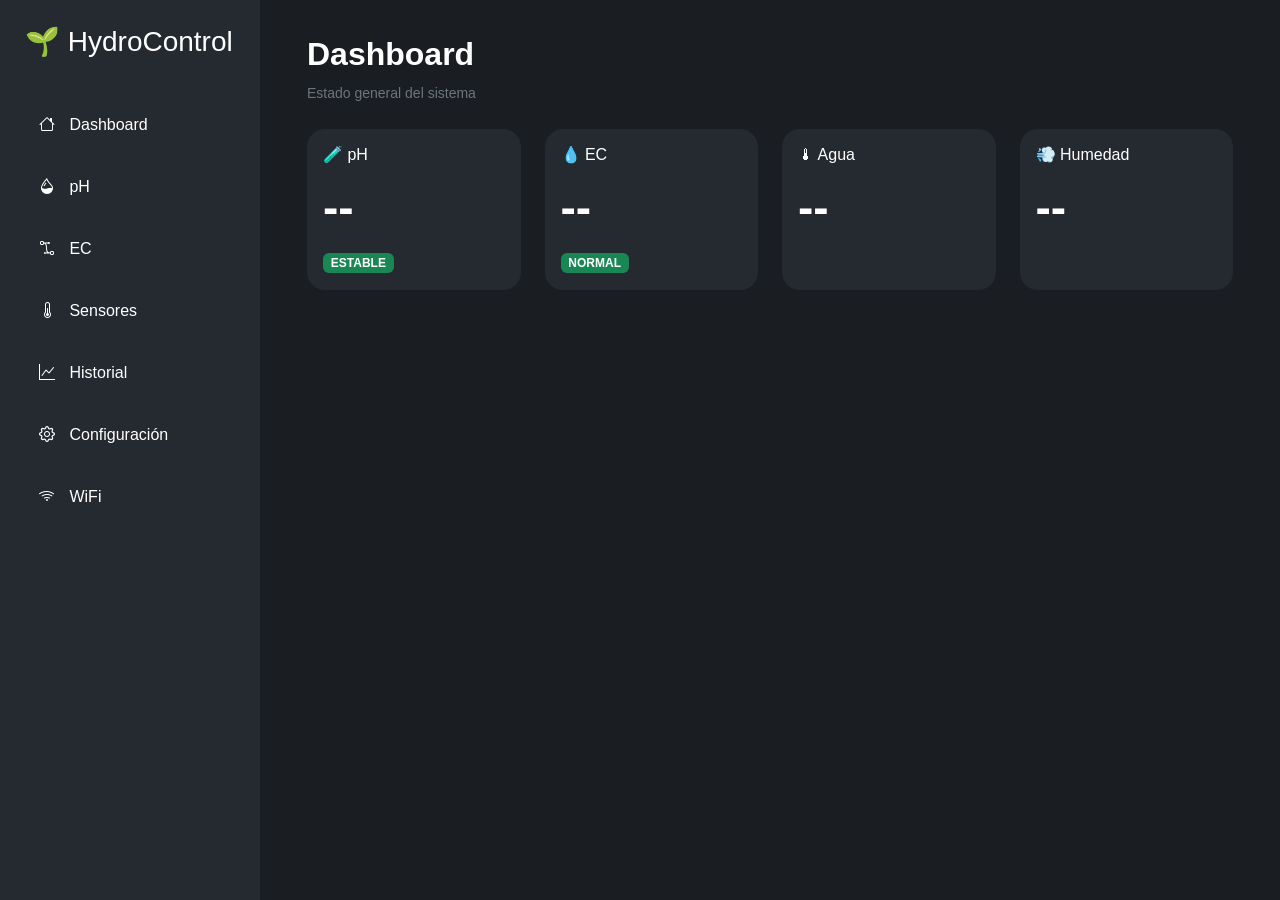
==== data/index.html @ bd663d58 "Sprint 5 - Portal WiFi y configuración de red" ====
<!DOCTYPE html>
<html lang="es">

<head>

    <meta charset="UTF-8">

    <meta name="viewport"
          content="width=device-width, initial-scale=1.0">

    <title>HydroControl</title>

    <link href="https://cdn.jsdelivr.net/npm/bootstrap@5.3.7/dist/css/bootstrap.min.css" rel="stylesheet">

    <link href="https://cdn.jsdelivr.net/npm/bootstrap-icons@1.11.3/font/bootstrap-icons.min.css" rel="stylesheet">

    <link rel="stylesheet" href="css/style.css">

</head>

<body>

<div class="wrapper">

    <aside class="sidebar">

        <h3 class="logo">

            🌱 HydroControl

        </h3>

        <ul>

            <li data-page="dashboard">

                <i class="bi bi-house"></i>

                Dashboard

            </li>

            <li data-page="ph">

                <i class="bi bi-droplet-half"></i>

                pH

            </li>

            <li data-page="ec">

                <i class="bi bi-bezier2"></i>

                EC

            </li>

            <li data-page="sensors">

                <i class="bi bi-thermometer-half"></i>

                Sensores

            </li>

            <li data-page="history">

                <i class="bi bi-graph-up"></i>

                Historial

            </li>

            <li data-page="settings">

                <i class="bi bi-gear"></i>

                Configuración

            </li>

            <li data-page="wifi">

                <i class="bi bi-wifi"></i>

                WiFi

            </li>

        </ul>

    </aside>

    <main class="content">

        <div id="page">

        </div>

    </main>

</div>

<script src="js/api.js"></script>
<script src="js/dashboard.js"></script>
<script src="js/ph.js"></script>
<script src="js/wifi.js"></script>
<script src="js/app.js"></script>
</body>

</html>
---- data/css/style.css ----
body{

margin:0;

background:#1A1D21;

font-family:Inter,Arial,sans-serif;

color:white;

}

.wrapper{

display:flex;

height:100vh;

}

.sidebar{

width:260px;

background:#252A31;

padding:25px;

}

.logo{

margin-bottom:40px;

}

.sidebar ul{

padding:0;

list-style:none;

}

.sidebar li{

padding:14px;

margin-bottom:10px;

border-radius:10px;

cursor:pointer;

transition:.2s;

}

.sidebar li:hover{

background:#323840;

}

.sidebar i{

margin-right:10px;

}

.content{

flex:1;

padding:35px;

overflow:auto;

}

.sensor-card{

    background:#252A31;

    color:white;

    border:none;

    border-radius:18px;

    transition:.25s;

}

.sensor-card:hover{

    transform:translateY(-4px);

    box-shadow:0px 0px 18px rgba(0,0,0,.4);

}

.sensor-card h1{

    font-size:46px;

    margin-top:15px;

    margin-bottom:15px;

    font-weight:bold;

}
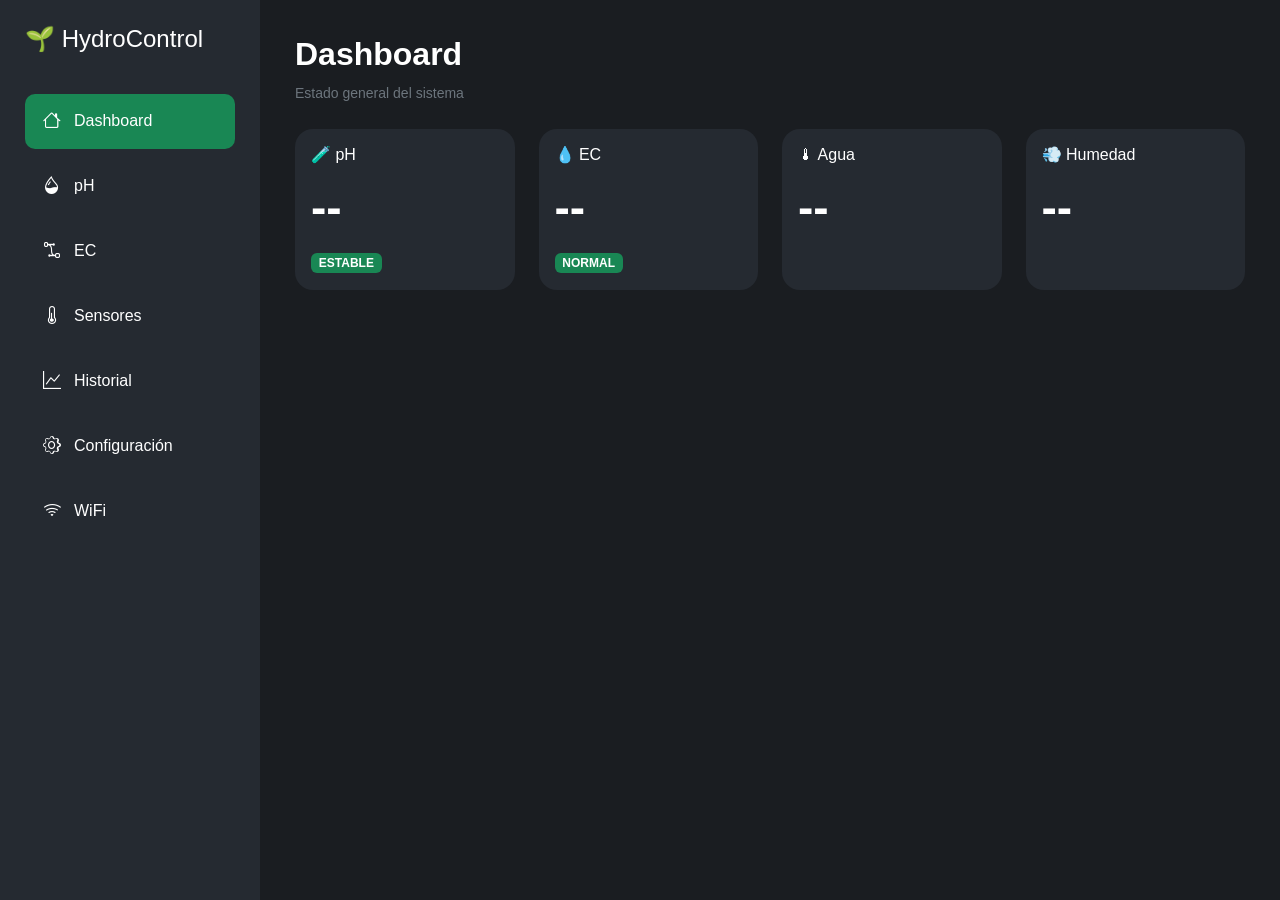
==== commit 122786f0: "Mejora responsive para dispositivos móviles" ====
--- a/data/index.html
+++ b/data/index.html
@@ -2,111 +2,160 @@
 <html lang="es">
 
 <head>
-
     <meta charset="UTF-8">
 
-    <meta name="viewport"
-          content="width=device-width, initial-scale=1.0">
+    <meta
+        name="viewport"
+        content="width=device-width, initial-scale=1.0">
+
+    <meta
+        name="theme-color"
+        content="#1a1d21">
 
     <title>HydroControl</title>
 
-    <link href="https://cdn.jsdelivr.net/npm/bootstrap@5.3.7/dist/css/bootstrap.min.css" rel="stylesheet">
+    <link
+        href="https://cdn.jsdelivr.net/npm/bootstrap@5.3.7/dist/css/bootstrap.min.css"
+        rel="stylesheet">
 
-    <link href="https://cdn.jsdelivr.net/npm/bootstrap-icons@1.11.3/font/bootstrap-icons.min.css" rel="stylesheet">
+    <link
+        href="https://cdn.jsdelivr.net/npm/bootstrap-icons@1.11.3/font/bootstrap-icons.min.css"
+        rel="stylesheet">
 
-    <link rel="stylesheet" href="css/style.css">
-
+    <link
+        rel="stylesheet"
+        href="css/style.css">
 </head>
 
 <body>
 
-<div class="wrapper">
+    <!-- BARRA SUPERIOR PARA CELULAR -->
 
-    <aside class="sidebar">
+    <header class="mobile-header">
 
-        <h3 class="logo">
+        <button
+            type="button"
+            class="mobile-menu-button"
+            id="mobileMenuButton"
+            aria-label="Abrir menú">
 
+            <i class="bi bi-list"></i>
+
+        </button>
+
+        <div class="mobile-logo">
             🌱 HydroControl
-
-        </h3>
-
-        <ul>
-
-            <li data-page="dashboard">
-
-                <i class="bi bi-house"></i>
-
-                Dashboard
-
-            </li>
-
-            <li data-page="ph">
-
-                <i class="bi bi-droplet-half"></i>
-
-                pH
-
-            </li>
-
-            <li data-page="ec">
-
-                <i class="bi bi-bezier2"></i>
-
-                EC
-
-            </li>
-
-            <li data-page="sensors">
-
-                <i class="bi bi-thermometer-half"></i>
-
-                Sensores
-
-            </li>
-
-            <li data-page="history">
-
-                <i class="bi bi-graph-up"></i>
-
-                Historial
-
-            </li>
-
-            <li data-page="settings">
-
-                <i class="bi bi-gear"></i>
-
-                Configuración
-
-            </li>
-
-            <li data-page="wifi">
-
-                <i class="bi bi-wifi"></i>
-
-                WiFi
-
-            </li>
-
-        </ul>
-
-    </aside>
-
-    <main class="content">
-
-        <div id="page">
-
         </div>
 
-    </main>
+    </header>
 
-</div>
+    <!-- FONDO OSCURO CUANDO SE ABRE EL MENÚ -->
 
-<script src="js/api.js"></script>
-<script src="js/dashboard.js"></script>
-<script src="js/ph.js"></script>
-<script src="js/wifi.js"></script>
-<script src="js/app.js"></script>
+    <div
+        class="sidebar-overlay"
+        id="sidebarOverlay">
+    </div>
+
+    <div class="wrapper">
+
+        <!-- MENÚ LATERAL -->
+
+        <aside
+            class="sidebar"
+            id="sidebar">
+
+            <div class="sidebar-header">
+
+                <h3 class="logo">
+                    🌱 HydroControl
+                </h3>
+
+                <button
+                    type="button"
+                    class="sidebar-close-button"
+                    id="sidebarCloseButton"
+                    aria-label="Cerrar menú">
+
+                    <i class="bi bi-x-lg"></i>
+
+                </button>
+
+            </div>
+
+            <ul>
+
+                <li
+                    data-page="dashboard"
+                    class="active">
+
+                    <i class="bi bi-house"></i>
+                    <span>Dashboard</span>
+
+                </li>
+
+                <li data-page="ph">
+
+                    <i class="bi bi-droplet-half"></i>
+                    <span>pH</span>
+
+                </li>
+
+                <li data-page="ec">
+
+                    <i class="bi bi-bezier2"></i>
+                    <span>EC</span>
+
+                </li>
+
+                <li data-page="sensors">
+
+                    <i class="bi bi-thermometer-half"></i>
+                    <span>Sensores</span>
+
+                </li>
+
+                <li data-page="history">
+
+                    <i class="bi bi-graph-up"></i>
+                    <span>Historial</span>
+
+                </li>
+
+                <li data-page="settings">
+
+                    <i class="bi bi-gear"></i>
+                    <span>Configuración</span>
+
+                </li>
+
+                <li data-page="wifi">
+
+                    <i class="bi bi-wifi"></i>
+                    <span>WiFi</span>
+
+                </li>
+
+            </ul>
+
+        </aside>
+
+        <!-- CONTENIDO PRINCIPAL -->
+
+        <main class="content">
+
+            <div id="page">
+            </div>
+
+        </main>
+
+    </div>
+
+    <script src="js/api.js"></script>
+    <script src="js/dashboard.js"></script>
+    <script src="js/ph.js"></script>
+    <script src="js/wifi.js"></script>
+    <script src="js/app.js"></script>
+
 </body>
 
 </html>
--- a/data/css/style.css
+++ b/data/css/style.css
@@ -1,113 +1,450 @@
-body{
-
-margin:0;
-
-background:#1A1D21;
-
-font-family:Inter,Arial,sans-serif;
-
-color:white;
-
-}
-
-.wrapper{
-
-display:flex;
-
-height:100vh;
-
-}
-
-.sidebar{
-
-width:260px;
-
-background:#252A31;
-
-padding:25px;
-
-}
-
-.logo{
-
-margin-bottom:40px;
-
-}
-
-.sidebar ul{
-
-padding:0;
-
-list-style:none;
-
-}
-
-.sidebar li{
-
-padding:14px;
-
-margin-bottom:10px;
-
-border-radius:10px;
-
-cursor:pointer;
-
-transition:.2s;
-
-}
-
-.sidebar li:hover{
-
-background:#323840;
-
-}
-
-.sidebar i{
-
-margin-right:10px;
-
-}
-
-.content{
-
-flex:1;
-
-padding:35px;
-
-overflow:auto;
-
-}
-
-.sensor-card{
-
-    background:#252A31;
-
-    color:white;
-
-    border:none;
-
-    border-radius:18px;
-
-    transition:.25s;
-
-}
-
-.sensor-card:hover{
-
-    transform:translateY(-4px);
-
-    box-shadow:0px 0px 18px rgba(0,0,0,.4);
-
-}
-
-.sensor-card h1{
-
-    font-size:46px;
-
-    margin-top:15px;
-
-    margin-bottom:15px;
-
-    font-weight:bold;
-
+* {
+    box-sizing: border-box;
+}
+
+html {
+    width: 100%;
+    min-height: 100%;
+}
+
+body {
+    width: 100%;
+    min-height: 100vh;
+    margin: 0;
+    overflow-x: hidden;
+    background: #1a1d21;
+    color: #ffffff;
+    font-family: Inter, Arial, sans-serif;
+}
+
+/* =====================================================
+   ESTRUCTURA PRINCIPAL
+===================================================== */
+
+.wrapper {
+    display: flex;
+    width: 100%;
+    min-height: 100vh;
+}
+
+.sidebar {
+    position: fixed;
+    top: 0;
+    left: 0;
+    z-index: 1100;
+
+    width: 260px;
+    height: 100vh;
+    padding: 25px;
+
+    overflow-y: auto;
+
+    background: #252a31;
+
+    transition: transform 0.25s ease;
+}
+
+.sidebar-header {
+    display: flex;
+    align-items: center;
+    justify-content: space-between;
+}
+
+.logo {
+    margin: 0 0 40px 0;
+    font-size: 24px;
+    white-space: nowrap;
+}
+
+.sidebar-close-button {
+    display: none;
+
+    padding: 5px;
+
+    border: none;
+    background: transparent;
+    color: #ffffff;
+
+    font-size: 25px;
+}
+
+.sidebar ul {
+    margin: 0;
+    padding: 0;
+    list-style: none;
+}
+
+.sidebar li {
+    display: flex;
+    align-items: center;
+
+    width: 100%;
+    margin-bottom: 10px;
+    padding: 14px;
+
+    border-radius: 10px;
+
+    cursor: pointer;
+
+    transition:
+        background 0.2s ease,
+        transform 0.2s ease;
+}
+
+.sidebar li:hover {
+    background: #323840;
+}
+
+.sidebar li.active {
+    background: #198754;
+}
+
+.sidebar li i {
+    width: 25px;
+    margin-right: 10px;
+
+    text-align: center;
+    font-size: 18px;
+}
+
+.content {
+    width: calc(100% - 260px);
+    min-width: 0;
+    min-height: 100vh;
+
+    margin-left: 260px;
+    padding: 35px;
+
+    overflow-x: hidden;
+}
+
+/* =====================================================
+   BARRA SUPERIOR PARA CELULAR
+===================================================== */
+
+.mobile-header {
+    display: none;
+}
+
+.sidebar-overlay {
+    position: fixed;
+    inset: 0;
+    z-index: 1050;
+
+    display: none;
+
+    background: rgba(0, 0, 0, 0.65);
+}
+
+/* =====================================================
+   TARJETAS
+===================================================== */
+
+.sensor-card {
+    height: 100%;
+
+    border: none;
+    border-radius: 18px;
+
+    background: #252a31;
+    color: #ffffff;
+
+    transition:
+        transform 0.25s ease,
+        box-shadow 0.25s ease;
+}
+
+.sensor-card:hover {
+    transform: translateY(-4px);
+
+    box-shadow:
+        0 0 18px rgba(0, 0, 0, 0.4);
+}
+
+.sensor-card h1 {
+    margin-top: 15px;
+    margin-bottom: 15px;
+
+    font-size: 46px;
+    font-weight: bold;
+}
+
+/* =====================================================
+   CONTENIDO BOOTSTRAP
+===================================================== */
+
+.container-fluid {
+    width: 100%;
+    max-width: 100%;
+    padding-right: 0;
+    padding-left: 0;
+}
+
+.card {
+    max-width: 100%;
+}
+
+.card-body {
+    overflow-wrap: anywhere;
+}
+
+.form-control,
+.form-select,
+.input-group-text,
+.btn {
+    min-height: 44px;
+}
+
+.form-control,
+.form-select {
+    max-width: 100%;
+}
+
+.input-group {
+    max-width: 100%;
+}
+
+.alert {
+    overflow-wrap: anywhere;
+}
+
+.list-group-item {
+    overflow-wrap: anywhere;
+}
+
+.table-responsive {
+    width: 100%;
+    overflow-x: auto;
+}
+
+/* =====================================================
+   TABLETS
+===================================================== */
+
+@media (max-width: 991.98px) {
+
+    .mobile-header {
+        position: fixed;
+        top: 0;
+        left: 0;
+        z-index: 1000;
+
+        display: flex;
+        align-items: center;
+
+        width: 100%;
+        height: 64px;
+        padding: 0 16px;
+
+        border-bottom: 1px solid #353b43;
+        background: #252a31;
+    }
+
+    .mobile-menu-button {
+        display: flex;
+        align-items: center;
+        justify-content: center;
+
+        width: 44px;
+        height: 44px;
+        margin-right: 12px;
+        padding: 0;
+
+        border: none;
+        border-radius: 9px;
+
+        background: #323840;
+        color: #ffffff;
+
+        font-size: 28px;
+    }
+
+    .mobile-logo {
+        font-size: 20px;
+        font-weight: bold;
+    }
+
+    .sidebar {
+        width: 280px;
+        max-width: 85vw;
+
+        transform: translateX(-100%);
+
+        box-shadow:
+            8px 0 30px rgba(0, 0, 0, 0.45);
+    }
+
+    .sidebar.open {
+        transform: translateX(0);
+    }
+
+    .sidebar-close-button {
+        display: block;
+        margin-top: -32px;
+    }
+
+    .sidebar-overlay.visible {
+        display: block;
+    }
+
+    .content {
+        width: 100%;
+        min-height: 100vh;
+
+        margin-left: 0;
+        padding: 88px 20px 25px;
+    }
+
+    body.menu-open {
+        overflow: hidden;
+    }
+
+    .sensor-card:hover {
+        transform: none;
+    }
+}
+
+/* =====================================================
+   CELULARES
+===================================================== */
+
+@media (max-width: 575.98px) {
+
+    .mobile-header {
+        height: 58px;
+        padding: 0 12px;
+    }
+
+    .mobile-menu-button {
+        width: 40px;
+        height: 40px;
+        margin-right: 10px;
+
+        font-size: 25px;
+    }
+
+    .mobile-logo {
+        font-size: 18px;
+    }
+
+    .content {
+        padding:
+            76px
+            12px
+            22px;
+    }
+
+    .container-fluid {
+        padding: 0;
+    }
+
+    h2 {
+        font-size: 24px;
+    }
+
+    h5 {
+        font-size: 18px;
+    }
+
+    .row {
+        --bs-gutter-x: 0.9rem;
+    }
+
+    .row.g-4 {
+        --bs-gutter-y: 0.9rem;
+    }
+
+    .card {
+        border-radius: 14px !important;
+    }
+
+    .card-body {
+        padding: 17px;
+    }
+
+    .sensor-card h1 {
+        margin-top: 10px;
+        margin-bottom: 10px;
+
+        font-size: 38px;
+    }
+
+    .btn {
+        width: 100%;
+        white-space: normal;
+    }
+
+    .d-flex.justify-content-between {
+        gap: 12px;
+    }
+
+    .card-body > .d-flex.justify-content-between {
+        flex-direction: column;
+        align-items: stretch !important;
+    }
+
+    #scanWifiButton {
+        width: 100%;
+    }
+
+    #saveWifiButton {
+        width: 100%;
+    }
+
+    #resetWifiButton {
+        width: 100%;
+    }
+
+    .input-group-text {
+        padding-right: 10px;
+        padding-left: 10px;
+    }
+
+    .form-control,
+    .form-select,
+    .input-group-text,
+    .btn {
+        font-size: 16px;
+    }
+
+    .alert {
+        padding: 12px;
+        font-size: 14px;
+    }
+
+    .list-group-item {
+        padding: 13px;
+    }
+
+    .sidebar {
+        padding: 22px;
+    }
+
+    .logo {
+        font-size: 22px;
+    }
+}
+
+/* =====================================================
+   CELULARES MUY CHICOS
+===================================================== */
+
+@media (max-width: 360px) {
+
+    .content {
+        padding-right: 9px;
+        padding-left: 9px;
+    }
+
+    .card-body {
+        padding: 14px;
+    }
+
+    .mobile-logo {
+        font-size: 16px;
+    }
+
+    .sensor-card h1 {
+        font-size: 34px;
+    }
 }
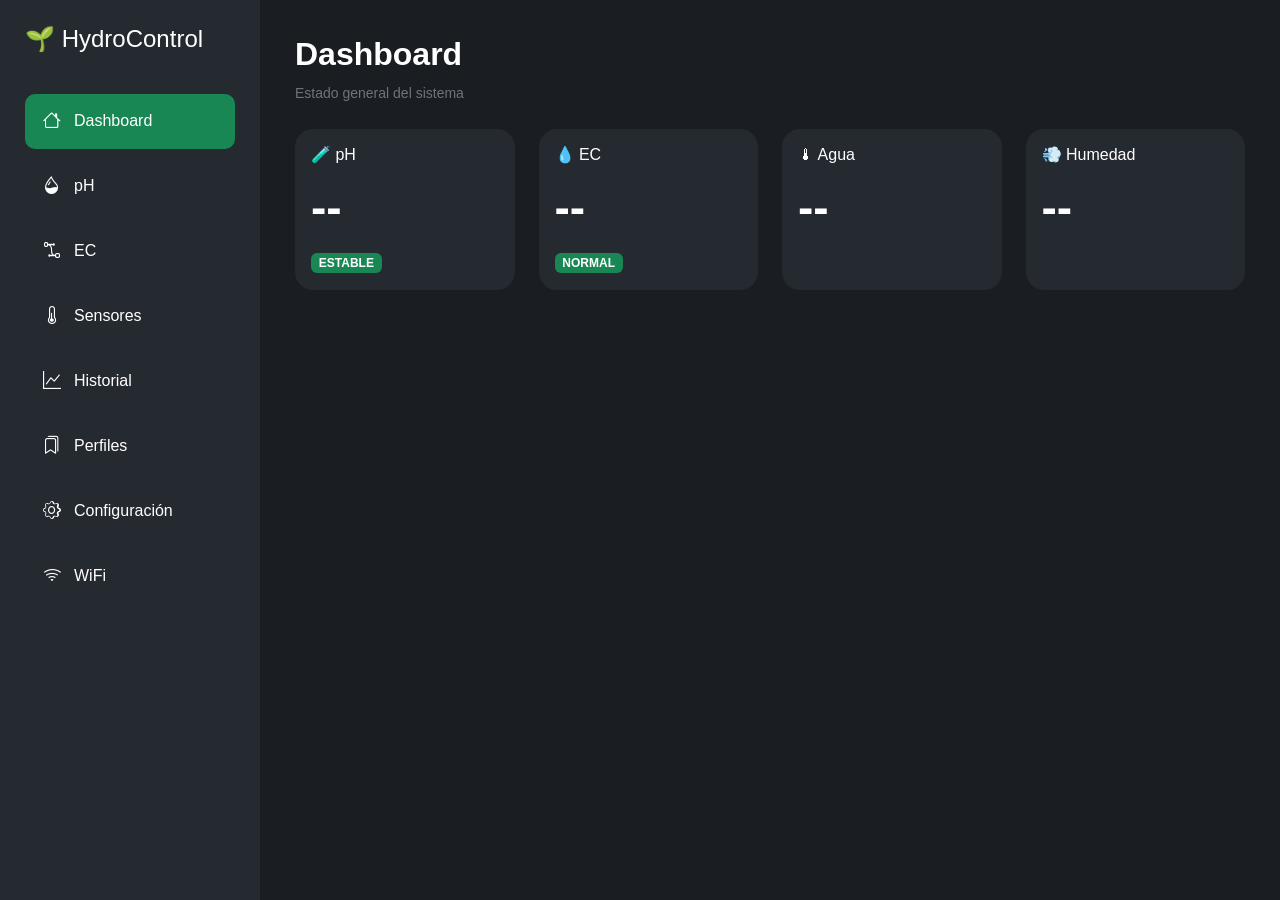
==== commit 5b945469: "Agrega perfiles de configuracion guardados" ====
--- a/data/index.html
+++ b/data/index.html
@@ -15,7 +15,7 @@
     <title>HydroControl</title>
 
     <link
-        href="https://cdn.jsdelivr.net/npm/bootstrap@5.3.7/dist/css/bootstrap.min.css"
+        href="css/bootstrap.min.css"
         rel="stylesheet">
 
     <link
@@ -121,6 +121,13 @@
 
                 </li>
 
+                <li data-page="profiles">
+
+                    <i class="bi bi-bookmarks"></i>
+                    <span>Perfiles</span>
+
+                </li>
+
                 <li data-page="settings">
 
                     <i class="bi bi-gear"></i>
@@ -153,6 +160,7 @@
     <script src="js/api.js"></script>
     <script src="js/dashboard.js"></script>
     <script src="js/ph.js"></script>
+    <script src="js/profiles.js"></script>
     <script src="js/wifi.js"></script>
     <script src="js/app.js"></script>
 
--- a/data/css/style.css
+++ b/data/css/style.css
@@ -447,4 +447,699 @@
     .sensor-card h1 {
         font-size: 34px;
     }
-}+}
+
+/* =====================================================
+   PÁGINA WIFI
+===================================================== */
+
+.wifi-page {
+    --wifi-panel: #23282f;
+    --wifi-panel-soft: #1c2127;
+    --wifi-border: #3b424b;
+    --wifi-green: #20c477;
+}
+
+.wifi-page-heading {
+    display: flex;
+    align-items: center;
+    justify-content: space-between;
+    gap: 20px;
+}
+
+.wifi-eyebrow {
+    display: inline-block;
+    margin-bottom: 6px;
+    color: #20c477;
+    font-size: 12px;
+    font-weight: 800;
+    letter-spacing: 0.14em;
+}
+
+.wifi-panel {
+    overflow: hidden;
+    border: 1px solid var(--wifi-border) !important;
+    border-radius: 18px !important;
+    background: var(--wifi-panel) !important;
+    color: #ffffff;
+    box-shadow: 0 12px 32px rgba(0, 0, 0, 0.16);
+}
+
+.wifi-panel .card-body {
+    padding: 24px;
+}
+
+.wifi-section-heading {
+    display: flex;
+    align-items: center;
+    justify-content: space-between;
+    gap: 18px;
+}
+
+.wifi-live-dot {
+    width: 11px;
+    height: 11px;
+    flex: 0 0 auto;
+    border-radius: 50%;
+    background: var(--wifi-green);
+    box-shadow: 0 0 0 6px rgba(32, 196, 119, 0.12);
+}
+
+.wifi-status-tile {
+    display: flex;
+    align-items: center;
+    gap: 14px;
+    min-height: 82px;
+    padding: 16px;
+    border: 1px solid #3b424b;
+    border-radius: 14px;
+    background: var(--wifi-panel-soft);
+}
+
+.wifi-status-icon {
+    display: grid;
+    place-items: center;
+    width: 42px;
+    height: 42px;
+    flex: 0 0 42px;
+    border-radius: 12px;
+    background: rgba(32, 196, 119, 0.12);
+    color: var(--wifi-green);
+    font-size: 20px;
+}
+
+.wifi-status-tile small {
+    display: block;
+    margin-bottom: 3px;
+    color: #929aa4;
+}
+
+.wifi-status-tile small + div {
+    overflow-wrap: anywhere;
+    font-size: 17px;
+    font-weight: 700;
+}
+
+.wifi-scan-button {
+    min-width: 155px;
+}
+
+.wifi-network-list {
+    display: grid;
+    gap: 10px;
+}
+
+.wifi-network-item {
+    display: flex;
+    align-items: center;
+    justify-content: space-between;
+    gap: 14px;
+    width: 100%;
+    min-height: 72px;
+    padding: 13px 15px;
+    border: 1px solid #3b424b;
+    border-radius: 14px;
+    background: var(--wifi-panel-soft);
+    color: #ffffff;
+    text-align: left;
+    cursor: pointer;
+    transition: border-color 0.18s ease, background 0.18s ease, transform 0.18s ease;
+}
+
+.wifi-network-item:hover {
+    border-color: #68717d;
+    transform: translateY(-1px);
+}
+
+.wifi-network-item.selected {
+    border-color: var(--wifi-green);
+    background: rgba(32, 196, 119, 0.1);
+    box-shadow: 0 0 0 3px rgba(32, 196, 119, 0.08);
+}
+
+.wifi-network-main {
+    display: flex;
+    align-items: center;
+    gap: 13px;
+    min-width: 0;
+}
+
+.wifi-network-signal {
+    display: grid;
+    place-items: center;
+    width: 40px;
+    height: 40px;
+    flex: 0 0 40px;
+    border-radius: 12px;
+    background: #2c333b;
+    color: #dce1e7;
+    font-size: 19px;
+}
+
+.wifi-network-info {
+    min-width: 0;
+}
+
+.wifi-network-name-row {
+    display: flex;
+    align-items: center;
+    flex-wrap: wrap;
+    gap: 8px;
+}
+
+.wifi-network-name {
+    overflow: hidden;
+    max-width: 100%;
+    font-weight: 750;
+    white-space: nowrap;
+    text-overflow: ellipsis;
+}
+
+.wifi-network-details {
+    display: block;
+    margin-top: 4px;
+    color: #929aa4;
+}
+
+.wifi-network-security {
+    flex: 0 0 auto;
+    color: #929aa4;
+}
+
+.wifi-saved-badge {
+    display: inline-flex;
+    align-items: center;
+    gap: 5px;
+    padding: 3px 8px;
+    border: 1px solid rgba(32, 196, 119, 0.35);
+    border-radius: 999px;
+    background: rgba(32, 196, 119, 0.12);
+    color: #68e5a8;
+    font-size: 11px;
+    font-weight: 750;
+}
+
+.wifi-empty-state {
+    display: flex;
+    align-items: center;
+    justify-content: center;
+    gap: 10px;
+    min-height: 92px;
+    padding: 20px;
+    border: 1px dashed #444c56;
+    border-radius: 14px;
+    color: #929aa4;
+    text-align: center;
+}
+
+.wifi-empty-state.error {
+    border-color: rgba(220, 53, 69, 0.45);
+    color: #ff9eaa;
+}
+
+.wifi-credential-hint {
+    min-height: 46px;
+    padding: 12px 14px;
+    border: 1px solid #3b424b;
+    border-radius: 12px;
+    background: var(--wifi-panel-soft);
+    color: #a8b0ba;
+}
+
+.wifi-credential-hint.saved {
+    border-color: rgba(32, 196, 119, 0.38);
+    background: rgba(32, 196, 119, 0.09);
+    color: #b8f1d2;
+}
+
+.wifi-credential-hint.open {
+    border-color: rgba(13, 202, 240, 0.38);
+    background: rgba(13, 202, 240, 0.08);
+    color: #bcecf5;
+}
+
+.wifi-change-password {
+    width: auto !important;
+    min-height: auto !important;
+    margin-top: 8px;
+    padding: 4px 0 !important;
+    color: #aeb6c0;
+    text-decoration: none;
+}
+
+.wifi-change-password:hover {
+    color: #ffffff;
+}
+
+.wifi-password-toggle {
+    width: 52px !important;
+    flex: 0 0 52px;
+}
+
+.wifi-primary-action {
+    min-width: 210px;
+}
+
+.wifi-warning-panel {
+    border-color: rgba(255, 193, 7, 0.55) !important;
+}
+
+.wifi-danger-panel {
+    border-color: rgba(220, 53, 69, 0.55) !important;
+}
+
+@media (max-width: 575.98px) {
+    .wifi-panel .card-body {
+        padding: 18px;
+    }
+
+    .wifi-section-heading {
+        align-items: stretch;
+        flex-direction: column;
+    }
+
+    .wifi-scan-button,
+    .wifi-primary-action {
+        width: 100%;
+        min-width: 0;
+    }
+
+    .wifi-status-tile {
+        min-height: 74px;
+    }
+
+    .wifi-network-item {
+        padding: 12px;
+    }
+
+    .wifi-network-name {
+        max-width: 190px;
+    }
+}
+
+
+/* =====================================================
+   PERFILES DE CULTIVO
+===================================================== */
+
+.profiles-page {
+    --profiles-panel: #252a31;
+    --profiles-panel-soft: #1d2228;
+    --profiles-border: #3b424b;
+    --profiles-green: #20c477;
+    --profiles-green-soft: rgba(32, 196, 119, 0.12);
+    --profiles-text-muted: #9da6b0;
+}
+
+.profiles-page-heading {
+    display: flex;
+    align-items: center;
+    justify-content: space-between;
+    gap: 20px;
+}
+
+.profiles-eyebrow,
+.profiles-form-mode {
+    display: inline-block;
+    margin-bottom: 8px;
+    color: #65dca3;
+    font-size: 11px;
+    font-weight: 800;
+    letter-spacing: 0.13em;
+}
+
+.profiles-new-button {
+    flex: 0 0 auto;
+    min-width: 150px;
+}
+
+.profiles-panel,
+.profiles-active-panel {
+    border: 1px solid var(--profiles-border);
+    border-radius: 18px;
+    background: var(--profiles-panel);
+    color: #ffffff;
+    box-shadow: 0 14px 30px rgba(0, 0, 0, 0.16);
+}
+
+.profiles-active-panel {
+    overflow: hidden;
+    border-color: rgba(32, 196, 119, 0.42);
+    background:
+        linear-gradient(
+            135deg,
+            rgba(32, 196, 119, 0.13),
+            rgba(37, 42, 49, 0.98) 56%
+        );
+}
+
+.profiles-active-layout {
+    display: flex;
+    align-items: center;
+    gap: 16px;
+}
+
+.profiles-active-icon {
+    display: inline-flex;
+    align-items: center;
+    justify-content: center;
+    flex: 0 0 54px;
+    width: 54px;
+    height: 54px;
+    border: 1px solid rgba(32, 196, 119, 0.45);
+    border-radius: 16px;
+    background: var(--profiles-green-soft);
+    color: #69e6aa;
+    font-size: 27px;
+}
+
+.profiles-active-copy {
+    min-width: 0;
+    flex: 1;
+}
+
+.profiles-active-copy small {
+    display: block;
+    margin-bottom: 4px;
+    color: #73dfaa;
+    font-size: 10px;
+    font-weight: 800;
+    letter-spacing: 0.13em;
+}
+
+.profiles-active-copy h4 {
+    overflow: hidden;
+    text-overflow: ellipsis;
+    white-space: nowrap;
+}
+
+.profiles-active-copy p {
+    color: #b4bdc6;
+}
+
+.profiles-count-badge {
+    display: inline-flex;
+    align-items: center;
+    justify-content: center;
+    flex: 0 0 auto;
+    min-width: 74px;
+    padding: 8px 12px;
+    border: 1px solid rgba(255, 255, 255, 0.12);
+    border-radius: 999px;
+    background: rgba(0, 0, 0, 0.18);
+    color: #d9dfe5;
+    font-size: 13px;
+    font-weight: 750;
+}
+
+.profiles-section-heading {
+    display: flex;
+    align-items: flex-start;
+    justify-content: space-between;
+    gap: 16px;
+}
+
+.profiles-list {
+    display: grid;
+    gap: 16px;
+}
+
+.profiles-empty-state {
+    display: flex;
+    flex-direction: column;
+    align-items: center;
+    justify-content: center;
+    min-height: 230px;
+    padding: 34px 22px;
+    border: 1px dashed #49515b;
+    border-radius: 16px;
+    background: rgba(19, 23, 28, 0.34);
+    color: #aab2bb;
+    text-align: center;
+}
+
+.profiles-empty-state p {
+    max-width: 420px;
+    margin: 7px 0 0;
+    color: #858e98;
+}
+
+.profiles-empty-state.error {
+    border-color: rgba(220, 53, 69, 0.55);
+    color: #ff9ca8;
+}
+
+.profiles-empty-icon {
+    display: inline-flex;
+    align-items: center;
+    justify-content: center;
+    width: 58px;
+    height: 58px;
+    margin-bottom: 14px;
+    border-radius: 18px;
+    background: rgba(32, 196, 119, 0.11);
+    color: #65dda4;
+    font-size: 27px;
+}
+
+.profile-card {
+    padding: 18px;
+    border: 1px solid #3b424b;
+    border-radius: 16px;
+    background: #1d2228;
+    transition:
+        border-color 0.2s ease,
+        transform 0.2s ease,
+        box-shadow 0.2s ease;
+}
+
+.profile-card:hover {
+    transform: translateY(-2px);
+    border-color: #515a65;
+    box-shadow: 0 13px 26px rgba(0, 0, 0, 0.18);
+}
+
+.profile-card.active {
+    border-color: rgba(32, 196, 119, 0.62);
+    background:
+        linear-gradient(
+            135deg,
+            rgba(32, 196, 119, 0.10),
+            #1d2228 52%
+        );
+}
+
+.profile-card-header {
+    display: flex;
+    align-items: flex-start;
+    justify-content: space-between;
+    gap: 14px;
+    margin-bottom: 17px;
+}
+
+.profile-card-title-block {
+    min-width: 0;
+}
+
+.profile-card-title-block h5 {
+    margin: 0 0 4px;
+    overflow-wrap: anywhere;
+    font-size: 19px;
+}
+
+.profile-card-title-block > span {
+    color: #929ba5;
+    font-size: 13px;
+}
+
+.profile-active-badge {
+    display: inline-flex;
+    align-items: center;
+    gap: 5px;
+    flex: 0 0 auto;
+    padding: 5px 9px;
+    border: 1px solid rgba(32, 196, 119, 0.42);
+    border-radius: 999px;
+    background: rgba(32, 196, 119, 0.12);
+    color: #72e5ac;
+    font-size: 11px;
+    font-weight: 800;
+}
+
+.profile-metrics {
+    display: grid;
+    grid-template-columns: repeat(2, minmax(0, 1fr));
+    gap: 10px;
+}
+
+.profile-metric {
+    display: flex;
+    align-items: center;
+    gap: 10px;
+    min-width: 0;
+    padding: 12px;
+    border: 1px solid #343b43;
+    border-radius: 13px;
+    background: rgba(11, 14, 17, 0.24);
+}
+
+.profile-metric-icon {
+    display: inline-flex;
+    align-items: center;
+    justify-content: center;
+    flex: 0 0 35px;
+    width: 35px;
+    height: 35px;
+    border-radius: 10px;
+    background: rgba(32, 196, 119, 0.10);
+    color: #62d89f;
+}
+
+.profile-metric > div {
+    min-width: 0;
+}
+
+.profile-metric small,
+.profile-metric strong {
+    display: block;
+}
+
+.profile-metric small {
+    margin-bottom: 2px;
+    color: #858f99;
+    font-size: 11px;
+}
+
+.profile-metric strong {
+    overflow: hidden;
+    color: #e8edf1;
+    font-size: 13px;
+    text-overflow: ellipsis;
+    white-space: nowrap;
+}
+
+.profile-card-actions {
+    display: flex;
+    flex-wrap: wrap;
+    gap: 9px;
+    margin-top: 17px;
+    padding-top: 16px;
+    border-top: 1px solid #343b43;
+}
+
+.profile-card-actions .btn:last-child {
+    margin-left: auto;
+}
+
+.profiles-editor {
+    position: sticky;
+    top: 20px;
+}
+
+.profiles-form-block {
+    margin-top: 18px;
+    padding: 17px;
+    border: 1px solid #3a414a;
+    border-radius: 15px;
+    background: var(--profiles-panel-soft);
+}
+
+.profiles-form-block-title {
+    display: flex;
+    align-items: center;
+    gap: 9px;
+    margin-bottom: 16px;
+    color: #dfe5e9;
+    font-size: 14px;
+    font-weight: 800;
+}
+
+.profiles-form-block-title > span {
+    display: inline-flex;
+    align-items: center;
+    justify-content: center;
+    width: 31px;
+    height: 31px;
+    border-radius: 9px;
+    background: rgba(32, 196, 119, 0.11);
+    color: #63dca1;
+}
+
+.profiles-switch-box {
+    display: flex;
+    align-items: center;
+    justify-content: space-between;
+    min-height: 44px;
+    padding: 9px 12px;
+    border: 1px solid #49515a;
+    border-radius: 8px;
+    background: #21262c;
+    color: #cbd2d8;
+}
+
+.profiles-photoperiod {
+    padding: 10px 12px;
+    border: 1px solid rgba(13, 202, 240, 0.24);
+    border-radius: 10px;
+    background: rgba(13, 202, 240, 0.07);
+    color: #b8eaf3;
+    font-size: 13px;
+}
+
+.profiles-form-actions {
+    display: flex;
+    gap: 10px;
+}
+
+.profiles-form-actions .btn {
+    flex: 1;
+}
+
+@media (max-width: 1199.98px) {
+    .profiles-editor {
+        position: static;
+    }
+}
+
+@media (max-width: 575.98px) {
+    .profiles-page-heading {
+        align-items: stretch;
+        flex-direction: column;
+    }
+
+    .profiles-new-button {
+        width: 100%;
+    }
+
+    .profiles-active-layout {
+        align-items: flex-start;
+        flex-wrap: wrap;
+    }
+
+    .profiles-active-copy {
+        flex: 1 1 calc(100% - 75px);
+    }
+
+    .profiles-count-badge {
+        margin-left: 70px;
+    }
+
+    .profile-metrics {
+        grid-template-columns: 1fr;
+    }
+
+    .profile-card-actions {
+        display: grid;
+        grid-template-columns: 1fr 1fr;
+    }
+
+    .profile-card-actions .btn,
+    .profile-card-actions .btn:last-child {
+        width: 100%;
+        margin-left: 0;
+    }
+
+    .profiles-form-actions {
+        flex-direction: column;
+    }
+}
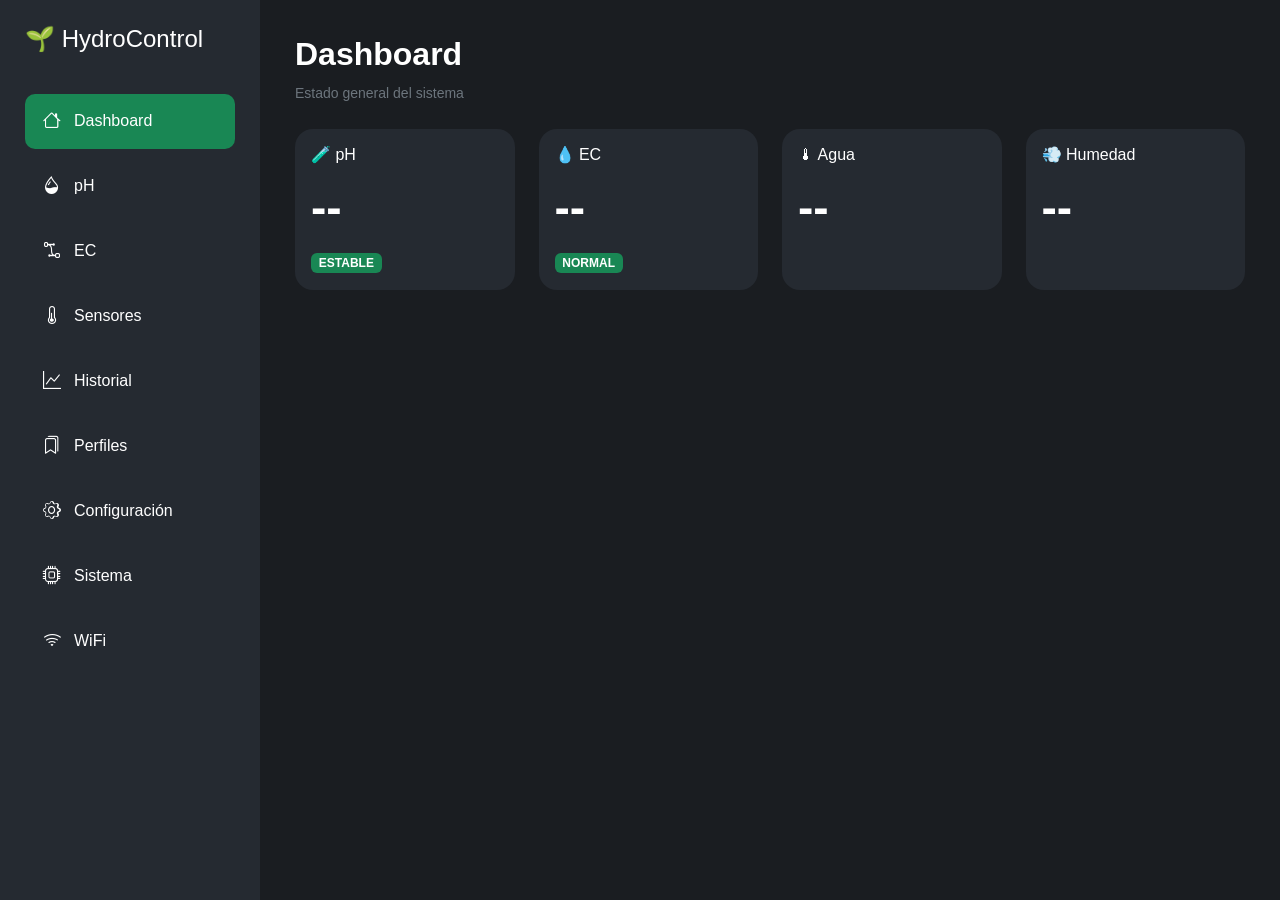
==== commit 5fd6abad: "Agrega pagina Sistema y diagnostico del ESP32" ====
--- a/data/index.html
+++ b/data/index.html
@@ -135,6 +135,13 @@
 
                 </li>
 
+                <li data-page="system">
+
+                    <i class="bi bi-cpu"></i>
+                    <span>Sistema</span>
+
+                </li>
+
                 <li data-page="wifi">
 
                     <i class="bi bi-wifi"></i>
@@ -162,6 +169,7 @@
     <script src="js/ph.js"></script>
     <script src="js/profiles.js"></script>
     <script src="js/wifi.js"></script>
+    <script src="js/system.js"></script>
     <script src="js/app.js"></script>
 
 </body>
--- a/data/css/style.css
+++ b/data/css/style.css
@@ -1143,3 +1143,494 @@
         flex-direction: column;
     }
 }
+
+
+/* =====================================================
+   SISTEMA ESP32
+===================================================== */
+
+.system-page {
+    --system-panel: #252a31;
+    --system-panel-soft: #1d2228;
+    --system-border: #3b424b;
+    --system-muted: #919aa4;
+    --system-accent: #20c477;
+}
+
+.system-page-heading {
+    display: flex;
+    align-items: flex-end;
+    justify-content: space-between;
+    gap: 18px;
+    margin-bottom: 22px;
+}
+
+.system-eyebrow {
+    margin-bottom: 6px;
+    color: #63dca1;
+    font-size: 11px;
+    font-weight: 850;
+    letter-spacing: 0.16em;
+    text-transform: uppercase;
+}
+
+.system-refresh-button {
+    flex: 0 0 auto;
+}
+
+.system-summary-card {
+    display: flex;
+    align-items: center;
+    justify-content: space-between;
+    gap: 24px;
+    padding: 24px;
+    border: 1px solid rgba(32, 196, 119, 0.32);
+    border-radius: 20px;
+    background:
+        radial-gradient(
+            circle at top right,
+            rgba(32, 196, 119, 0.14),
+            transparent 36%
+        ),
+        linear-gradient(135deg, #252a31, #1f242a);
+    box-shadow: 0 18px 40px rgba(0, 0, 0, 0.18);
+}
+
+.system-summary-main {
+    display: flex;
+    align-items: center;
+    gap: 17px;
+    min-width: 0;
+}
+
+.system-summary-main small,
+.system-summary-metrics small {
+    color: #929ba5;
+    font-size: 12px;
+}
+
+.system-summary-main h3 {
+    margin: 3px 0 9px;
+    overflow-wrap: anywhere;
+    font-size: 24px;
+}
+
+.system-mode-icon {
+    display: inline-flex;
+    align-items: center;
+    justify-content: center;
+    flex: 0 0 62px;
+    width: 62px;
+    height: 62px;
+    border: 1px solid rgba(32, 196, 119, 0.32);
+    border-radius: 18px;
+    background: rgba(32, 196, 119, 0.11);
+    color: #68e2a7;
+    font-size: 28px;
+}
+
+.system-mode-icon.local {
+    border-color: rgba(13, 202, 240, 0.34);
+    background: rgba(13, 202, 240, 0.10);
+    color: #79dff2;
+}
+
+.system-mode-icon.setup {
+    border-color: rgba(255, 193, 7, 0.36);
+    background: rgba(255, 193, 7, 0.10);
+    color: #ffd76a;
+}
+
+.system-status-badge {
+    display: inline-flex;
+    align-items: center;
+    min-height: 27px;
+    padding: 5px 10px;
+    border: 1px solid rgba(32, 196, 119, 0.35);
+    border-radius: 999px;
+    background: rgba(32, 196, 119, 0.10);
+    color: #70e2aa;
+    font-size: 12px;
+    font-weight: 750;
+}
+
+.system-status-badge.local {
+    border-color: rgba(13, 202, 240, 0.35);
+    background: rgba(13, 202, 240, 0.09);
+    color: #83e2f2;
+}
+
+.system-status-badge.setup {
+    border-color: rgba(255, 193, 7, 0.38);
+    background: rgba(255, 193, 7, 0.09);
+    color: #ffda75;
+}
+
+.system-summary-metrics {
+    display: grid;
+    grid-template-columns: repeat(2, minmax(145px, 1fr));
+    gap: 12px;
+    flex: 0 0 auto;
+}
+
+.system-summary-metrics > div {
+    min-width: 145px;
+    padding: 13px 15px;
+    border: 1px solid rgba(255, 255, 255, 0.09);
+    border-radius: 14px;
+    background: rgba(9, 12, 15, 0.20);
+}
+
+.system-summary-metrics small,
+.system-summary-metrics strong {
+    display: block;
+}
+
+.system-summary-metrics strong {
+    margin-top: 4px;
+    color: #edf1f4;
+    font-size: 15px;
+}
+
+.system-panel {
+    padding: 22px;
+    border: 1px solid var(--system-border);
+    border-radius: 18px;
+    background: var(--system-panel);
+    box-shadow: 0 12px 28px rgba(0, 0, 0, 0.13);
+}
+
+.system-panel-heading {
+    display: flex;
+    align-items: flex-start;
+    gap: 13px;
+    margin-bottom: 20px;
+}
+
+.system-panel-heading h5 {
+    margin: 0 0 4px;
+}
+
+.system-panel-heading p {
+    margin: 0;
+    color: var(--system-muted);
+    font-size: 13px;
+}
+
+.system-panel-icon {
+    display: inline-flex;
+    align-items: center;
+    justify-content: center;
+    flex: 0 0 42px;
+    width: 42px;
+    height: 42px;
+    border-radius: 13px;
+    background: rgba(32, 196, 119, 0.10);
+    color: #67dda4;
+    font-size: 19px;
+}
+
+.system-stat-grid {
+    display: grid;
+    grid-template-columns: repeat(2, minmax(0, 1fr));
+    gap: 12px;
+}
+
+.system-stat-card {
+    min-width: 0;
+    padding: 17px;
+    border: 1px solid #373e47;
+    border-radius: 15px;
+    background: var(--system-panel-soft);
+}
+
+.system-stat-card small,
+.system-stat-card strong,
+.system-stat-card span {
+    display: block;
+}
+
+.system-stat-card small {
+    color: #9099a3;
+    font-size: 12px;
+}
+
+.system-stat-card strong {
+    margin: 7px 0 5px;
+    color: #f0f3f5;
+    font-size: 25px;
+}
+
+.system-stat-card span {
+    color: #747f89;
+    font-size: 11px;
+}
+
+.system-storage-row {
+    display: flex;
+    align-items: center;
+    justify-content: space-between;
+    gap: 15px;
+    margin-bottom: 15px;
+    padding: 13px 15px;
+    border: 1px solid #373e47;
+    border-radius: 13px;
+    background: var(--system-panel-soft);
+}
+
+.system-storage-row span {
+    color: #9aa3ad;
+}
+
+.system-storage-box {
+    padding: 17px;
+    border: 1px solid #373e47;
+    border-radius: 15px;
+    background: var(--system-panel-soft);
+}
+
+.system-storage-header {
+    display: flex;
+    align-items: flex-start;
+    justify-content: space-between;
+    gap: 15px;
+}
+
+.system-storage-header small,
+.system-storage-header strong {
+    display: block;
+}
+
+.system-storage-header small {
+    margin-bottom: 3px;
+    color: #8e98a2;
+}
+
+.system-storage-header > span {
+    color: #64dca1;
+    font-weight: 800;
+}
+
+.system-storage-progress {
+    height: 8px;
+    margin: 15px 0;
+    border-radius: 999px;
+    background: #111519;
+}
+
+.system-storage-progress .progress-bar {
+    border-radius: 999px;
+    background: linear-gradient(90deg, #198754, #2ad184);
+    transition: width 0.35s ease;
+}
+
+.system-storage-details {
+    display: grid;
+    grid-template-columns: repeat(3, minmax(0, 1fr));
+    gap: 10px;
+}
+
+.system-storage-details span {
+    color: #7f8993;
+    font-size: 11px;
+}
+
+.system-storage-details strong {
+    display: block;
+    margin-top: 2px;
+    color: #dce2e7;
+    font-size: 12px;
+}
+
+.system-detail-list {
+    overflow: hidden;
+    border: 1px solid #373e47;
+    border-radius: 15px;
+    background: var(--system-panel-soft);
+}
+
+.system-detail-row {
+    display: flex;
+    align-items: center;
+    justify-content: space-between;
+    gap: 20px;
+    min-height: 54px;
+    padding: 12px 15px;
+    border-bottom: 1px solid #343b43;
+}
+
+.system-detail-row:last-child {
+    border-bottom: none;
+}
+
+.system-detail-row > span {
+    flex: 0 0 auto;
+    color: #8d97a1;
+    font-size: 13px;
+}
+
+.system-detail-row strong {
+    min-width: 0;
+    overflow-wrap: anywhere;
+    color: #e5e9ec;
+    text-align: right;
+    font-size: 13px;
+}
+
+.system-reset-reason-row {
+    align-items: flex-start;
+}
+
+.system-mdns-value {
+    display: flex;
+    align-items: center;
+    justify-content: flex-end;
+    flex-wrap: wrap;
+    gap: 7px;
+    min-width: 0;
+}
+
+.system-mini-badge {
+    display: inline-flex;
+    align-items: center;
+    min-height: 23px;
+    padding: 3px 8px;
+    border: 1px solid rgba(255, 193, 7, 0.30);
+    border-radius: 999px;
+    background: rgba(255, 193, 7, 0.08);
+    color: #f4d16f;
+    font-size: 10px;
+    font-weight: 750;
+}
+
+.system-mini-badge.available {
+    border-color: rgba(32, 196, 119, 0.33);
+    background: rgba(32, 196, 119, 0.09);
+    color: #69dfa5;
+}
+
+.system-restart-panel {
+    display: flex;
+    align-items: center;
+    justify-content: space-between;
+    gap: 24px;
+    margin-top: 24px;
+    padding: 20px 22px;
+    border: 1px solid rgba(255, 193, 7, 0.28);
+    border-radius: 18px;
+    background:
+        linear-gradient(
+            135deg,
+            rgba(255, 193, 7, 0.08),
+            #252a31 45%
+        );
+}
+
+.system-restart-panel > div {
+    display: flex;
+    align-items: center;
+    gap: 14px;
+    min-width: 0;
+}
+
+.system-restart-panel h5 {
+    margin: 0 0 4px;
+}
+
+.system-restart-panel p {
+    margin: 0;
+    color: #9ba4ad;
+    font-size: 13px;
+}
+
+.system-restart-icon {
+    display: inline-flex;
+    align-items: center;
+    justify-content: center;
+    flex: 0 0 44px;
+    width: 44px;
+    height: 44px;
+    border-radius: 13px;
+    background: rgba(255, 193, 7, 0.11);
+    color: #ffd15a;
+    font-size: 20px;
+}
+
+@media (max-width: 991.98px) {
+    .system-summary-card {
+        align-items: stretch;
+        flex-direction: column;
+    }
+
+    .system-summary-metrics {
+        width: 100%;
+    }
+
+    .system-summary-metrics > div {
+        min-width: 0;
+    }
+}
+
+@media (max-width: 575.98px) {
+    .system-page-heading {
+        align-items: stretch;
+        flex-direction: column;
+    }
+
+    .system-refresh-button {
+        width: 100%;
+    }
+
+    .system-summary-card,
+    .system-panel,
+    .system-restart-panel {
+        padding: 17px;
+    }
+
+    .system-summary-main {
+        align-items: flex-start;
+    }
+
+    .system-mode-icon {
+        flex-basis: 52px;
+        width: 52px;
+        height: 52px;
+        font-size: 23px;
+    }
+
+    .system-summary-main h3 {
+        font-size: 20px;
+    }
+
+    .system-summary-metrics,
+    .system-stat-grid,
+    .system-storage-details {
+        grid-template-columns: 1fr;
+    }
+
+    .system-detail-row {
+        align-items: flex-start;
+        flex-direction: column;
+        gap: 5px;
+    }
+
+    .system-detail-row strong,
+    .system-mdns-value {
+        width: 100%;
+        justify-content: flex-start;
+        text-align: left;
+    }
+
+    .system-restart-panel {
+        align-items: stretch;
+        flex-direction: column;
+    }
+
+    .system-restart-panel > div {
+        align-items: flex-start;
+    }
+
+    .system-restart-panel .btn {
+        width: 100%;
+    }
+}
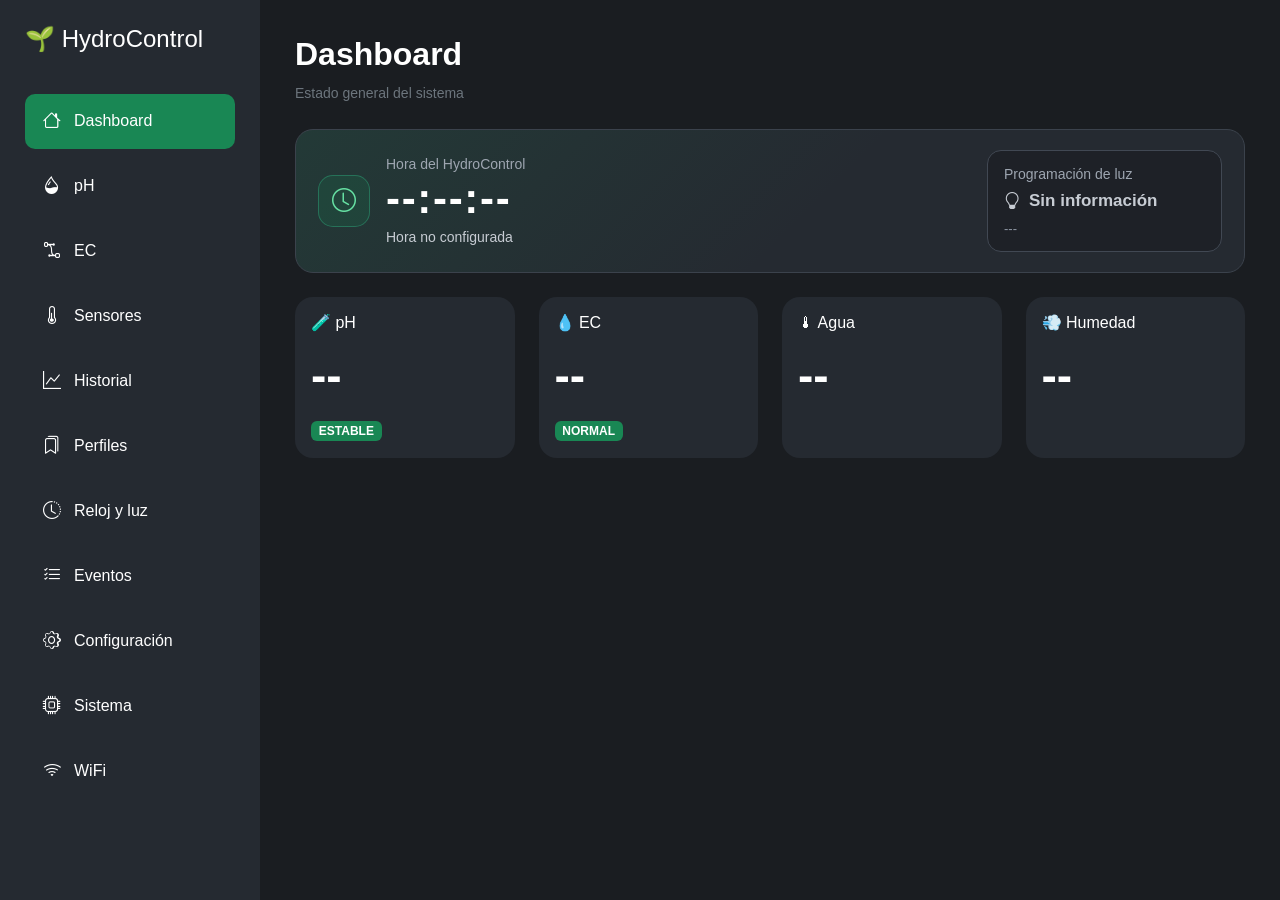
==== commit 35abcfbd: "Agrega reloj, control horario de luz y registro de eventos" ====
--- a/data/index.html
+++ b/data/index.html
@@ -128,6 +128,20 @@
 
                 </li>
 
+                <li data-page="clock">
+
+                    <i class="bi bi-clock-history"></i>
+                    <span>Reloj y luz</span>
+
+                </li>
+
+                <li data-page="events">
+
+                    <i class="bi bi-list-check"></i>
+                    <span>Eventos</span>
+
+                </li>
+
                 <li data-page="settings">
 
                     <i class="bi bi-gear"></i>
@@ -168,6 +182,8 @@
     <script src="js/dashboard.js"></script>
     <script src="js/ph.js"></script>
     <script src="js/profiles.js"></script>
+    <script src="js/clock.js"></script>
+    <script src="js/events.js"></script>
     <script src="js/wifi.js"></script>
     <script src="js/system.js"></script>
     <script src="js/app.js"></script>
--- a/data/css/style.css
+++ b/data/css/style.css
@@ -1634,3 +1634,869 @@
         width: 100%;
     }
 }
+
+/* =====================================================
+   DASHBOARD — RELOJ Y ESTADO DE LUZ
+===================================================== */
+
+.dashboard-clock-strip {
+    display: flex;
+    align-items: center;
+    justify-content: space-between;
+    gap: 22px;
+    margin-bottom: 24px;
+    padding: 20px 22px;
+    border: 1px solid #3b424c;
+    border-radius: 18px;
+    background:
+        linear-gradient(135deg, rgba(25, 135, 84, 0.17), transparent 55%),
+        #252a31;
+}
+
+.dashboard-clock-main {
+    display: flex;
+    align-items: center;
+    gap: 16px;
+    min-width: 0;
+}
+
+.dashboard-clock-icon {
+    display: grid;
+    flex: 0 0 52px;
+    width: 52px;
+    height: 52px;
+    place-items: center;
+    border: 1px solid rgba(52, 211, 153, 0.32);
+    border-radius: 15px;
+    background: rgba(25, 135, 84, 0.18);
+    color: #66e0a3;
+    font-size: 24px;
+}
+
+.dashboard-clock-copy small,
+.dashboard-light-state small {
+    display: block;
+    margin-bottom: 3px;
+    color: #9ea6b1;
+}
+
+.dashboard-clock-value {
+    font-size: clamp(28px, 5vw, 42px);
+    font-weight: 700;
+    letter-spacing: 0.04em;
+    line-height: 1;
+}
+
+.dashboard-clock-date {
+    margin-top: 7px;
+    color: #c7ccd3;
+    font-size: 14px;
+}
+
+.dashboard-light-state {
+    min-width: 235px;
+    padding: 13px 16px;
+    border: 1px solid #414853;
+    border-radius: 14px;
+    background: rgba(12, 14, 17, 0.28);
+}
+
+.dashboard-light-state strong {
+    display: flex;
+    align-items: center;
+    gap: 8px;
+    font-size: 17px;
+}
+
+.dashboard-light-state strong[data-state="on"] {
+    color: #ffd166;
+}
+
+.dashboard-light-state strong[data-state="off"] {
+    color: #a9b3c1;
+}
+
+.dashboard-light-state strong[data-state="disabled"],
+.dashboard-light-state strong[data-state="unknown"] {
+    color: #c7ccd3;
+}
+
+.dashboard-light-next {
+    display: block;
+    margin-top: 5px;
+    color: #8f98a4;
+    font-size: 13px;
+}
+
+/* =====================================================
+   RELOJ Y LUZ
+===================================================== */
+
+.clock-page,
+.events-page {
+    --hc-panel: #252a31;
+    --hc-panel-deep: #1d2127;
+    --hc-border: #3b424c;
+    --hc-muted: #9da6b2;
+    --hc-green: #2dd180;
+    --hc-green-dark: #198754;
+}
+
+.clock-page-heading,
+.events-page-heading {
+    display: flex;
+    align-items: center;
+    justify-content: space-between;
+    gap: 20px;
+    margin-bottom: 22px;
+}
+
+.clock-eyebrow,
+.events-eyebrow {
+    margin-bottom: 5px;
+    color: #65dca1;
+    font-size: 12px;
+    font-weight: 700;
+    letter-spacing: 0.12em;
+    text-transform: uppercase;
+}
+
+.clock-live-panel {
+    display: flex;
+    align-items: center;
+    justify-content: space-between;
+    gap: 24px;
+    padding: 24px;
+    border: 1px solid var(--hc-border);
+    border-radius: 20px;
+    background:
+        radial-gradient(circle at 10% 20%, rgba(45, 209, 128, 0.14), transparent 36%),
+        var(--hc-panel);
+}
+
+.clock-live-main {
+    display: flex;
+    align-items: center;
+    gap: 18px;
+    min-width: 0;
+}
+
+.clock-live-icon {
+    display: grid;
+    flex: 0 0 64px;
+    width: 64px;
+    height: 64px;
+    place-items: center;
+    border: 1px solid rgba(45, 209, 128, 0.32);
+    border-radius: 18px;
+    background: rgba(25, 135, 84, 0.2);
+    color: #6ae4aa;
+    font-size: 29px;
+}
+
+.clock-live-main small {
+    color: var(--hc-muted);
+}
+
+.clock-live-time {
+    margin-top: 2px;
+    font-size: clamp(34px, 6vw, 54px);
+    font-weight: 750;
+    letter-spacing: 0.055em;
+    line-height: 1.05;
+}
+
+.clock-live-date {
+    margin-top: 8px;
+    color: #c8ced6;
+}
+
+.clock-live-meta {
+    display: flex;
+    align-items: flex-end;
+    flex-direction: column;
+    gap: 10px;
+}
+
+.clock-status-badge {
+    display: inline-flex;
+    align-items: center;
+    min-height: 32px;
+    padding: 6px 12px;
+    border: 1px solid #505966;
+    border-radius: 999px;
+    font-size: 13px;
+    font-weight: 700;
+}
+
+.clock-status-badge.ready {
+    border-color: rgba(45, 209, 128, 0.42);
+    background: rgba(25, 135, 84, 0.18);
+    color: #72e6ae;
+}
+
+.clock-status-badge.restored {
+    border-color: rgba(13, 202, 240, 0.42);
+    background: rgba(13, 202, 240, 0.12);
+    color: #7fddf0;
+}
+
+.clock-status-badge.pending {
+    border-color: rgba(255, 193, 7, 0.42);
+    background: rgba(255, 193, 7, 0.11);
+    color: #f1cf68;
+}
+
+.clock-timezone-label {
+    color: #9ea7b2;
+    font-size: 13px;
+}
+
+.clock-timezone-label i {
+    margin-right: 5px;
+}
+
+.clock-panel {
+    padding: 22px;
+    border: 1px solid var(--hc-border);
+    border-radius: 18px;
+    background: var(--hc-panel);
+}
+
+.clock-panel-heading {
+    display: flex;
+    align-items: center;
+    gap: 14px;
+    margin-bottom: 20px;
+}
+
+.clock-panel-heading h5 {
+    margin: 0 0 3px;
+}
+
+.clock-panel-heading p {
+    margin: 0;
+    color: var(--hc-muted);
+    font-size: 14px;
+}
+
+.clock-panel-icon {
+    display: grid;
+    flex: 0 0 46px;
+    width: 46px;
+    height: 46px;
+    place-items: center;
+    border: 1px solid rgba(45, 209, 128, 0.25);
+    border-radius: 13px;
+    background: rgba(25, 135, 84, 0.14);
+    color: #69dfa6;
+    font-size: 21px;
+}
+
+.clock-panel-icon.light-icon {
+    border-color: rgba(255, 193, 7, 0.28);
+    background: rgba(255, 193, 7, 0.1);
+    color: #f0cc64;
+}
+
+.clock-form-grid {
+    display: grid;
+    grid-template-columns: 1fr;
+    gap: 14px;
+}
+
+.clock-field > span {
+    display: block;
+    margin-bottom: 7px;
+    color: #cbd0d7;
+    font-weight: 600;
+}
+
+.clock-input-shell {
+    display: flex;
+    align-items: center;
+    width: 100%;
+    min-width: 0;
+    padding: 12px 13px;
+    border: 1px solid #49515d;
+    border-radius: 12px;
+    background: #191c21;
+}
+
+.clock-input-shell:focus-within {
+    border-color: #31c77d;
+    box-shadow: 0 0 0 3px rgba(45, 209, 128, 0.12);
+}
+
+.clock-input-shell i {
+    margin-right: 10px;
+    color: #7f8996;
+}
+
+.clock-input-shell input,
+.light-time-input-shell input {
+    display: block;
+    width: 100%;
+    min-width: 0;
+    padding: 0;
+    border: 0;
+    outline: 0;
+    background: transparent;
+    color: #ffffff;
+    font-size: 16px;
+}
+
+.clock-input-shell input::-webkit-calendar-picker-indicator,
+.light-time-input-shell input::-webkit-calendar-picker-indicator {
+    cursor: pointer;
+    filter: invert(1) opacity(0.76);
+}
+
+.clock-hardware-note {
+    display: flex;
+    align-items: flex-start;
+    gap: 9px;
+    padding: 12px 13px;
+    border: 1px solid #3d4651;
+    border-radius: 12px;
+    background: rgba(10, 12, 15, 0.2);
+    color: #aeb6c0;
+    font-size: 13px;
+    line-height: 1.45;
+}
+
+.clock-hardware-note i {
+    margin-top: 1px;
+    color: #69dfa6;
+}
+
+.light-panel-heading {
+    align-items: flex-start;
+}
+
+.light-enable-switch {
+    margin-left: auto;
+    padding-top: 7px;
+    white-space: nowrap;
+}
+
+.light-time-grid {
+    display: grid;
+    align-items: center;
+    grid-template-columns: 1fr auto 1fr;
+    gap: 12px;
+    transition: opacity 0.2s ease;
+}
+
+.light-time-grid.disabled {
+    opacity: 0.48;
+}
+
+.light-time-card {
+    display: grid;
+    align-items: center;
+    grid-template-columns: auto 1fr;
+    gap: 12px;
+    padding: 16px;
+    border: 1px solid #454d58;
+    border-radius: 16px;
+    background: #1c2026;
+    cursor: pointer;
+}
+
+.light-time-card.on {
+    border-color: rgba(45, 209, 128, 0.28);
+}
+
+.light-time-card.off {
+    border-color: rgba(111, 126, 149, 0.42);
+}
+
+.light-time-card-icon {
+    display: grid;
+    width: 44px;
+    height: 44px;
+    place-items: center;
+    border-radius: 13px;
+    background: rgba(255, 193, 7, 0.1);
+    color: #f0cb64;
+    font-size: 21px;
+}
+
+.light-time-card.off .light-time-card-icon {
+    background: rgba(108, 117, 125, 0.16);
+    color: #aab4c2;
+}
+
+.light-time-copy {
+    min-width: 0;
+}
+
+.light-time-copy small,
+.light-schedule-summary small {
+    display: block;
+    color: var(--hc-muted);
+}
+
+.light-time-copy strong {
+    display: block;
+    margin-top: 2px;
+}
+
+.light-time-input-shell {
+    grid-column: 1 / -1;
+    width: 100%;
+    min-width: 0;
+    padding: 11px 13px;
+    border: 1px solid #4b535e;
+    border-radius: 11px;
+    background: #15181c;
+}
+
+.light-time-input-shell input {
+    text-align: center;
+    font-size: 24px;
+    font-weight: 700;
+    letter-spacing: 0.035em;
+}
+
+.light-time-connector {
+    display: flex;
+    align-items: center;
+    gap: 5px;
+    color: #737d8a;
+}
+
+.light-time-connector span {
+    width: 12px;
+    height: 1px;
+    background: #4c5460;
+}
+
+.light-schedule-summary {
+    display: grid;
+    grid-template-columns: repeat(3, 1fr);
+    gap: 10px;
+    margin-top: 18px;
+}
+
+.light-schedule-summary > div {
+    padding: 12px;
+    border: 1px solid #404852;
+    border-radius: 12px;
+    background: rgba(12, 14, 17, 0.22);
+}
+
+.light-schedule-summary strong {
+    display: block;
+    margin-top: 4px;
+    font-size: 15px;
+}
+
+#lightProgrammedState[data-state="on"] {
+    color: #f1cf68;
+}
+
+#lightProgrammedState[data-state="off"] {
+    color: #b4bdc9;
+}
+
+.light-day-track {
+    margin-top: 20px;
+}
+
+.light-day-track-labels {
+    display: flex;
+    justify-content: space-between;
+    margin-bottom: 7px;
+    color: #7f8995;
+    font-size: 10px;
+}
+
+.light-day-track-bar {
+    position: relative;
+    height: 12px;
+    overflow: hidden;
+    border: 1px solid #414954;
+    border-radius: 999px;
+    background: #171a1f;
+}
+
+.light-day-segment {
+    position: absolute;
+    top: 0;
+    bottom: 0;
+    left: 0;
+    width: 0;
+    border-radius: 999px;
+    background: linear-gradient(90deg, #d3a929, #ffe074);
+}
+
+.light-day-segment.secondary {
+    border-radius: 0 999px 999px 0;
+}
+
+/* =====================================================
+   EVENTOS
+===================================================== */
+
+.events-summary-grid {
+    display: grid;
+    grid-template-columns: repeat(3, minmax(0, 1fr));
+    gap: 14px;
+    margin-bottom: 18px;
+}
+
+.events-summary-card {
+    display: flex;
+    align-items: center;
+    gap: 13px;
+    padding: 16px;
+    border: 1px solid var(--hc-border);
+    border-radius: 15px;
+    background: var(--hc-panel);
+}
+
+.events-summary-card > span {
+    display: grid;
+    flex: 0 0 42px;
+    width: 42px;
+    height: 42px;
+    place-items: center;
+    border-radius: 12px;
+    background: rgba(25, 135, 84, 0.16);
+    color: #66dfa4;
+    font-size: 19px;
+}
+
+.events-summary-card small {
+    display: block;
+    color: var(--hc-muted);
+}
+
+.events-summary-card strong {
+    display: block;
+    margin-top: 3px;
+    font-size: 18px;
+}
+
+.events-panel {
+    padding: 20px;
+    border: 1px solid var(--hc-border);
+    border-radius: 18px;
+    background: var(--hc-panel);
+}
+
+.events-toolbar {
+    display: flex;
+    align-items: flex-end;
+    justify-content: space-between;
+    gap: 18px;
+    margin-bottom: 20px;
+    padding-bottom: 18px;
+    border-bottom: 1px solid #3b424c;
+}
+
+.events-filter-field {
+    width: min(100%, 270px);
+}
+
+.events-filter-field > span {
+    display: block;
+    margin-bottom: 7px;
+    color: #cbd0d7;
+    font-weight: 600;
+}
+
+.events-toolbar-actions {
+    display: flex;
+    align-items: center;
+    gap: 12px;
+}
+
+.events-live-badge {
+    display: inline-flex;
+    align-items: center;
+    gap: 7px;
+    color: #9ea7b1;
+    font-size: 13px;
+}
+
+.events-live-badge > span {
+    width: 8px;
+    height: 8px;
+    border-radius: 999px;
+    background: #2dd180;
+    box-shadow: 0 0 0 5px rgba(45, 209, 128, 0.09);
+}
+
+.events-loading {
+    padding: 18px 4px;
+    color: #a9b1bc;
+}
+
+.events-timeline {
+    position: relative;
+}
+
+.events-timeline::before {
+    position: absolute;
+    top: 19px;
+    bottom: 19px;
+    left: 20px;
+    width: 2px;
+    background: #3c444e;
+    content: "";
+}
+
+.event-item {
+    position: relative;
+    display: grid;
+    grid-template-columns: 42px minmax(0, 1fr);
+    gap: 14px;
+    padding: 0 0 16px;
+}
+
+.event-item:last-child {
+    padding-bottom: 0;
+}
+
+.event-marker {
+    z-index: 1;
+    display: grid;
+    width: 42px;
+    height: 42px;
+    place-items: center;
+    border: 1px solid #47505c;
+    border-radius: 13px;
+    background: #1d2127;
+    color: #aeb7c3;
+    font-size: 18px;
+}
+
+.event-marker.wifi {
+    border-color: rgba(13, 202, 240, 0.38);
+    color: #64d8ef;
+}
+
+.event-marker.profile {
+    border-color: rgba(111, 66, 193, 0.48);
+    color: #b89ce9;
+}
+
+.event-marker.ph {
+    border-color: rgba(45, 209, 128, 0.4);
+    color: #66dfa4;
+}
+
+.event-marker.ec {
+    border-color: rgba(255, 193, 7, 0.4);
+    color: #e8c55d;
+}
+
+.event-marker.clock {
+    border-color: rgba(13, 110, 253, 0.4);
+    color: #78aaf7;
+}
+
+.event-marker.light {
+    border-color: rgba(255, 193, 7, 0.4);
+    color: #f0cd67;
+}
+
+.event-marker.dosage {
+    border-color: rgba(214, 51, 132, 0.4);
+    color: #e889b8;
+}
+
+.event-content {
+    min-width: 0;
+    padding: 14px 15px;
+    border: 1px solid #3e4650;
+    border-radius: 14px;
+    background: #1f2329;
+}
+
+.event-header {
+    display: flex;
+    align-items: flex-start;
+    justify-content: space-between;
+    gap: 16px;
+}
+
+.event-category {
+    display: inline-block;
+    margin-bottom: 3px;
+    color: #69dda5;
+    font-size: 11px;
+    font-weight: 750;
+    letter-spacing: 0.08em;
+    text-transform: uppercase;
+}
+
+.event-header h5 {
+    margin: 0;
+    font-size: 16px;
+}
+
+.event-header time {
+    flex-shrink: 0;
+    color: #89939f;
+    font-size: 12px;
+    text-align: right;
+}
+
+.event-content p {
+    margin: 8px 0 0;
+    color: #adb5c0;
+    font-size: 14px;
+    line-height: 1.45;
+}
+
+.events-empty {
+    padding: 52px 15px;
+    text-align: center;
+}
+
+.events-empty > span {
+    display: grid;
+    width: 58px;
+    height: 58px;
+    margin: 0 auto 14px;
+    place-items: center;
+    border-radius: 17px;
+    background: #1d2127;
+    color: #76818e;
+    font-size: 25px;
+}
+
+.events-empty h5 {
+    margin-bottom: 5px;
+}
+
+.events-empty p {
+    margin: 0;
+    color: #8f98a4;
+}
+
+@media (max-width: 991.98px) {
+    .clock-live-panel {
+        align-items: flex-start;
+        flex-direction: column;
+    }
+
+    .clock-live-meta {
+        align-items: flex-start;
+    }
+
+    .events-summary-grid {
+        grid-template-columns: 1fr;
+    }
+
+    .events-toolbar {
+        align-items: stretch;
+        flex-direction: column;
+    }
+
+    .events-filter-field {
+        width: 100%;
+    }
+
+    .events-toolbar-actions {
+        justify-content: space-between;
+    }
+}
+
+@media (max-width: 767.98px) {
+    .dashboard-clock-strip {
+        align-items: stretch;
+        flex-direction: column;
+    }
+
+    .dashboard-light-state {
+        min-width: 0;
+    }
+
+    .light-panel-heading {
+        flex-wrap: wrap;
+    }
+
+    .light-enable-switch {
+        width: 100%;
+        margin-left: 0;
+    }
+
+    .light-time-grid {
+        grid-template-columns: 1fr;
+    }
+
+    .light-time-connector {
+        justify-content: center;
+        transform: rotate(90deg);
+    }
+
+    .light-schedule-summary {
+        grid-template-columns: 1fr;
+    }
+}
+
+@media (max-width: 575.98px) {
+    .clock-page-heading,
+    .events-page-heading {
+        align-items: stretch;
+        flex-direction: column;
+    }
+
+    .clock-refresh-button,
+    .events-refresh-button {
+        width: 100%;
+    }
+
+    .clock-live-panel,
+    .clock-panel,
+    .events-panel {
+        padding: 17px;
+    }
+
+    .clock-live-main {
+        align-items: flex-start;
+    }
+
+    .clock-live-icon {
+        flex-basis: 50px;
+        width: 50px;
+        height: 50px;
+        border-radius: 14px;
+        font-size: 23px;
+    }
+
+    .clock-live-time {
+        font-size: 31px;
+    }
+
+    .clock-live-date {
+        font-size: 13px;
+    }
+
+    .events-toolbar-actions {
+        align-items: stretch;
+        flex-direction: column;
+    }
+
+    .events-toolbar-actions .btn {
+        width: 100%;
+    }
+
+    .events-live-badge {
+        justify-content: center;
+    }
+
+    .event-header {
+        flex-direction: column;
+        gap: 7px;
+    }
+
+    .event-header time {
+        text-align: left;
+    }
+}
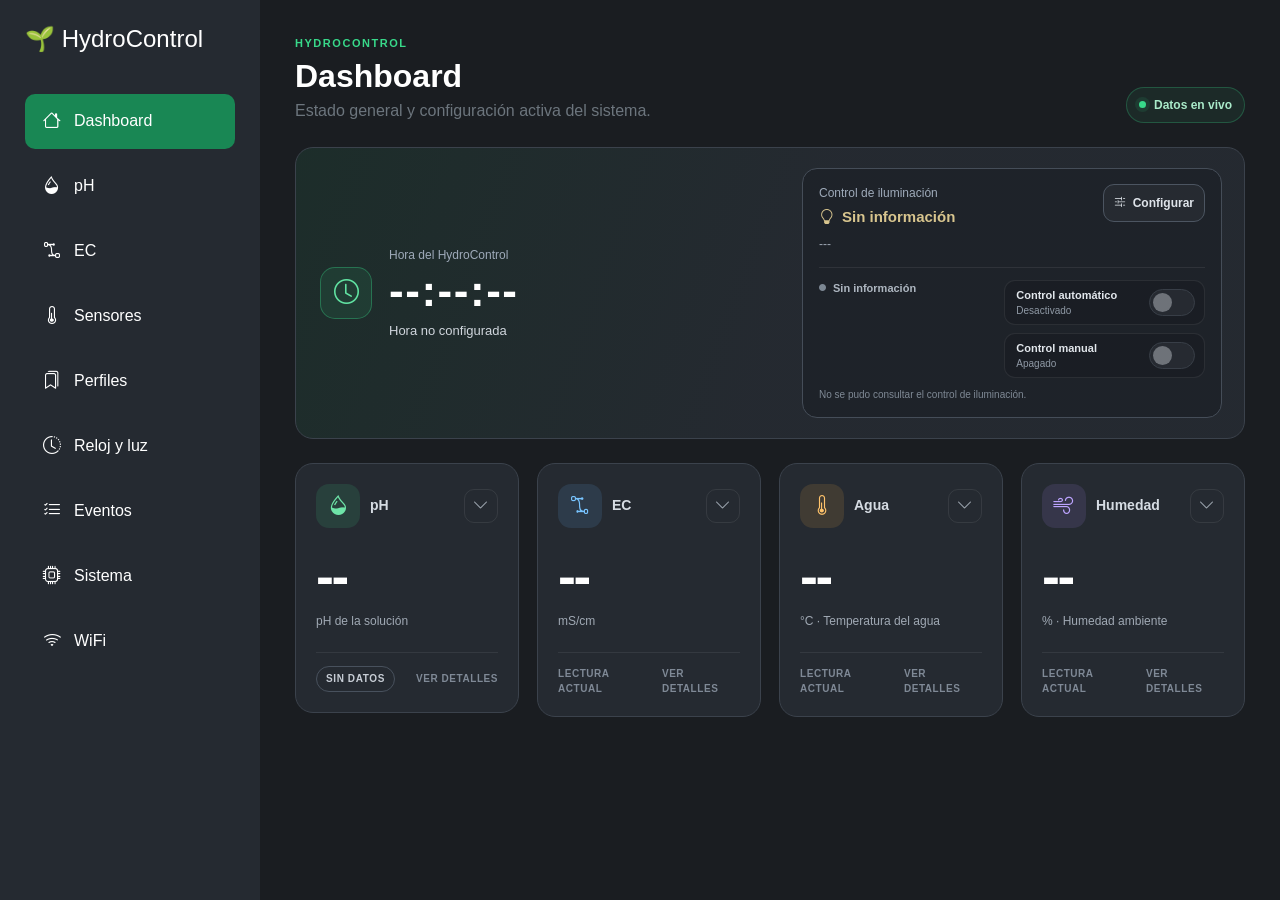
==== commit 5eb3ec56: "Elimina paginas Historial y Configuracion" ====
--- a/data/index.html
+++ b/data/index.html
@@ -114,13 +114,6 @@
 
                 </li>
 
-                <li data-page="history">
-
-                    <i class="bi bi-graph-up"></i>
-                    <span>Historial</span>
-
-                </li>
-
                 <li data-page="profiles">
 
                     <i class="bi bi-bookmarks"></i>
@@ -139,13 +132,6 @@
 
                     <i class="bi bi-list-check"></i>
                     <span>Eventos</span>
-
-                </li>
-
-                <li data-page="settings">
-
-                    <i class="bi bi-gear"></i>
-                    <span>Configuración</span>
 
                 </li>
 
--- a/data/css/style.css
+++ b/data/css/style.css
@@ -2500,3 +2500,2145 @@
         text-align: left;
     }
 }
+
+/* =====================================================
+   DASHBOARD — RELOJ, LUZ Y TARJETAS EXPANDIBLES
+===================================================== */
+
+.dashboard-page {
+    --dashboard-panel: #252a31;
+    --dashboard-panel-deep: #1d2127;
+    --dashboard-border: #3b424c;
+    --dashboard-muted: #9da6b2;
+    --dashboard-green: #38d98a;
+    --dashboard-blue: #61b7ff;
+    width: 100%;
+    min-width: 0;
+}
+
+.dashboard-heading {
+    display: flex;
+    align-items: flex-end;
+    justify-content: space-between;
+    gap: 18px;
+}
+
+.dashboard-eyebrow {
+    display: block;
+    margin-bottom: 5px;
+    color: var(--dashboard-green);
+    font-size: 11px;
+    font-weight: 800;
+    letter-spacing: 0.14em;
+}
+
+.dashboard-live-badge {
+    display: inline-flex;
+    align-items: center;
+    gap: 8px;
+    padding: 8px 12px;
+    border: 1px solid rgba(56, 217, 138, 0.25);
+    border-radius: 999px;
+    background: rgba(56, 217, 138, 0.07);
+    color: #a9eac9;
+    font-size: 12px;
+    font-weight: 650;
+    white-space: nowrap;
+}
+
+.dashboard-live-dot {
+    width: 7px;
+    height: 7px;
+    border-radius: 50%;
+    background: var(--dashboard-green);
+    box-shadow: 0 0 0 4px rgba(56, 217, 138, 0.1);
+}
+
+/* RELOJ Y CONTROL DE LUZ */
+
+.dashboard-clock-strip {
+    display: grid;
+    grid-template-columns: minmax(0, 1fr) minmax(330px, 420px);
+    align-items: stretch;
+    gap: 20px;
+    width: 100%;
+    margin-bottom: 24px;
+    padding: 20px 22px;
+    border: 1px solid var(--dashboard-border);
+    border-radius: 18px;
+    background:
+        linear-gradient(
+            110deg,
+            rgba(56, 217, 138, 0.085),
+            rgba(37, 42, 49, 0.96) 52%
+        );
+}
+
+.dashboard-clock-main {
+    display: flex;
+    align-items: center;
+    min-width: 0;
+    gap: 17px;
+    padding: 4px 2px;
+}
+
+.dashboard-clock-icon {
+    display: inline-grid;
+    flex: 0 0 52px;
+    width: 52px;
+    height: 52px;
+    place-items: center;
+    border: 1px solid rgba(56, 217, 138, 0.35);
+    border-radius: 15px;
+    background: rgba(56, 217, 138, 0.09);
+    color: #61e3a2;
+    font-size: 25px;
+}
+
+.dashboard-clock-copy {
+    min-width: 0;
+}
+
+.dashboard-clock-copy small,
+.dashboard-light-heading-copy small {
+    display: block;
+    margin-bottom: 4px;
+    color: #9fabba;
+    font-size: 12px;
+}
+
+.dashboard-clock-value {
+    overflow: hidden;
+    color: #ffffff;
+    font-size: clamp(31px, 3.6vw, 44px);
+    font-weight: 760;
+    font-variant-numeric: tabular-nums;
+    letter-spacing: 0.035em;
+    line-height: 1.05;
+    text-overflow: ellipsis;
+    white-space: nowrap;
+}
+
+.dashboard-clock-date {
+    margin-top: 7px;
+    color: #d0d6dd;
+    font-size: 13px;
+    overflow-wrap: anywhere;
+}
+
+.dashboard-light-panel {
+    min-width: 0;
+    padding: 15px 16px;
+    border: 1px solid #454d58;
+    border-radius: 15px;
+    background: rgba(20, 23, 28, 0.34);
+    transition:
+        border-color 0.2s ease,
+        background 0.2s ease,
+        box-shadow 0.2s ease;
+}
+
+.dashboard-light-panel.is-automatic {
+    border-color: rgba(56, 217, 138, 0.38);
+    background:
+        linear-gradient(
+            135deg,
+            rgba(56, 217, 138, 0.13),
+            rgba(27, 50, 40, 0.27)
+        );
+    box-shadow: inset 0 0 0 1px rgba(56, 217, 138, 0.035);
+}
+
+.dashboard-light-panel.is-manual-on {
+    border-color: rgba(255, 193, 7, 0.32);
+    background: rgba(255, 193, 7, 0.055);
+}
+
+.dashboard-light-header {
+    display: flex;
+    align-items: flex-start;
+    justify-content: space-between;
+    gap: 12px;
+}
+
+.dashboard-light-heading-copy {
+    min-width: 0;
+}
+
+.dashboard-light-heading-copy strong {
+    display: flex;
+    align-items: center;
+    min-width: 0;
+    gap: 8px;
+    color: #f0f3f6;
+    font-size: 15px;
+    font-weight: 720;
+    overflow-wrap: anywhere;
+}
+
+.dashboard-light-heading-copy strong[data-state="on"],
+.dashboard-light-heading-copy strong[data-state="manual-on"] {
+    color: #80eab5;
+}
+
+.dashboard-light-heading-copy strong[data-state="unknown"] {
+    color: #d8c58e;
+}
+
+.dashboard-light-config-button {
+    display: inline-flex;
+    flex: 0 0 auto;
+    align-items: center;
+    justify-content: center;
+    gap: 7px;
+    min-height: 38px;
+    padding: 7px 10px;
+    border: 1px solid #4c5561;
+    border-radius: 11px;
+    background: rgba(255, 255, 255, 0.035);
+    color: #dfe4ea;
+    font-size: 12px;
+    font-weight: 700;
+    transition: 0.18s ease;
+}
+
+.dashboard-light-config-button:hover {
+    border-color: rgba(56, 217, 138, 0.5);
+    background: rgba(56, 217, 138, 0.1);
+    color: #82eab7;
+}
+
+.dashboard-light-config-button:focus-visible,
+.dashboard-sensor-toggle:focus-visible,
+.dashboard-config-button:focus-visible,
+.dashboard-manual-light-control input:focus-visible + .dashboard-manual-switch-track {
+    outline: 3px solid rgba(97, 183, 255, 0.48);
+    outline-offset: 2px;
+}
+
+.dashboard-light-next {
+    min-height: 19px;
+    margin-top: 7px;
+    color: #9da7b3;
+    font-size: 12px;
+}
+
+.dashboard-light-controls {
+    display: flex;
+    align-items: center;
+    justify-content: space-between;
+    gap: 12px;
+    margin-top: 13px;
+    padding-top: 12px;
+    border-top: 1px solid rgba(255, 255, 255, 0.075);
+}
+
+.dashboard-light-mode {
+    display: inline-flex;
+    align-items: center;
+    gap: 7px;
+    min-width: 0;
+    color: #aeb7c1;
+    font-size: 11px;
+    font-weight: 650;
+}
+
+.dashboard-light-mode i {
+    color: #7c8793;
+    font-size: 7px;
+}
+
+.dashboard-light-panel.is-automatic .dashboard-light-mode {
+    color: #8de6b9;
+}
+
+.dashboard-light-panel.is-automatic .dashboard-light-mode i {
+    color: var(--dashboard-green);
+}
+
+.dashboard-manual-light-control {
+    position: relative;
+    display: inline-flex;
+    flex: 0 0 auto;
+    align-items: center;
+    gap: 10px;
+    margin: 0;
+    cursor: pointer;
+    user-select: none;
+}
+
+.dashboard-manual-light-copy {
+    display: flex;
+    flex-direction: column;
+    align-items: flex-end;
+    line-height: 1.15;
+}
+
+.dashboard-manual-light-copy strong {
+    color: #e2e7ec;
+    font-size: 11px;
+    font-weight: 700;
+}
+
+.dashboard-manual-light-copy small {
+    margin-top: 3px;
+    color: #8f99a5;
+    font-size: 10px;
+}
+
+.dashboard-manual-light-control input {
+    position: absolute;
+    width: 1px;
+    height: 1px;
+    overflow: hidden;
+    opacity: 0;
+    pointer-events: none;
+}
+
+.dashboard-manual-switch-track {
+    position: relative;
+    display: inline-block;
+    flex: 0 0 48px;
+    width: 48px;
+    height: 28px;
+    border: 1px solid #59626d;
+    border-radius: 999px;
+    background: #333941;
+    transition: 0.2s ease;
+}
+
+.dashboard-manual-switch-thumb {
+    position: absolute;
+    top: 3px;
+    left: 3px;
+    width: 20px;
+    height: 20px;
+    border-radius: 50%;
+    background: #c9cfd6;
+    transition: transform 0.2s ease, background 0.2s ease;
+}
+
+.dashboard-manual-light-control input:checked + .dashboard-manual-switch-track {
+    border-color: rgba(56, 217, 138, 0.6);
+    background: rgba(56, 217, 138, 0.28);
+}
+
+.dashboard-manual-light-control input:checked + .dashboard-manual-switch-track .dashboard-manual-switch-thumb {
+    transform: translateX(20px);
+    background: #64e5a5;
+}
+
+.dashboard-manual-light-control input:disabled + .dashboard-manual-switch-track {
+    opacity: 0.55;
+    cursor: wait;
+}
+
+.dashboard-light-hint {
+    display: block;
+    margin-top: 10px;
+    color: #7f8995;
+    font-size: 10px;
+    line-height: 1.35;
+}
+
+.dashboard-light-message {
+    margin-top: 10px;
+    padding: 8px 10px;
+    border: 1px solid #4a5360;
+    border-radius: 9px;
+    color: #cbd2da;
+    font-size: 11px;
+}
+
+.dashboard-light-message.is-success {
+    border-color: rgba(56, 217, 138, 0.34);
+    background: rgba(56, 217, 138, 0.08);
+    color: #8be6b8;
+}
+
+.dashboard-light-message.is-error {
+    border-color: rgba(255, 112, 112, 0.4);
+    background: rgba(255, 112, 112, 0.09);
+    color: #ffaaaa;
+}
+
+.dashboard-light-message.is-info {
+    border-color: rgba(97, 183, 255, 0.34);
+    background: rgba(97, 183, 255, 0.08);
+    color: #9ed2fa;
+}
+
+/* TARJETAS DE LECTURAS */
+
+.dashboard-sensor-grid {
+    display: grid;
+    grid-template-columns: repeat(4, minmax(0, 1fr));
+    gap: 18px;
+    align-items: start;
+}
+
+.dashboard-sensor-card {
+    min-width: 0;
+    overflow: hidden;
+    scroll-margin-top: 24px;
+    border: 1px solid var(--dashboard-border);
+    border-radius: 18px;
+    background: var(--dashboard-panel);
+    transition:
+        border-color 0.18s ease,
+        background 0.18s ease,
+        transform 0.18s ease;
+}
+
+.dashboard-sensor-card:hover {
+    border-color: #505a67;
+    transform: translateY(-2px);
+}
+
+.dashboard-sensor-card.is-expanded {
+    grid-column: 1 / -1;
+    display: grid;
+    grid-template-columns: minmax(230px, 0.68fr) minmax(0, 1.32fr);
+    border-color: rgba(56, 217, 138, 0.34);
+    transform: none;
+}
+
+.dashboard-sensor-toggle {
+    display: flex;
+    width: 100%;
+    min-width: 0;
+    min-height: 218px;
+    padding: 20px;
+    flex-direction: column;
+    border: 0;
+    background: transparent;
+    color: inherit;
+    text-align: left;
+    cursor: pointer;
+}
+
+.dashboard-sensor-card.is-expanded .dashboard-sensor-toggle {
+    min-height: 258px;
+    border-right: 1px solid rgba(255, 255, 255, 0.07);
+    background: rgba(14, 17, 20, 0.12);
+}
+
+.dashboard-sensor-topline {
+    display: flex;
+    align-items: center;
+    width: 100%;
+    gap: 10px;
+}
+
+.dashboard-card-icon {
+    display: inline-grid;
+    flex: 0 0 44px;
+    width: 44px;
+    height: 44px;
+    place-items: center;
+    border-radius: 13px;
+    font-size: 20px;
+}
+
+.dashboard-card-icon-ph {
+    background: rgba(56, 217, 138, 0.12);
+    color: #6ee4a8;
+}
+
+.dashboard-card-icon-ec {
+    background: rgba(97, 183, 255, 0.12);
+    color: #78c4ff;
+}
+
+.dashboard-card-icon-temp {
+    background: rgba(255, 179, 71, 0.12);
+    color: #ffc36b;
+}
+
+.dashboard-card-icon-humidity {
+    background: rgba(171, 138, 255, 0.12);
+    color: #bda4ff;
+}
+
+.dashboard-sensor-title {
+    color: #d6dce3;
+    font-size: 14px;
+    font-weight: 700;
+}
+
+.dashboard-expand-icon {
+    display: inline-grid;
+    width: 34px;
+    height: 34px;
+    margin-left: auto;
+    place-items: center;
+    border: 1px solid rgba(255, 255, 255, 0.08);
+    border-radius: 10px;
+    color: #9ea7b1;
+    transition: transform 0.2s ease;
+}
+
+.dashboard-sensor-card.is-expanded .dashboard-expand-icon {
+    transform: rotate(180deg);
+}
+
+.dashboard-sensor-value {
+    display: block;
+    max-width: 100%;
+    margin-top: auto;
+    padding-top: 22px;
+    overflow: hidden;
+    color: #ffffff;
+    font-size: clamp(46px, 4.2vw, 64px);
+    font-weight: 760;
+    font-variant-numeric: tabular-nums;
+    letter-spacing: -0.045em;
+    line-height: 0.98;
+    text-overflow: ellipsis;
+    white-space: nowrap;
+}
+
+.dashboard-sensor-unit {
+    display: block;
+    min-height: 18px;
+    margin-top: 9px;
+    color: #a0a9b4;
+    font-size: 12px;
+}
+
+.dashboard-sensor-footer {
+    display: flex;
+    align-items: center;
+    justify-content: space-between;
+    gap: 10px;
+    width: 100%;
+    margin-top: 22px;
+    padding-top: 13px;
+    border-top: 1px solid rgba(255, 255, 255, 0.07);
+}
+
+.dashboard-view-details,
+.dashboard-reading-label {
+    color: #7f8996;
+    font-size: 10px;
+    font-weight: 700;
+    letter-spacing: 0.055em;
+    text-transform: uppercase;
+}
+
+.dashboard-status-pill {
+    display: inline-flex;
+    align-items: center;
+    min-height: 26px;
+    padding: 4px 9px;
+    border: 1px solid #48515d;
+    border-radius: 999px;
+    color: #c7cdd5;
+    font-size: 10px;
+    font-weight: 800;
+    letter-spacing: 0.06em;
+    white-space: nowrap;
+}
+
+.dashboard-status-pill[data-state="stable"] {
+    border-color: rgba(56, 217, 138, 0.35);
+    background: rgba(56, 217, 138, 0.1);
+    color: #7ce8b1;
+}
+
+.dashboard-status-pill[data-state="low"] {
+    border-color: rgba(97, 183, 255, 0.38);
+    background: rgba(97, 183, 255, 0.11);
+    color: #82c9ff;
+}
+
+.dashboard-status-pill[data-state="high"] {
+    border-color: rgba(255, 112, 112, 0.38);
+    background: rgba(255, 112, 112, 0.11);
+    color: #ff9898;
+}
+
+.dashboard-sensor-details {
+    min-width: 0;
+    padding: 23px 24px;
+}
+
+.dashboard-details-heading {
+    display: flex;
+    align-items: center;
+    justify-content: space-between;
+    gap: 16px;
+    margin-bottom: 18px;
+}
+
+.dashboard-details-heading small {
+    color: var(--dashboard-muted);
+    font-size: 10px;
+    font-weight: 800;
+    letter-spacing: 0.12em;
+}
+
+.dashboard-details-heading h3 {
+    margin: 4px 0 0;
+    font-size: 18px;
+    font-weight: 700;
+}
+
+.dashboard-details-actions {
+    display: flex;
+    align-items: center;
+    justify-content: flex-end;
+    gap: 10px;
+}
+
+.dashboard-automation-state {
+    display: inline-flex;
+    align-items: center;
+    gap: 7px;
+    padding: 7px 10px;
+    border: 1px solid #48515d;
+    border-radius: 999px;
+    color: #9ba4af;
+    font-size: 12px;
+    font-weight: 650;
+    white-space: nowrap;
+}
+
+.dashboard-automation-state i {
+    font-size: 7px;
+}
+
+.dashboard-automation-state[data-enabled="true"] {
+    border-color: rgba(56, 217, 138, 0.32);
+    background: rgba(56, 217, 138, 0.09);
+    color: #75e5aa;
+}
+
+.dashboard-config-button {
+    display: inline-flex;
+    align-items: center;
+    justify-content: center;
+    gap: 8px;
+    min-height: 42px;
+    padding: 9px 13px;
+    border: 1px solid #4a5360;
+    border-radius: 12px;
+    background: #30363e;
+    color: #dfe4ea;
+    font-size: 13px;
+    font-weight: 700;
+    transition:
+        border-color 0.18s ease,
+        background 0.18s ease,
+        color 0.18s ease;
+}
+
+.dashboard-config-button:hover {
+    border-color: rgba(56, 217, 138, 0.55);
+    background: rgba(56, 217, 138, 0.12);
+    color: #7ce8b1;
+}
+
+.dashboard-detail-grid {
+    display: grid;
+    grid-template-columns: repeat(3, minmax(0, 1fr));
+    gap: 10px;
+}
+
+.dashboard-detail-item {
+    min-width: 0;
+    padding: 12px 13px;
+    border: 1px solid rgba(255, 255, 255, 0.07);
+    border-radius: 12px;
+    background: rgba(255, 255, 255, 0.025);
+}
+
+.dashboard-detail-item span {
+    display: block;
+    margin-bottom: 5px;
+    color: #8f99a5;
+    font-size: 11px;
+}
+
+.dashboard-detail-item strong {
+    display: block;
+    overflow-wrap: anywhere;
+    color: #f0f3f6;
+    font-size: 14px;
+    font-weight: 700;
+}
+
+.dashboard-detail-note {
+    grid-column: span 2;
+}
+
+.dashboard-info-message {
+    display: flex;
+    align-items: flex-start;
+    gap: 11px;
+    margin-top: 12px;
+    padding: 13px;
+    border: 1px solid rgba(255, 193, 7, 0.22);
+    border-radius: 12px;
+    background: rgba(255, 193, 7, 0.07);
+    color: #d8c58e;
+    font-size: 13px;
+}
+
+@media (max-width: 1199.98px) {
+    .dashboard-clock-strip {
+        grid-template-columns: minmax(0, 1fr) minmax(310px, 380px);
+    }
+
+    .dashboard-sensor-grid {
+        grid-template-columns: repeat(2, minmax(0, 1fr));
+    }
+
+    .dashboard-sensor-value {
+        font-size: clamp(52px, 7vw, 70px);
+    }
+}
+
+@media (max-width: 899.98px) {
+    .dashboard-clock-strip {
+        grid-template-columns: 1fr;
+    }
+
+    .dashboard-clock-main {
+        justify-content: center;
+        text-align: center;
+    }
+
+    .dashboard-light-panel {
+        width: 100%;
+    }
+}
+
+@media (max-width: 767.98px) {
+    .dashboard-heading {
+        align-items: flex-start;
+        flex-direction: column;
+    }
+
+    .dashboard-sensor-card {
+        scroll-margin-top: 78px;
+    }
+
+    .dashboard-sensor-card.is-expanded {
+        grid-template-columns: 1fr;
+    }
+
+    .dashboard-sensor-card.is-expanded .dashboard-sensor-toggle {
+        min-height: 214px;
+        border-right: 0;
+        border-bottom: 1px solid rgba(255, 255, 255, 0.07);
+    }
+
+    .dashboard-detail-grid {
+        grid-template-columns: repeat(2, minmax(0, 1fr));
+    }
+}
+
+@media (max-width: 575.98px) {
+    .dashboard-live-badge {
+        width: 100%;
+        justify-content: center;
+    }
+
+    .dashboard-clock-strip {
+        gap: 16px;
+        padding: 17px;
+    }
+
+    .dashboard-clock-main {
+        align-items: center;
+        justify-content: flex-start;
+        text-align: left;
+    }
+
+    .dashboard-clock-icon {
+        flex-basis: 48px;
+        width: 48px;
+        height: 48px;
+    }
+
+    .dashboard-clock-value {
+        font-size: clamp(30px, 10vw, 38px);
+    }
+
+    .dashboard-light-panel {
+        padding: 14px;
+    }
+
+    .dashboard-light-header {
+        align-items: center;
+    }
+
+    .dashboard-light-config-button span {
+        display: none;
+    }
+
+    .dashboard-light-config-button {
+        width: 40px;
+        height: 40px;
+        padding: 0;
+    }
+
+    .dashboard-light-controls {
+        align-items: flex-start;
+        flex-direction: column;
+    }
+
+    .dashboard-manual-light-control {
+        width: 100%;
+        justify-content: space-between;
+    }
+
+    .dashboard-manual-light-copy {
+        align-items: flex-start;
+    }
+
+    .dashboard-sensor-grid {
+        grid-template-columns: 1fr;
+        gap: 14px;
+    }
+
+    .dashboard-sensor-toggle {
+        min-height: 200px;
+        padding: 18px;
+    }
+
+    .dashboard-sensor-value {
+        font-size: clamp(54px, 18vw, 68px);
+    }
+
+    .dashboard-sensor-details {
+        padding: 19px 18px;
+    }
+
+    .dashboard-details-heading {
+        align-items: flex-start;
+        flex-direction: column;
+    }
+
+    .dashboard-details-actions {
+        width: 100%;
+        justify-content: space-between;
+    }
+
+    .dashboard-config-button {
+        margin-left: auto;
+    }
+
+    .dashboard-detail-grid {
+        grid-template-columns: 1fr;
+    }
+
+    .dashboard-detail-note {
+        grid-column: auto;
+    }
+}
+
+@media (max-width: 360px) {
+    .dashboard-clock-strip {
+        padding: 14px;
+    }
+
+    .dashboard-clock-main {
+        gap: 12px;
+    }
+
+    .dashboard-clock-value {
+        font-size: 29px;
+    }
+
+    .dashboard-light-header {
+        align-items: flex-start;
+    }
+
+    .dashboard-sensor-value {
+        font-size: 52px;
+    }
+
+    .dashboard-details-actions {
+        align-items: stretch;
+        flex-direction: column;
+    }
+
+    .dashboard-config-button {
+        width: 100%;
+        margin-left: 0;
+    }
+}
+
+
+/* =====================================================
+   DASHBOARD — CONTROLES DE LUZ AUTOMÁTICO Y MANUAL
+===================================================== */
+
+.dashboard-light-panel.is-inactive {
+    border-color: rgba(255, 105, 105, 0.42);
+    background:
+        linear-gradient(
+            135deg,
+            rgba(153, 41, 41, 0.18),
+            rgba(67, 27, 31, 0.22)
+        );
+    box-shadow: inset 0 0 0 1px rgba(255, 105, 105, 0.035);
+}
+
+.dashboard-light-panel.is-inactive
+.dashboard-light-heading-copy strong,
+.dashboard-light-heading-copy strong[data-state="inactive"] {
+    color: #ffaaaa;
+}
+
+.dashboard-light-panel.is-inactive .dashboard-light-next {
+    color: #e7a5a5;
+}
+
+.dashboard-light-panel.is-inactive .dashboard-light-mode {
+    color: #ffabab;
+}
+
+.dashboard-light-panel.is-inactive .dashboard-light-mode i {
+    color: #ff7777;
+}
+
+.dashboard-light-controls {
+    align-items: flex-start;
+}
+
+.dashboard-light-switches {
+    display: grid;
+    flex: 0 0 min(250px, 52%);
+    width: min(250px, 52%);
+    gap: 8px;
+}
+
+.dashboard-light-switch-control {
+    position: relative;
+    display: flex;
+    align-items: center;
+    justify-content: space-between;
+    gap: 12px;
+    min-height: 45px;
+    margin: 0;
+    padding: 7px 9px 7px 11px;
+    border: 1px solid rgba(255, 255, 255, 0.075);
+    border-radius: 11px;
+    background: rgba(8, 11, 14, 0.16);
+    cursor: pointer;
+    user-select: none;
+    transition:
+        border-color 0.18s ease,
+        background 0.18s ease;
+}
+
+.dashboard-light-switch-control:hover {
+    border-color: rgba(97, 183, 255, 0.28);
+    background: rgba(255, 255, 255, 0.035);
+}
+
+.dashboard-light-switch-copy {
+    display: flex;
+    min-width: 0;
+    flex-direction: column;
+    line-height: 1.15;
+}
+
+.dashboard-light-switch-copy strong {
+    overflow-wrap: anywhere;
+    color: #e2e7ec;
+    font-size: 11px;
+    font-weight: 700;
+}
+
+.dashboard-light-switch-copy small {
+    margin-top: 3px;
+    color: #8f99a5;
+    font-size: 10px;
+}
+
+.dashboard-light-switch-control input {
+    position: absolute;
+    width: 1px;
+    height: 1px;
+    overflow: hidden;
+    opacity: 0;
+    pointer-events: none;
+}
+
+.dashboard-light-switch-track {
+    position: relative;
+    display: inline-block;
+    flex: 0 0 46px;
+    width: 46px;
+    height: 27px;
+    border: 1px solid #59626d;
+    border-radius: 999px;
+    background: #333941;
+    transition:
+        border-color 0.2s ease,
+        background 0.2s ease,
+        opacity 0.2s ease;
+}
+
+.dashboard-light-switch-thumb {
+    position: absolute;
+    top: 3px;
+    left: 3px;
+    width: 19px;
+    height: 19px;
+    border-radius: 50%;
+    background: #c9cfd6;
+    transition:
+        transform 0.2s ease,
+        background 0.2s ease;
+}
+
+.dashboard-light-switch-control
+input:checked + .dashboard-light-switch-track {
+    border-color: rgba(56, 217, 138, 0.62);
+    background: rgba(56, 217, 138, 0.29);
+}
+
+.dashboard-light-switch-control
+input:checked + .dashboard-light-switch-track
+.dashboard-light-switch-thumb {
+    transform: translateX(19px);
+    background: #64e5a5;
+}
+
+.dashboard-light-switch-control
+input:focus-visible + .dashboard-light-switch-track {
+    outline: 3px solid rgba(97, 183, 255, 0.48);
+    outline-offset: 2px;
+}
+
+.dashboard-light-switch-control
+input:disabled + .dashboard-light-switch-track {
+    opacity: 0.48;
+    cursor: wait;
+}
+
+.dashboard-light-switch-control:has(input:checked) {
+    border-color: rgba(56, 217, 138, 0.24);
+    background: rgba(56, 217, 138, 0.055);
+}
+
+@media (max-width: 575.98px) {
+    .dashboard-light-controls {
+        gap: 12px;
+    }
+
+    .dashboard-light-switches {
+        width: 100%;
+        flex-basis: 100%;
+    }
+
+    .dashboard-light-switch-control {
+        width: 100%;
+    }
+}
+
+/* =====================================================
+   CONTROL DE PH — INTERFAZ MODERNA
+===================================================== */
+
+.ph-control-page {
+    width: 100%;
+    max-width: 1500px;
+    margin: 0 auto;
+    padding-bottom: 36px;
+}
+
+.ph-control-heading {
+    display: flex;
+    align-items: flex-end;
+    justify-content: space-between;
+    gap: 24px;
+    margin-bottom: 26px;
+}
+
+.ph-control-heading h1 {
+    display: flex;
+    align-items: center;
+    gap: 12px;
+    margin: 4px 0 5px;
+    color: #f5f7f8;
+    font-size: clamp(30px, 3vw, 42px);
+    font-weight: 750;
+}
+
+.ph-control-heading h1 i {
+    color: #49d69c;
+    font-size: 0.82em;
+}
+
+.ph-control-heading p,
+.ph-control-section-heading p {
+    margin: 0;
+    color: #8994a0;
+    font-size: 15px;
+}
+
+.ph-control-kicker {
+    color: #55e3aa;
+    font-size: 11px;
+    font-weight: 800;
+    letter-spacing: 0.14em;
+}
+
+.ph-control-live-pill,
+.ph-control-status-pill {
+    display: inline-flex;
+    align-items: center;
+    justify-content: center;
+    gap: 8px;
+    min-height: 34px;
+    padding: 7px 13px;
+    border: 1px solid rgba(76, 215, 155, 0.28);
+    border-radius: 999px;
+    background: rgba(41, 178, 119, 0.09);
+    color: #89e7bd;
+    font-size: 12px;
+    font-weight: 700;
+    white-space: nowrap;
+}
+
+.ph-control-live-pill > span {
+    width: 8px;
+    height: 8px;
+    border-radius: 50%;
+    background: #42da98;
+    box-shadow: 0 0 0 5px rgba(66, 218, 152, 0.11);
+}
+
+.ph-control-overview-grid {
+    display: grid;
+    grid-template-columns:
+        minmax(240px, 0.82fr)
+        minmax(270px, 0.92fr)
+        minmax(330px, 1.26fr);
+    gap: 18px;
+    margin-bottom: 20px;
+}
+
+.ph-control-card,
+.ph-control-panel {
+    border: 1px solid #3a424c;
+    border-radius: 20px;
+    background: #252b32;
+    color: #f4f6f8;
+}
+
+.ph-control-card {
+    min-width: 0;
+    padding: 22px;
+}
+
+.ph-control-card-label {
+    display: inline-flex;
+    align-items: center;
+    gap: 8px;
+    color: #9ca7b3;
+    font-size: 12px;
+    font-weight: 700;
+    letter-spacing: 0.03em;
+}
+
+.ph-control-card-label i {
+    color: #55dba5;
+    font-size: 16px;
+}
+
+.ph-control-reading-card {
+    position: relative;
+    overflow: hidden;
+    background:
+        radial-gradient(
+            circle at 0 100%,
+            rgba(38, 190, 125, 0.16),
+            transparent 52%
+        ),
+        #252b32;
+}
+
+.ph-control-reading-card::after {
+    position: absolute;
+    top: -50px;
+    right: -35px;
+    width: 140px;
+    height: 140px;
+    border: 1px solid rgba(86, 225, 168, 0.12);
+    border-radius: 50%;
+    content: "";
+}
+
+.ph-control-reading-row {
+    display: flex;
+    align-items: flex-end;
+    gap: 9px;
+    margin: 19px 0 16px;
+}
+
+.ph-control-reading-row strong {
+    color: #ffffff;
+    font-size: clamp(56px, 5.4vw, 78px);
+    font-weight: 800;
+    letter-spacing: -0.055em;
+    line-height: 0.9;
+}
+
+.ph-control-reading-row > span {
+    padding-bottom: 8px;
+    color: #8e9aa6;
+    font-size: 15px;
+}
+
+.ph-control-reading-footer {
+    display: flex;
+    align-items: center;
+    justify-content: space-between;
+    gap: 12px;
+}
+
+.ph-control-reading-footer small {
+    color: #7f8b97;
+    font-size: 11px;
+    text-align: right;
+}
+
+.ph-control-state-badge {
+    display: inline-flex;
+    align-items: center;
+    justify-content: center;
+    min-height: 27px;
+    padding: 5px 10px;
+    border: 1px solid transparent;
+    border-radius: 999px;
+    font-size: 10px;
+    font-weight: 850;
+    letter-spacing: 0.08em;
+}
+
+.ph-control-state-badge.is-stable {
+    border-color: rgba(53, 210, 139, 0.42);
+    background: rgba(30, 167, 108, 0.14);
+    color: #64e0a9;
+}
+
+.ph-control-state-badge.is-high {
+    border-color: rgba(248, 99, 112, 0.45);
+    background: rgba(205, 57, 73, 0.14);
+    color: #ff8791;
+}
+
+.ph-control-state-badge.is-low {
+    border-color: rgba(89, 158, 247, 0.45);
+    background: rgba(53, 118, 205, 0.14);
+    color: #86b9ff;
+}
+
+.ph-control-state-badge.is-neutral {
+    border-color: rgba(150, 160, 171, 0.32);
+    background: rgba(140, 150, 160, 0.1);
+    color: #aeb7c0;
+}
+
+.ph-control-card-header {
+    display: flex;
+    align-items: flex-start;
+    justify-content: space-between;
+    gap: 15px;
+    margin-bottom: 18px;
+}
+
+.ph-control-card-header > div > strong {
+    display: block;
+    margin-top: 6px;
+    color: #f2f5f7;
+    font-size: 18px;
+}
+
+.ph-control-mini-range {
+    padding: 6px 9px;
+    border: 1px solid rgba(79, 213, 157, 0.22);
+    border-radius: 9px;
+    background: rgba(45, 172, 118, 0.08);
+    color: #8bdfb7;
+    font-size: 12px;
+    font-weight: 700;
+}
+
+.ph-control-field-label,
+.ph-manual-config-grid label > span,
+.ph-automatic-grid label > span {
+    display: block;
+    margin-bottom: 7px;
+    color: #aeb7c1;
+    font-size: 12px;
+    font-weight: 650;
+}
+
+.ph-control-input-unit {
+    display: flex;
+    align-items: center;
+    width: 100%;
+    min-width: 0;
+    overflow: hidden;
+    border: 1px solid #49535e;
+    border-radius: 11px;
+    background: #1c2127;
+    transition:
+        border-color 0.18s ease,
+        box-shadow 0.18s ease;
+}
+
+.ph-control-input-unit:focus-within {
+    border-color: #42c98f;
+    box-shadow: 0 0 0 3px rgba(66, 201, 143, 0.1);
+}
+
+.ph-control-input-unit input {
+    width: 100%;
+    min-width: 0;
+    height: 46px;
+    padding: 0 13px;
+    border: 0;
+    outline: 0;
+    background: transparent;
+    color: #f4f7f8;
+    font-size: 15px;
+    font-weight: 700;
+}
+
+.ph-control-input-unit > span,
+.ph-control-input-unit > b {
+    display: flex;
+    align-items: center;
+    align-self: stretch;
+    padding: 0 12px;
+    border-left: 1px solid #3d4650;
+    color: #97a3af;
+    font-size: 12px;
+    font-weight: 700;
+    white-space: nowrap;
+}
+
+.ph-control-input-unit.is-double > b {
+    border-right: 1px solid #3d4650;
+    border-left: 0;
+}
+
+.ph-control-primary-button,
+.ph-control-secondary-button,
+.ph-control-danger-button {
+    display: inline-flex;
+    align-items: center;
+    justify-content: center;
+    gap: 9px;
+    min-height: 44px;
+    padding: 10px 15px;
+    border-radius: 11px;
+    font-size: 13px;
+    font-weight: 750;
+    transition:
+        transform 0.16s ease,
+        filter 0.16s ease,
+        opacity 0.16s ease;
+}
+
+.ph-control-primary-button {
+    border: 1px solid #2bb57b;
+    background: #1b955f;
+    color: #ffffff;
+}
+
+.ph-control-secondary-button {
+    border: 1px solid #4b5662;
+    background: #303740;
+    color: #e4e9ed;
+}
+
+.ph-control-danger-button {
+    border: 1px solid rgba(240, 83, 98, 0.55);
+    background: rgba(199, 51, 67, 0.13);
+    color: #ff8993;
+}
+
+.ph-control-primary-button:hover,
+.ph-control-secondary-button:hover,
+.ph-control-danger-button:hover {
+    transform: translateY(-1px);
+    filter: brightness(1.08);
+}
+
+.ph-control-primary-button:disabled,
+.ph-control-secondary-button:disabled,
+.ph-control-danger-button:disabled {
+    transform: none;
+    filter: none;
+    opacity: 0.55;
+}
+
+.ph-control-target-card .ph-control-primary-button {
+    width: 100%;
+    margin-top: 12px;
+}
+
+.ph-control-auto-summary {
+    background:
+        linear-gradient(
+            135deg,
+            rgba(255, 255, 255, 0.02),
+            transparent 55%
+        ),
+        #252b32;
+    transition:
+        border-color 0.2s ease,
+        background 0.2s ease;
+}
+
+.ph-control-auto-summary.is-enabled {
+    border-color: rgba(57, 205, 142, 0.38);
+    background:
+        linear-gradient(
+            135deg,
+            rgba(44, 184, 123, 0.13),
+            rgba(44, 184, 123, 0.015) 62%
+        ),
+        #252b32;
+}
+
+.ph-control-auto-summary > p {
+    min-height: 43px;
+    margin: 0 0 16px;
+    color: #909ba7;
+    font-size: 13px;
+    line-height: 1.55;
+}
+
+.ph-control-switch {
+    position: relative;
+    flex: 0 0 auto;
+    width: 48px;
+    height: 26px;
+    margin: 0;
+}
+
+.ph-control-switch input {
+    position: absolute;
+    opacity: 0;
+    pointer-events: none;
+}
+
+.ph-control-switch span {
+    position: absolute;
+    inset: 0;
+    border: 1px solid #4b555f;
+    border-radius: 999px;
+    background: #303740;
+    cursor: pointer;
+    transition: 0.2s ease;
+}
+
+.ph-control-switch span::after {
+    position: absolute;
+    top: 3px;
+    left: 3px;
+    width: 18px;
+    height: 18px;
+    border-radius: 50%;
+    background: #aeb7c1;
+    content: "";
+    transition: 0.2s ease;
+}
+
+.ph-control-switch input:checked + span {
+    border-color: #31c482;
+    background: #158a58;
+}
+
+.ph-control-switch input:checked + span::after {
+    transform: translateX(22px);
+    background: #ffffff;
+}
+
+.ph-control-switch input:disabled + span {
+    cursor: not-allowed;
+    opacity: 0.48;
+}
+
+.ph-control-auto-stats {
+    display: grid;
+    grid-template-columns: repeat(3, minmax(0, 1fr));
+    gap: 9px;
+}
+
+.ph-control-auto-stats > div {
+    min-width: 0;
+    padding: 10px;
+    border: 1px solid rgba(255, 255, 255, 0.07);
+    border-radius: 10px;
+    background: rgba(255, 255, 255, 0.025);
+}
+
+.ph-control-auto-stats span,
+.ph-manual-runtime-stats span {
+    display: block;
+    margin-bottom: 4px;
+    color: #818d99;
+    font-size: 10px;
+}
+
+.ph-control-auto-stats strong,
+.ph-manual-runtime-stats strong {
+    display: block;
+    overflow: hidden;
+    color: #f1f4f6;
+    font-size: 13px;
+    font-weight: 750;
+    text-overflow: ellipsis;
+    white-space: nowrap;
+}
+
+.ph-control-panel {
+    padding: 24px;
+}
+
+.ph-control-panel + .ph-control-panel {
+    margin-top: 20px;
+}
+
+.ph-control-section-heading {
+    display: flex;
+    align-items: center;
+    gap: 15px;
+    margin-bottom: 22px;
+}
+
+.ph-control-section-heading > div:nth-child(2) {
+    min-width: 0;
+}
+
+.ph-control-section-heading h2 {
+    margin: 2px 0 4px;
+    color: #f5f7f8;
+    font-size: 23px;
+    font-weight: 730;
+}
+
+.ph-control-section-icon {
+    display: flex;
+    flex: 0 0 auto;
+    align-items: center;
+    justify-content: center;
+    width: 47px;
+    height: 47px;
+    border: 1px solid;
+    border-radius: 13px;
+    font-size: 20px;
+}
+
+.ph-control-section-icon.is-manual {
+    border-color: rgba(100, 166, 244, 0.32);
+    background: rgba(68, 133, 219, 0.12);
+    color: #79b2fb;
+}
+
+.ph-control-section-icon.is-auto {
+    border-color: rgba(64, 207, 146, 0.32);
+    background: rgba(48, 181, 122, 0.11);
+    color: #64dca8;
+}
+
+.ph-control-status-pill {
+    margin-left: auto;
+}
+
+.ph-control-status-pill.is-ready {
+    border-color: rgba(66, 205, 142, 0.28);
+    background: rgba(43, 169, 112, 0.09);
+    color: #7fe1b4;
+}
+
+.ph-control-status-pill.is-minus {
+    border-color: rgba(240, 79, 96, 0.4);
+    background: rgba(205, 55, 72, 0.13);
+    color: #ff8a96;
+}
+
+.ph-control-status-pill.is-plus {
+    border-color: rgba(70, 142, 235, 0.42);
+    background: rgba(50, 105, 196, 0.13);
+    color: #83b8ff;
+}
+
+.ph-manual-grid {
+    display: grid;
+    grid-template-columns: minmax(0, 1.15fr) minmax(310px, 0.85fr);
+    gap: 18px;
+}
+
+.ph-manual-actions,
+.ph-manual-settings {
+    min-width: 0;
+}
+
+.ph-manual-actions {
+    display: grid;
+    grid-template-columns: repeat(2, minmax(0, 1fr));
+    align-content: start;
+    gap: 13px;
+}
+
+.ph-manual-dose-button {
+    display: grid;
+    grid-template-columns: 48px minmax(0, 1fr) auto;
+    align-items: center;
+    gap: 13px;
+    min-width: 0;
+    min-height: 92px;
+    padding: 16px;
+    border: 1px solid;
+    border-radius: 15px;
+    text-align: left;
+    transition:
+        transform 0.17s ease,
+        border-color 0.17s ease,
+        background 0.17s ease,
+        box-shadow 0.17s ease;
+}
+
+.ph-manual-dose-button.is-minus {
+    border-color: rgba(232, 76, 92, 0.34);
+    background:
+        linear-gradient(
+            135deg,
+            rgba(218, 61, 79, 0.15),
+            rgba(218, 61, 79, 0.025)
+        ),
+        #22272e;
+    color: #f7f8f9;
+}
+
+.ph-manual-dose-button.is-plus {
+    border-color: rgba(68, 137, 229, 0.37);
+    background:
+        linear-gradient(
+            135deg,
+            rgba(55, 115, 207, 0.16),
+            rgba(55, 115, 207, 0.025)
+        ),
+        #22272e;
+    color: #f7f8f9;
+}
+
+.ph-manual-dose-button:hover:not(:disabled) {
+    transform: translateY(-2px);
+    box-shadow: 0 12px 24px rgba(0, 0, 0, 0.16);
+}
+
+.ph-manual-dose-button.is-minus:hover:not(:disabled) {
+    border-color: rgba(244, 92, 108, 0.68);
+}
+
+.ph-manual-dose-button.is-plus:hover:not(:disabled) {
+    border-color: rgba(78, 151, 245, 0.7);
+}
+
+.ph-manual-dose-button:disabled {
+    cursor: not-allowed;
+    opacity: 0.58;
+}
+
+.ph-manual-dose-icon {
+    position: relative;
+    display: flex;
+    align-items: center;
+    justify-content: center;
+    width: 48px;
+    height: 48px;
+    border-radius: 13px;
+    background: rgba(255, 255, 255, 0.065);
+    font-size: 23px;
+}
+
+.ph-manual-dose-icon i:last-child {
+    position: absolute;
+    right: 4px;
+    bottom: 4px;
+    display: flex;
+    align-items: center;
+    justify-content: center;
+    width: 18px;
+    height: 18px;
+    border-radius: 50%;
+    background: #1e242a;
+    font-size: 12px;
+}
+
+.ph-manual-dose-copy {
+    min-width: 0;
+}
+
+.ph-manual-dose-copy small {
+    display: block;
+    margin-bottom: 4px;
+    color: #929da8;
+    font-size: 11px;
+}
+
+.ph-manual-dose-copy strong {
+    display: block;
+    overflow: hidden;
+    font-size: 17px;
+    text-overflow: ellipsis;
+    white-space: nowrap;
+}
+
+.ph-manual-dose-count {
+    display: flex;
+    align-items: baseline;
+    justify-content: center;
+    min-width: 39px;
+    padding: 7px 9px;
+    border: 1px solid rgba(255, 255, 255, 0.1);
+    border-radius: 10px;
+    background: rgba(0, 0, 0, 0.13);
+    color: #cfd6dc;
+    font-size: 12px;
+}
+
+.ph-manual-dose-count b {
+    margin-left: 2px;
+    color: #ffffff;
+    font-size: 16px;
+}
+
+.ph-manual-safety-note {
+    grid-column: 1 / -1;
+    display: flex;
+    align-items: flex-start;
+    gap: 10px;
+    padding: 13px 14px;
+    border: 1px solid rgba(247, 185, 72, 0.2);
+    border-radius: 12px;
+    background: rgba(224, 159, 37, 0.065);
+    color: #cab987;
+    font-size: 12px;
+    line-height: 1.55;
+}
+
+.ph-manual-safety-note i {
+    flex: 0 0 auto;
+    margin-top: 1px;
+    color: #e1ba54;
+    font-size: 16px;
+}
+
+.ph-manual-settings {
+    padding: 17px;
+    border: 1px solid rgba(255, 255, 255, 0.08);
+    border-radius: 15px;
+    background: rgba(255, 255, 255, 0.022);
+}
+
+.ph-manual-settings-header {
+    display: flex;
+    align-items: center;
+    justify-content: space-between;
+    gap: 13px;
+    margin-bottom: 15px;
+}
+
+.ph-manual-settings-header span {
+    display: block;
+    margin-bottom: 3px;
+    color: #8995a1;
+    font-size: 11px;
+}
+
+.ph-manual-settings-header strong {
+    color: #f1f4f6;
+    font-size: 15px;
+}
+
+.ph-manual-settings-header > i {
+    color: #6ba7f4;
+    font-size: 20px;
+}
+
+.ph-manual-count-control {
+    display: flex;
+    align-items: center;
+    justify-content: space-between;
+    gap: 16px;
+    margin-bottom: 14px;
+}
+
+.ph-manual-count-control > label {
+    color: #b2bbc4;
+    font-size: 12px;
+    font-weight: 650;
+}
+
+.ph-manual-count-control > div {
+    display: grid;
+    grid-template-columns: 38px 56px 38px;
+    overflow: hidden;
+    border: 1px solid #48525d;
+    border-radius: 10px;
+    background: #1c2127;
+}
+
+.ph-manual-count-control button,
+.ph-manual-count-control input {
+    width: 100%;
+    height: 38px;
+    border: 0;
+    outline: 0;
+    background: transparent;
+    color: #f4f6f8;
+}
+
+.ph-manual-count-control button {
+    color: #aeb8c1;
+}
+
+.ph-manual-count-control button:hover:not(:disabled) {
+    background: rgba(255, 255, 255, 0.055);
+    color: #ffffff;
+}
+
+.ph-manual-count-control input {
+    border-right: 1px solid #3f4852;
+    border-left: 1px solid #3f4852;
+    font-weight: 800;
+    text-align: center;
+}
+
+.ph-manual-config-grid,
+.ph-automatic-grid {
+    display: grid;
+    gap: 13px;
+}
+
+.ph-manual-config-grid {
+    grid-template-columns: repeat(2, minmax(0, 1fr));
+    margin-bottom: 14px;
+}
+
+.ph-manual-settings .ph-control-secondary-button {
+    width: 100%;
+}
+
+.ph-manual-runtime {
+    margin-top: 18px;
+    padding: 18px;
+    border: 1px solid rgba(255, 255, 255, 0.08);
+    border-radius: 15px;
+    background: #20262c;
+    transition:
+        border-color 0.2s ease,
+        background 0.2s ease;
+}
+
+.ph-manual-runtime.is-active.is-minus {
+    border-color: rgba(232, 76, 92, 0.35);
+    background:
+        linear-gradient(
+            90deg,
+            rgba(208, 57, 74, 0.1),
+            transparent 58%
+        ),
+        #20262c;
+}
+
+.ph-manual-runtime.is-active.is-plus {
+    border-color: rgba(72, 143, 233, 0.35);
+    background:
+        linear-gradient(
+            90deg,
+            rgba(53, 112, 202, 0.11),
+            transparent 58%
+        ),
+        #20262c;
+}
+
+.ph-manual-runtime-top {
+    display: flex;
+    align-items: center;
+    justify-content: space-between;
+    gap: 16px;
+}
+
+.ph-manual-runtime-top span {
+    display: block;
+    margin-bottom: 4px;
+    color: #8995a1;
+    font-size: 11px;
+}
+
+.ph-manual-runtime-top strong {
+    display: block;
+    color: #eef2f5;
+    font-size: 14px;
+}
+
+.ph-manual-progress-track {
+    width: 100%;
+    height: 9px;
+    margin: 15px 0;
+    overflow: hidden;
+    border-radius: 999px;
+    background: #151a1f;
+}
+
+.ph-manual-progress-track > span {
+    display: block;
+    width: 0;
+    height: 100%;
+    border-radius: inherit;
+    background: linear-gradient(90deg, #31c889, #67e2af);
+    transition: width 0.16s linear;
+}
+
+.ph-manual-runtime.is-minus .ph-manual-progress-track > span {
+    background: linear-gradient(90deg, #d74658, #ff7886);
+}
+
+.ph-manual-runtime.is-plus .ph-manual-progress-track > span {
+    background: linear-gradient(90deg, #397bda, #71adff);
+}
+
+.ph-manual-runtime-stats {
+    display: grid;
+    grid-template-columns: repeat(3, minmax(0, 1fr));
+    gap: 10px;
+}
+
+.ph-manual-runtime-stats > div {
+    min-width: 0;
+    padding: 10px 12px;
+    border: 1px solid rgba(255, 255, 255, 0.065);
+    border-radius: 10px;
+    background: rgba(255, 255, 255, 0.022);
+}
+
+.ph-automatic-grid {
+    grid-template-columns: repeat(4, minmax(0, 1fr));
+}
+
+.ph-automatic-footer {
+    display: flex;
+    align-items: center;
+    justify-content: space-between;
+    gap: 18px;
+    margin-top: 19px;
+    padding-top: 18px;
+    border-top: 1px solid rgba(255, 255, 255, 0.08);
+}
+
+.ph-automatic-footer > div {
+    display: flex;
+    align-items: center;
+    gap: 9px;
+    color: #8d99a5;
+    font-size: 12px;
+}
+
+.ph-automatic-footer > div i {
+    color: #65b3ef;
+    font-size: 16px;
+}
+
+.ph-control-message {
+    margin-top: 12px;
+    padding: 11px 13px;
+    border: 1px solid;
+    border-radius: 10px;
+    font-size: 12px;
+    line-height: 1.5;
+}
+
+.ph-control-message.is-success {
+    border-color: rgba(54, 207, 141, 0.34);
+    background: rgba(40, 170, 111, 0.1);
+    color: #8ae2b8;
+}
+
+.ph-control-message.is-error {
+    border-color: rgba(239, 79, 96, 0.38);
+    background: rgba(198, 51, 67, 0.11);
+    color: #ff9aa4;
+}
+
+.ph-control-message.is-info {
+    border-color: rgba(83, 153, 236, 0.35);
+    background: rgba(54, 111, 195, 0.1);
+    color: #95c2ff;
+}
+
+@media (max-width: 1199.98px) {
+    .ph-control-overview-grid {
+        grid-template-columns: repeat(2, minmax(0, 1fr));
+    }
+
+    .ph-control-auto-summary {
+        grid-column: 1 / -1;
+    }
+
+    .ph-control-auto-summary > p {
+        min-height: 0;
+    }
+
+    .ph-manual-grid {
+        grid-template-columns: 1fr;
+    }
+}
+
+@media (max-width: 899.98px) {
+    .ph-automatic-grid {
+        grid-template-columns: repeat(2, minmax(0, 1fr));
+    }
+}
+
+@media (max-width: 767.98px) {
+    .ph-control-heading {
+        align-items: flex-start;
+        flex-direction: column;
+        gap: 13px;
+    }
+
+    .ph-control-live-pill {
+        align-self: flex-start;
+    }
+
+    .ph-control-overview-grid {
+        grid-template-columns: 1fr;
+    }
+
+    .ph-control-auto-summary {
+        grid-column: auto;
+    }
+
+    .ph-manual-actions {
+        grid-template-columns: 1fr;
+    }
+
+    .ph-manual-safety-note {
+        grid-column: auto;
+    }
+
+    .ph-control-section-heading {
+        align-items: flex-start;
+        flex-wrap: wrap;
+    }
+
+    .ph-control-status-pill {
+        width: 100%;
+        margin-left: 0;
+    }
+
+    .ph-automatic-footer {
+        align-items: stretch;
+        flex-direction: column;
+    }
+
+    .ph-automatic-footer .ph-control-primary-button {
+        width: 100%;
+    }
+}
+
+@media (max-width: 575.98px) {
+    .ph-control-heading h1 {
+        font-size: 30px;
+    }
+
+    .ph-control-card,
+    .ph-control-panel {
+        border-radius: 16px;
+    }
+
+    .ph-control-card,
+    .ph-control-panel {
+        padding: 17px;
+    }
+
+    .ph-control-reading-row strong {
+        font-size: 62px;
+    }
+
+    .ph-control-reading-footer {
+        align-items: flex-start;
+        flex-direction: column;
+    }
+
+    .ph-control-reading-footer small {
+        text-align: left;
+    }
+
+    .ph-control-auto-stats,
+    .ph-manual-config-grid,
+    .ph-automatic-grid {
+        grid-template-columns: 1fr;
+    }
+
+    .ph-manual-dose-button {
+        grid-template-columns: 44px minmax(0, 1fr) auto;
+        min-height: 82px;
+        padding: 13px;
+    }
+
+    .ph-manual-dose-icon {
+        width: 44px;
+        height: 44px;
+    }
+
+    .ph-manual-count-control {
+        align-items: stretch;
+        flex-direction: column;
+        gap: 9px;
+    }
+
+    .ph-manual-count-control > div {
+        grid-template-columns: 44px minmax(0, 1fr) 44px;
+        width: 100%;
+    }
+
+    .ph-manual-runtime-top {
+        align-items: stretch;
+        flex-direction: column;
+    }
+
+    .ph-manual-runtime-top .ph-control-danger-button {
+        width: 100%;
+    }
+
+    .ph-manual-runtime-stats {
+        grid-template-columns: 1fr;
+    }
+}
+
+@media (max-width: 360px) {
+    .ph-control-card-header {
+        align-items: flex-start;
+        flex-direction: column;
+    }
+
+    .ph-control-mini-range {
+        align-self: flex-start;
+    }
+
+    .ph-manual-dose-copy strong {
+        font-size: 15px;
+    }
+}
+
+.ph-manual-dose-button:disabled .ph-manual-dose-copy strong {
+    font-size: 15px;
+    white-space: normal;
+}
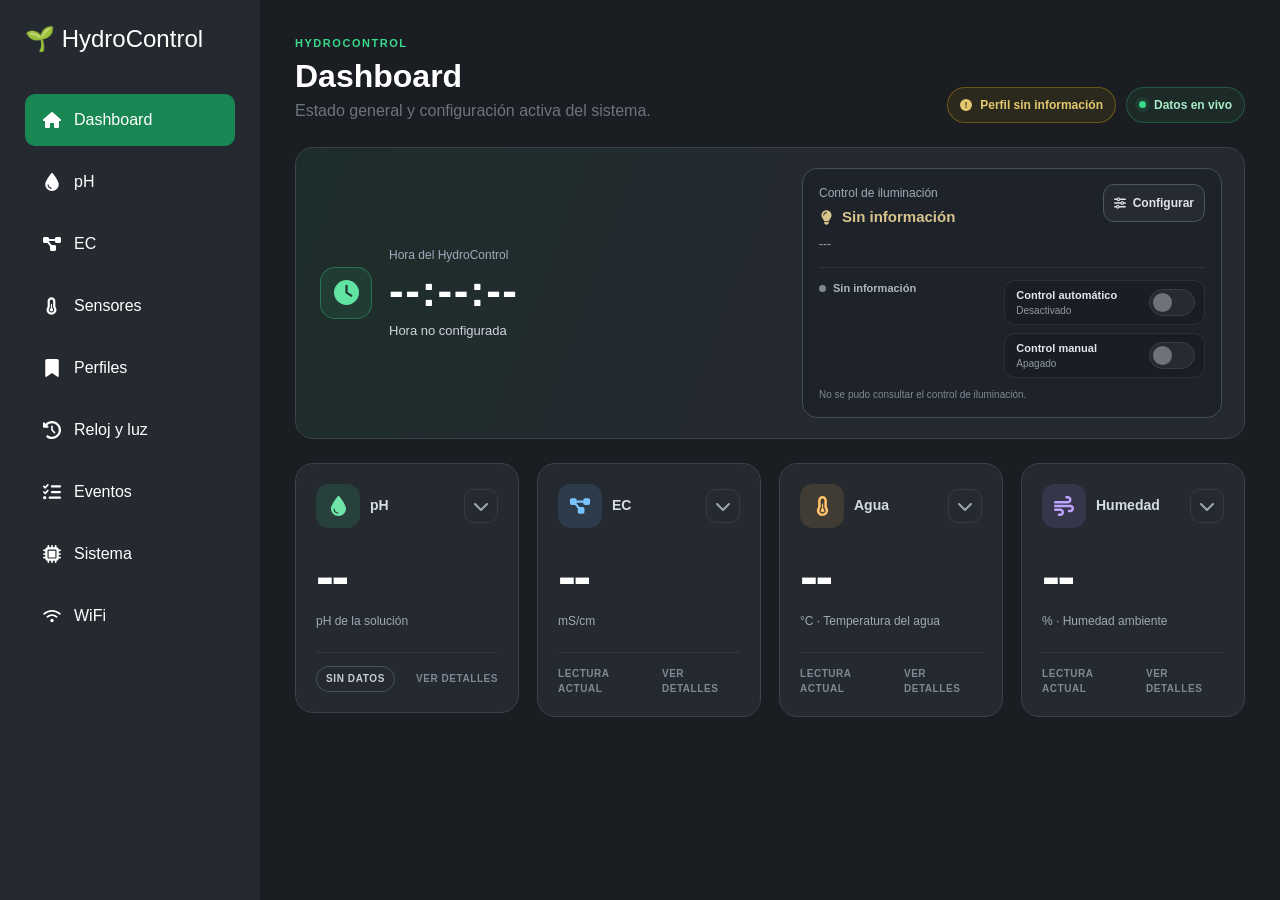
==== commit 7d325c5c: "Integra control real de iluminacion con rele en GPIO23" ====
--- a/data/index.html
+++ b/data/index.html
@@ -19,7 +19,7 @@
         rel="stylesheet">
 
     <link
-        href="https://cdn.jsdelivr.net/npm/bootstrap-icons@1.11.3/font/bootstrap-icons.min.css"
+        href="css/icons.css"
         rel="stylesheet">
 
     <link
@@ -167,6 +167,7 @@
     <script src="js/api.js"></script>
     <script src="js/dashboard.js"></script>
     <script src="js/ph.js"></script>
+    <script src="js/ec.js"></script>
     <script src="js/profiles.js"></script>
     <script src="js/clock.js"></script>
     <script src="js/events.js"></script>
--- a/data/css/icons.css
+++ b/data/css/icons.css
@@ -0,0 +1,99 @@
+/*
+ * Iconos SVG locales: funcionan sin Internet y sin archivos de fuentes.
+ * Basados en Font Awesome Free 6.7.2 (iconos CC BY 4.0, código MIT).
+ * https://fontawesome.com/license/free
+ */
+.bi {
+    display: inline-flex;
+    align-items: center;
+    justify-content: center;
+    width: 1em;
+    height: 1em;
+    line-height: 1;
+    vertical-align: -0.125em;
+}
+
+.bi::before {
+    content: "";
+    display: block;
+    width: 1em;
+    height: 1em;
+    background-color: currentColor;
+    -webkit-mask-image: var(--hc-icon);
+    mask-image: var(--hc-icon);
+    -webkit-mask-repeat: no-repeat;
+    mask-repeat: no-repeat;
+    -webkit-mask-position: center;
+    mask-position: center;
+    -webkit-mask-size: contain;
+    mask-size: contain;
+}
+
+.bi-activity { --hc-icon: url("data:image/svg+xml,%3Csvg%20xmlns%3D%22http%3A%2F%2Fwww.w3.org%2F2000%2Fsvg%22%20viewBox%3D%220%200%20640%20512%22%3E%3Cpath%20d%3D%22M128%2064c0-17.7%2014.3-32%2032-32l160%200c17.7%200%2032%2014.3%2032%2032l0%20352%2096%200%200-160c0-17.7%2014.3-32%2032-32l128%200c17.7%200%2032%2014.3%2032%2032s-14.3%2032-32%2032l-96%200%200%20160c0%2017.7-14.3%2032-32%2032l-160%200c-17.7%200-32-14.3-32-32l0-352-96%200%200%20160c0%2017.7-14.3%2032-32%2032L32%20288c-17.7%200-32-14.3-32-32s14.3-32%2032-32l96%200%200-160z%22%2F%3E%3C%2Fsvg%3E"); }
+.bi-arrow-clockwise { --hc-icon: url("data:image/svg+xml,%3Csvg%20xmlns%3D%22http%3A%2F%2Fwww.w3.org%2F2000%2Fsvg%22%20viewBox%3D%220%200%20512%20512%22%3E%3Cpath%20d%3D%22M463.5%20224l8.5%200c13.3%200%2024-10.7%2024-24l0-128c0-9.7-5.8-18.5-14.8-22.2s-19.3-1.7-26.2%205.2L413.4%2096.6c-87.6-86.5-228.7-86.2-315.8%201c-87.5%2087.5-87.5%20229.3%200%20316.8s229.3%2087.5%20316.8%200c12.5-12.5%2012.5-32.8%200-45.3s-32.8-12.5-45.3%200c-62.5%2062.5-163.8%2062.5-226.3%200s-62.5-163.8%200-226.3c62.2-62.2%20162.7-62.5%20225.3-1L327%20183c-6.9%206.9-8.9%2017.2-5.2%2026.2s12.5%2014.8%2022.2%2014.8l119.5%200z%22%2F%3E%3C%2Fsvg%3E"); }
+.bi-arrow-repeat { --hc-icon: url("data:image/svg+xml,%3Csvg%20xmlns%3D%22http%3A%2F%2Fwww.w3.org%2F2000%2Fsvg%22%20viewBox%3D%220%200%20512%20512%22%3E%3Cpath%20d%3D%22M105.1%20202.6c7.7-21.8%2020.2-42.3%2037.8-59.8c62.5-62.5%20163.8-62.5%20226.3%200L386.3%20160%20352%20160c-17.7%200-32%2014.3-32%2032s14.3%2032%2032%2032l111.5%200c0%200%200%200%200%200l.4%200c17.7%200%2032-14.3%2032-32l0-112c0-17.7-14.3-32-32-32s-32%2014.3-32%2032l0%2035.2L414.4%2097.6c-87.5-87.5-229.3-87.5-316.8%200C73.2%20122%2055.6%20150.7%2044.8%20181.4c-5.9%2016.7%202.9%2034.9%2019.5%2040.8s34.9-2.9%2040.8-19.5zM39%20289.3c-5%201.5-9.8%204.2-13.7%208.2c-4%204-6.7%208.8-8.1%2014c-.3%201.2-.6%202.5-.8%203.8c-.3%201.7-.4%203.4-.4%205.1L16%20432c0%2017.7%2014.3%2032%2032%2032s32-14.3%2032-32l0-35.1%2017.6%2017.5c0%200%200%200%200%200c87.5%2087.4%20229.3%2087.4%20316.7%200c24.4-24.4%2042.1-53.1%2052.9-83.8c5.9-16.7-2.9-34.9-19.5-40.8s-34.9%202.9-40.8%2019.5c-7.7%2021.8-20.2%2042.3-37.8%2059.8c-62.5%2062.5-163.8%2062.5-226.3%200l-.1-.1L125.6%20352l34.4%200c17.7%200%2032-14.3%2032-32s-14.3-32-32-32L48.4%20288c-1.6%200-3.2%20.1-4.8%20.3s-3.1%20.5-4.6%201z%22%2F%3E%3C%2Fsvg%3E"); }
+.bi-arrow-right { --hc-icon: url("data:image/svg+xml,%3Csvg%20xmlns%3D%22http%3A%2F%2Fwww.w3.org%2F2000%2Fsvg%22%20viewBox%3D%220%200%20448%20512%22%3E%3Cpath%20d%3D%22M438.6%20278.6c12.5-12.5%2012.5-32.8%200-45.3l-160-160c-12.5-12.5-32.8-12.5-45.3%200s-12.5%2032.8%200%2045.3L338.8%20224%2032%20224c-17.7%200-32%2014.3-32%2032s14.3%2032%2032%2032l306.7%200L233.4%20393.4c-12.5%2012.5-12.5%2032.8%200%2045.3s32.8%2012.5%2045.3%200l160-160z%22%2F%3E%3C%2Fsvg%3E"); }
+.bi-bezier2 { --hc-icon: url("data:image/svg+xml,%3Csvg%20xmlns%3D%22http%3A%2F%2Fwww.w3.org%2F2000%2Fsvg%22%20viewBox%3D%220%200%20576%20512%22%3E%3Cpath%20d%3D%22M0%2080C0%2053.5%2021.5%2032%2048%2032l96%200c26.5%200%2048%2021.5%2048%2048l0%2016%20192%200%200-16c0-26.5%2021.5-48%2048-48l96%200c26.5%200%2048%2021.5%2048%2048l0%2096c0%2026.5-21.5%2048-48%2048l-96%200c-26.5%200-48-21.5-48-48l0-16-192%200%200%2016c0%201.7-.1%203.4-.3%205L272%20288l96%200c26.5%200%2048%2021.5%2048%2048l0%2096c0%2026.5-21.5%2048-48%2048l-96%200c-26.5%200-48-21.5-48-48l0-96c0-1.7%20.1-3.4%20.3-5L144%20224l-96%200c-26.5%200-48-21.5-48-48L0%2080z%22%2F%3E%3C%2Fsvg%3E"); }
+.bi-bookmark-check { --hc-icon: url("data:image/svg+xml,%3Csvg%20xmlns%3D%22http%3A%2F%2Fwww.w3.org%2F2000%2Fsvg%22%20viewBox%3D%220%200%20384%20512%22%3E%3Cpath%20d%3D%22M0%2048V487.7C0%20501.1%2010.9%20512%2024.3%20512c5%200%209.9-1.5%2014-4.4L192%20400%20345.7%20507.6c4.1%202.9%209%204.4%2014%204.4c13.4%200%2024.3-10.9%2024.3-24.3V48c0-26.5-21.5-48-48-48H48C21.5%200%200%2021.5%200%2048z%22%2F%3E%3C%2Fsvg%3E"); }
+.bi-bookmarks { --hc-icon: url("data:image/svg+xml,%3Csvg%20xmlns%3D%22http%3A%2F%2Fwww.w3.org%2F2000%2Fsvg%22%20viewBox%3D%220%200%20384%20512%22%3E%3Cpath%20d%3D%22M0%2048V487.7C0%20501.1%2010.9%20512%2024.3%20512c5%200%209.9-1.5%2014-4.4L192%20400%20345.7%20507.6c4.1%202.9%209%204.4%2014%204.4c13.4%200%2024.3-10.9%2024.3-24.3V48c0-26.5-21.5-48-48-48H48C21.5%200%200%2021.5%200%2048z%22%2F%3E%3C%2Fsvg%3E"); }
+.bi-broadcast-pin { --hc-icon: url("data:image/svg+xml,%3Csvg%20xmlns%3D%22http%3A%2F%2Fwww.w3.org%2F2000%2Fsvg%22%20viewBox%3D%220%200%20576%20512%22%3E%3Cpath%20d%3D%22M80.3%2044C69.8%2069.9%2064%2098.2%2064%20128s5.8%2058.1%2016.3%2084c6.6%2016.4-1.3%2035-17.7%2041.7s-35-1.3-41.7-17.7C7.4%20202.6%200%20166.1%200%20128S7.4%2053.4%2020.9%2020C27.6%203.6%2046.2-4.3%2062.6%202.3S86.9%2027.6%2080.3%2044zM555.1%2020C568.6%2053.4%20576%2089.9%20576%20128s-7.4%2074.6-20.9%20108c-6.6%2016.4-25.3%2024.3-41.7%2017.7S489.1%20228.4%20495.7%20212c10.5-25.9%2016.3-54.2%2016.3-84s-5.8-58.1-16.3-84C489.1%2027.6%20497%209%20513.4%202.3s35%201.3%2041.7%2017.7zM352%20128c0%2023.7-12.9%2044.4-32%2055.4L320%20480c0%2017.7-14.3%2032-32%2032s-32-14.3-32-32l0-296.6c-19.1-11.1-32-31.7-32-55.4c0-35.3%2028.7-64%2064-64s64%2028.7%2064%2064zM170.6%2076.8C163.8%2092.4%20160%20109.7%20160%20128s3.8%2035.6%2010.6%2051.2c7.1%2016.2-.3%2035.1-16.5%2042.1s-35.1-.3-42.1-16.5c-10.3-23.6-16-49.6-16-76.8s5.7-53.2%2016-76.8c7.1-16.2%2025.9-23.6%2042.1-16.5s23.6%2025.9%2016.5%2042.1zM464%2051.2c10.3%2023.6%2016%2049.6%2016%2076.8s-5.7%2053.2-16%2076.8c-7.1%2016.2-25.9%2023.6-42.1%2016.5s-23.6-25.9-16.5-42.1c6.8-15.6%2010.6-32.9%2010.6-51.2s-3.8-35.6-10.6-51.2c-7.1-16.2%20.3-35.1%2016.5-42.1s35.1%20.3%2042.1%2016.5z%22%2F%3E%3C%2Fsvg%3E"); }
+.bi-bullseye { --hc-icon: url("data:image/svg+xml,%3Csvg%20xmlns%3D%22http%3A%2F%2Fwww.w3.org%2F2000%2Fsvg%22%20viewBox%3D%220%200%20512%20512%22%3E%3Cpath%20d%3D%22M448%20256A192%20192%200%201%200%2064%20256a192%20192%200%201%200%20384%200zM0%20256a256%20256%200%201%201%20512%200A256%20256%200%201%201%200%20256zm256%2080a80%2080%200%201%200%200-160%2080%2080%200%201%200%200%20160zm0-224a144%20144%200%201%201%200%20288%20144%20144%200%201%201%200-288zM224%20256a32%2032%200%201%201%2064%200%2032%2032%200%201%201%20-64%200z%22%2F%3E%3C%2Fsvg%3E"); }
+.bi-calendar-check { --hc-icon: url("data:image/svg+xml,%3Csvg%20xmlns%3D%22http%3A%2F%2Fwww.w3.org%2F2000%2Fsvg%22%20viewBox%3D%220%200%20448%20512%22%3E%3Cpath%20d%3D%22M128%200c17.7%200%2032%2014.3%2032%2032l0%2032%20128%200%200-32c0-17.7%2014.3-32%2032-32s32%2014.3%2032%2032l0%2032%2048%200c26.5%200%2048%2021.5%2048%2048l0%2048L0%20160l0-48C0%2085.5%2021.5%2064%2048%2064l48%200%200-32c0-17.7%2014.3-32%2032-32zM0%20192l448%200%200%20272c0%2026.5-21.5%2048-48%2048L48%20512c-26.5%200-48-21.5-48-48L0%20192zM329%20305c9.4-9.4%209.4-24.6%200-33.9s-24.6-9.4-33.9%200l-95%2095-47-47c-9.4-9.4-24.6-9.4-33.9%200s-9.4%2024.6%200%2033.9l64%2064c9.4%209.4%2024.6%209.4%2033.9%200L329%20305z%22%2F%3E%3C%2Fsvg%3E"); }
+.bi-calendar3 { --hc-icon: url("data:image/svg+xml,%3Csvg%20xmlns%3D%22http%3A%2F%2Fwww.w3.org%2F2000%2Fsvg%22%20viewBox%3D%220%200%20448%20512%22%3E%3Cpath%20d%3D%22M128%200c17.7%200%2032%2014.3%2032%2032l0%2032%20128%200%200-32c0-17.7%2014.3-32%2032-32s32%2014.3%2032%2032l0%2032%2048%200c26.5%200%2048%2021.5%2048%2048l0%2048L0%20160l0-48C0%2085.5%2021.5%2064%2048%2064l48%200%200-32c0-17.7%2014.3-32%2032-32zM0%20192l448%200%200%20272c0%2026.5-21.5%2048-48%2048L48%20512c-26.5%200-48-21.5-48-48L0%20192zm64%2080l0%2032c0%208.8%207.2%2016%2016%2016l32%200c8.8%200%2016-7.2%2016-16l0-32c0-8.8-7.2-16-16-16l-32%200c-8.8%200-16%207.2-16%2016zm128%200l0%2032c0%208.8%207.2%2016%2016%2016l32%200c8.8%200%2016-7.2%2016-16l0-32c0-8.8-7.2-16-16-16l-32%200c-8.8%200-16%207.2-16%2016zm144-16c-8.8%200-16%207.2-16%2016l0%2032c0%208.8%207.2%2016%2016%2016l32%200c8.8%200%2016-7.2%2016-16l0-32c0-8.8-7.2-16-16-16l-32%200zM64%20400l0%2032c0%208.8%207.2%2016%2016%2016l32%200c8.8%200%2016-7.2%2016-16l0-32c0-8.8-7.2-16-16-16l-32%200c-8.8%200-16%207.2-16%2016zm144-16c-8.8%200-16%207.2-16%2016l0%2032c0%208.8%207.2%2016%2016%2016l32%200c8.8%200%2016-7.2%2016-16l0-32c0-8.8-7.2-16-16-16l-32%200zm112%2016l0%2032c0%208.8%207.2%2016%2016%2016l32%200c8.8%200%2016-7.2%2016-16l0-32c0-8.8-7.2-16-16-16l-32%200c-8.8%200-16%207.2-16%2016z%22%2F%3E%3C%2Fsvg%3E"); }
+.bi-check-circle { --hc-icon: url("data:image/svg+xml,%3Csvg%20xmlns%3D%22http%3A%2F%2Fwww.w3.org%2F2000%2Fsvg%22%20viewBox%3D%220%200%20512%20512%22%3E%3Cpath%20d%3D%22M256%20512A256%20256%200%201%200%20256%200a256%20256%200%201%200%200%20512zM369%20209L241%20337c-9.4%209.4-24.6%209.4-33.9%200l-64-64c-9.4-9.4-9.4-24.6%200-33.9s24.6-9.4%2033.9%200l47%2047L335%20175c9.4-9.4%2024.6-9.4%2033.9%200s9.4%2024.6%200%2033.9z%22%2F%3E%3C%2Fsvg%3E"); }
+.bi-check2 { --hc-icon: url("data:image/svg+xml,%3Csvg%20xmlns%3D%22http%3A%2F%2Fwww.w3.org%2F2000%2Fsvg%22%20viewBox%3D%220%200%20448%20512%22%3E%3Cpath%20d%3D%22M438.6%20105.4c12.5%2012.5%2012.5%2032.8%200%2045.3l-256%20256c-12.5%2012.5-32.8%2012.5-45.3%200l-128-128c-12.5-12.5-12.5-32.8%200-45.3s32.8-12.5%2045.3%200L160%20338.7%20393.4%20105.4c12.5-12.5%2032.8-12.5%2045.3%200z%22%2F%3E%3C%2Fsvg%3E"); }
+.bi-check2-circle { --hc-icon: url("data:image/svg+xml,%3Csvg%20xmlns%3D%22http%3A%2F%2Fwww.w3.org%2F2000%2Fsvg%22%20viewBox%3D%220%200%20512%20512%22%3E%3Cpath%20d%3D%22M256%20512A256%20256%200%201%200%20256%200a256%20256%200%201%200%200%20512zM369%20209L241%20337c-9.4%209.4-24.6%209.4-33.9%200l-64-64c-9.4-9.4-9.4-24.6%200-33.9s24.6-9.4%2033.9%200l47%2047L335%20175c9.4-9.4%2024.6-9.4%2033.9%200s9.4%2024.6%200%2033.9z%22%2F%3E%3C%2Fsvg%3E"); }
+.bi-chevron-down { --hc-icon: url("data:image/svg+xml,%3Csvg%20xmlns%3D%22http%3A%2F%2Fwww.w3.org%2F2000%2Fsvg%22%20viewBox%3D%220%200%20512%20512%22%3E%3Cpath%20d%3D%22M233.4%20406.6c12.5%2012.5%2032.8%2012.5%2045.3%200l192-192c12.5-12.5%2012.5-32.8%200-45.3s-32.8-12.5-45.3%200L256%20338.7%2086.6%20169.4c-12.5-12.5-32.8-12.5-45.3%200s-12.5%2032.8%200%2045.3l192%20192z%22%2F%3E%3C%2Fsvg%3E"); }
+.bi-circle-fill { --hc-icon: url("data:image/svg+xml,%3Csvg%20xmlns%3D%22http%3A%2F%2Fwww.w3.org%2F2000%2Fsvg%22%20viewBox%3D%220%200%20512%20512%22%3E%3Cpath%20d%3D%22M256%20512A256%20256%200%201%200%20256%200a256%20256%200%201%200%200%20512z%22%2F%3E%3C%2Fsvg%3E"); }
+.bi-clock { --hc-icon: url("data:image/svg+xml,%3Csvg%20xmlns%3D%22http%3A%2F%2Fwww.w3.org%2F2000%2Fsvg%22%20viewBox%3D%220%200%20512%20512%22%3E%3Cpath%20d%3D%22M256%200a256%20256%200%201%201%200%20512A256%20256%200%201%201%20256%200zM232%20120l0%20136c0%208%204%2015.5%2010.7%2020l96%2064c11%207.4%2025.9%204.4%2033.3-6.7s4.4-25.9-6.7-33.3L280%20243.2%20280%20120c0-13.3-10.7-24-24-24s-24%2010.7-24%2024z%22%2F%3E%3C%2Fsvg%3E"); }
+.bi-clock-history { --hc-icon: url("data:image/svg+xml,%3Csvg%20xmlns%3D%22http%3A%2F%2Fwww.w3.org%2F2000%2Fsvg%22%20viewBox%3D%220%200%20512%20512%22%3E%3Cpath%20d%3D%22M75%2075L41%2041C25.9%2025.9%200%2036.6%200%2057.9L0%20168c0%2013.3%2010.7%2024%2024%2024l110.1%200c21.4%200%2032.1-25.9%2017-41l-30.8-30.8C155%2085.5%20203%2064%20256%2064c106%200%20192%2086%20192%20192s-86%20192-192%20192c-40.8%200-78.6-12.7-109.7-34.4c-14.5-10.1-34.4-6.6-44.6%207.9s-6.6%2034.4%207.9%2044.6C151.2%20495%20201.7%20512%20256%20512c141.4%200%20256-114.6%20256-256S397.4%200%20256%200C185.3%200%20121.3%2028.7%2075%2075zm181%2053c-13.3%200-24%2010.7-24%2024l0%20104c0%206.4%202.5%2012.5%207%2017l72%2072c9.4%209.4%2024.6%209.4%2033.9%200s9.4-24.6%200-33.9l-65-65%200-94.1c0-13.3-10.7-24-24-24z%22%2F%3E%3C%2Fsvg%3E"); }
+.bi-copy { --hc-icon: url("data:image/svg+xml,%3Csvg%20xmlns%3D%22http%3A%2F%2Fwww.w3.org%2F2000%2Fsvg%22%20viewBox%3D%220%200%20448%20512%22%3E%3Cpath%20d%3D%22M208%200L332.1%200c12.7%200%2024.9%205.1%2033.9%2014.1l67.9%2067.9c9%209%2014.1%2021.2%2014.1%2033.9L448%20336c0%2026.5-21.5%2048-48%2048l-192%200c-26.5%200-48-21.5-48-48l0-288c0-26.5%2021.5-48%2048-48zM48%20128l80%200%200%2064-64%200%200%20256%20192%200%200-32%2064%200%200%2048c0%2026.5-21.5%2048-48%2048L48%20512c-26.5%200-48-21.5-48-48L0%20176c0-26.5%2021.5-48%2048-48z%22%2F%3E%3C%2Fsvg%3E"); }
+.bi-cpu { --hc-icon: url("data:image/svg+xml,%3Csvg%20xmlns%3D%22http%3A%2F%2Fwww.w3.org%2F2000%2Fsvg%22%20viewBox%3D%220%200%20512%20512%22%3E%3Cpath%20d%3D%22M176%2024c0-13.3-10.7-24-24-24s-24%2010.7-24%2024l0%2040c-35.3%200-64%2028.7-64%2064l-40%200c-13.3%200-24%2010.7-24%2024s10.7%2024%2024%2024l40%200%200%2056-40%200c-13.3%200-24%2010.7-24%2024s10.7%2024%2024%2024l40%200%200%2056-40%200c-13.3%200-24%2010.7-24%2024s10.7%2024%2024%2024l40%200c0%2035.3%2028.7%2064%2064%2064l0%2040c0%2013.3%2010.7%2024%2024%2024s24-10.7%2024-24l0-40%2056%200%200%2040c0%2013.3%2010.7%2024%2024%2024s24-10.7%2024-24l0-40%2056%200%200%2040c0%2013.3%2010.7%2024%2024%2024s24-10.7%2024-24l0-40c35.3%200%2064-28.7%2064-64l40%200c13.3%200%2024-10.7%2024-24s-10.7-24-24-24l-40%200%200-56%2040%200c13.3%200%2024-10.7%2024-24s-10.7-24-24-24l-40%200%200-56%2040%200c13.3%200%2024-10.7%2024-24s-10.7-24-24-24l-40%200c0-35.3-28.7-64-64-64l0-40c0-13.3-10.7-24-24-24s-24%2010.7-24%2024l0%2040-56%200%200-40c0-13.3-10.7-24-24-24s-24%2010.7-24%2024l0%2040-56%200%200-40zM160%20128l192%200c17.7%200%2032%2014.3%2032%2032l0%20192c0%2017.7-14.3%2032-32%2032l-192%200c-17.7%200-32-14.3-32-32l0-192c0-17.7%2014.3-32%2032-32zm192%2032l-192%200%200%20192%20192%200%200-192z%22%2F%3E%3C%2Fsvg%3E"); }
+.bi-dash-lg { --hc-icon: url("data:image/svg+xml,%3Csvg%20xmlns%3D%22http%3A%2F%2Fwww.w3.org%2F2000%2Fsvg%22%20viewBox%3D%220%200%20448%20512%22%3E%3Cpath%20d%3D%22M432%20256c0%2017.7-14.3%2032-32%2032L48%20288c-17.7%200-32-14.3-32-32s14.3-32%2032-32l352%200c17.7%200%2032%2014.3%2032%2032z%22%2F%3E%3C%2Fsvg%3E"); }
+.bi-device-ssd { --hc-icon: url("data:image/svg+xml,%3Csvg%20xmlns%3D%22http%3A%2F%2Fwww.w3.org%2F2000%2Fsvg%22%20viewBox%3D%220%200%20512%20512%22%3E%3Cpath%20d%3D%22M0%2096C0%2060.7%2028.7%2032%2064%2032l384%200c35.3%200%2064%2028.7%2064%2064l0%20184.4c-17-15.2-39.4-24.4-64-24.4L64%20256c-24.6%200-47%209.2-64%2024.4L0%2096zM64%20288l384%200c35.3%200%2064%2028.7%2064%2064l0%2064c0%2035.3-28.7%2064-64%2064L64%20480c-35.3%200-64-28.7-64-64l0-64c0-35.3%2028.7-64%2064-64zM320%20416a32%2032%200%201%200%200-64%2032%2032%200%201%200%200%2064zm128-32a32%2032%200%201%200%20-64%200%2032%2032%200%201%200%2064%200z%22%2F%3E%3C%2Fsvg%3E"); }
+.bi-droplet { --hc-icon: url("data:image/svg+xml,%3Csvg%20xmlns%3D%22http%3A%2F%2Fwww.w3.org%2F2000%2Fsvg%22%20viewBox%3D%220%200%20384%20512%22%3E%3Cpath%20d%3D%22M192%20512C86%20512%200%20426%200%20320C0%20228.8%20130.2%2057.7%20166.6%2011.7C172.6%204.2%20181.5%200%20191.1%200l1.8%200c9.6%200%2018.5%204.2%2024.5%2011.7C253.8%2057.7%20384%20228.8%20384%20320c0%20106-86%20192-192%20192zM96%20336c0-8.8-7.2-16-16-16s-16%207.2-16%2016c0%2061.9%2050.1%20112%20112%20112c8.8%200%2016-7.2%2016-16s-7.2-16-16-16c-44.2%200-80-35.8-80-80z%22%2F%3E%3C%2Fsvg%3E"); }
+.bi-droplet-half { --hc-icon: url("data:image/svg+xml,%3Csvg%20xmlns%3D%22http%3A%2F%2Fwww.w3.org%2F2000%2Fsvg%22%20viewBox%3D%220%200%20384%20512%22%3E%3Cpath%20d%3D%22M192%20512C86%20512%200%20426%200%20320C0%20228.8%20130.2%2057.7%20166.6%2011.7C172.6%204.2%20181.5%200%20191.1%200l1.8%200c9.6%200%2018.5%204.2%2024.5%2011.7C253.8%2057.7%20384%20228.8%20384%20320c0%20106-86%20192-192%20192zM96%20336c0-8.8-7.2-16-16-16s-16%207.2-16%2016c0%2061.9%2050.1%20112%20112%20112c8.8%200%2016-7.2%2016-16s-7.2-16-16-16c-44.2%200-80-35.8-80-80z%22%2F%3E%3C%2Fsvg%3E"); }
+.bi-exclamation-circle { --hc-icon: url("data:image/svg+xml,%3Csvg%20xmlns%3D%22http%3A%2F%2Fwww.w3.org%2F2000%2Fsvg%22%20viewBox%3D%220%200%20512%20512%22%3E%3Cpath%20d%3D%22M256%20512A256%20256%200%201%200%20256%200a256%20256%200%201%200%200%20512zm0-384c13.3%200%2024%2010.7%2024%2024l0%20112c0%2013.3-10.7%2024-24%2024s-24-10.7-24-24l0-112c0-13.3%2010.7-24%2024-24zM224%20352a32%2032%200%201%201%2064%200%2032%2032%200%201%201%20-64%200z%22%2F%3E%3C%2Fsvg%3E"); }
+.bi-exclamation-triangle { --hc-icon: url("data:image/svg+xml,%3Csvg%20xmlns%3D%22http%3A%2F%2Fwww.w3.org%2F2000%2Fsvg%22%20viewBox%3D%220%200%20512%20512%22%3E%3Cpath%20d%3D%22M256%2032c14.2%200%2027.3%207.5%2034.5%2019.8l216%20368c7.3%2012.4%207.3%2027.7%20.2%2040.1S486.3%20480%20472%20480L40%20480c-14.3%200-27.6-7.7-34.7-20.1s-7-27.8%20.2-40.1l216-368C228.7%2039.5%20241.8%2032%20256%2032zm0%20128c-13.3%200-24%2010.7-24%2024l0%20112c0%2013.3%2010.7%2024%2024%2024s24-10.7%2024-24l0-112c0-13.3-10.7-24-24-24zm32%20224a32%2032%200%201%200%20-64%200%2032%2032%200%201%200%2064%200z%22%2F%3E%3C%2Fsvg%3E"); }
+.bi-eye { --hc-icon: url("data:image/svg+xml,%3Csvg%20xmlns%3D%22http%3A%2F%2Fwww.w3.org%2F2000%2Fsvg%22%20viewBox%3D%220%200%20576%20512%22%3E%3Cpath%20d%3D%22M288%2032c-80.8%200-145.5%2036.8-192.6%2080.6C48.6%20156%2017.3%20208%202.5%20243.7c-3.3%207.9-3.3%2016.7%200%2024.6C17.3%20304%2048.6%20356%2095.4%20399.4C142.5%20443.2%20207.2%20480%20288%20480s145.5-36.8%20192.6-80.6c46.8-43.5%2078.1-95.4%2093-131.1c3.3-7.9%203.3-16.7%200-24.6c-14.9-35.7-46.2-87.7-93-131.1C433.5%2068.8%20368.8%2032%20288%2032zM144%20256a144%20144%200%201%201%20288%200%20144%20144%200%201%201%20-288%200zm144-64c0%2035.3-28.7%2064-64%2064c-7.1%200-13.9-1.2-20.3-3.3c-5.5-1.8-11.9%201.6-11.7%207.4c.3%206.9%201.3%2013.8%203.2%2020.7c13.7%2051.2%2066.4%2081.6%20117.6%2067.9s81.6-66.4%2067.9-117.6c-11.1-41.5-47.8-69.4-88.6-71.1c-5.8-.2-9.2%206.1-7.4%2011.7c2.1%206.4%203.3%2013.2%203.3%2020.3z%22%2F%3E%3C%2Fsvg%3E"); }
+.bi-eye-slash { --hc-icon: url("data:image/svg+xml,%3Csvg%20xmlns%3D%22http%3A%2F%2Fwww.w3.org%2F2000%2Fsvg%22%20viewBox%3D%220%200%20640%20512%22%3E%3Cpath%20d%3D%22M38.8%205.1C28.4-3.1%2013.3-1.2%205.1%209.2S-1.2%2034.7%209.2%2042.9l592%20464c10.4%208.2%2025.5%206.3%2033.7-4.1s6.3-25.5-4.1-33.7L525.6%20386.7c39.6-40.6%2066.4-86.1%2079.9-118.4c3.3-7.9%203.3-16.7%200-24.6c-14.9-35.7-46.2-87.7-93-131.1C465.5%2068.8%20400.8%2032%20320%2032c-68.2%200-125%2026.3-169.3%2060.8L38.8%205.1zM223.1%20149.5C248.6%20126.2%20282.7%20112%20320%20112c79.5%200%20144%2064.5%20144%20144c0%2024.9-6.3%2048.3-17.4%2068.7L408%20294.5c8.4-19.3%2010.6-41.4%204.8-63.3c-11.1-41.5-47.8-69.4-88.6-71.1c-5.8-.2-9.2%206.1-7.4%2011.7c2.1%206.4%203.3%2013.2%203.3%2020.3c0%2010.2-2.4%2019.8-6.6%2028.3l-90.3-70.8zM373%20389.9c-16.4%206.5-34.3%2010.1-53%2010.1c-79.5%200-144-64.5-144-144c0-6.9%20.5-13.6%201.4-20.2L83.1%20161.5C60.3%20191.2%2044%20220.8%2034.5%20243.7c-3.3%207.9-3.3%2016.7%200%2024.6c14.9%2035.7%2046.2%2087.7%2093%20131.1C174.5%20443.2%20239.2%20480%20320%20480c47.8%200%2089.9-12.9%20126.2-32.5L373%20389.9z%22%2F%3E%3C%2Fsvg%3E"); }
+.bi-eyedropper { --hc-icon: url("data:image/svg+xml,%3Csvg%20xmlns%3D%22http%3A%2F%2Fwww.w3.org%2F2000%2Fsvg%22%20viewBox%3D%220%200%20512%20512%22%3E%3Cpath%20d%3D%22M341.6%2029.2L240.1%20130.8l-9.4-9.4c-12.5-12.5-32.8-12.5-45.3%200s-12.5%2032.8%200%2045.3l160%20160c12.5%2012.5%2032.8%2012.5%2045.3%200s12.5-32.8%200-45.3l-9.4-9.4L482.8%20170.4c39-39%2039-102.2%200-141.1s-102.2-39-141.1%200zM55.4%20323.3c-15%2015-23.4%2035.4-23.4%2056.6l0%2042.4L5.4%20462.2c-8.5%2012.7-6.8%2029.6%204%2040.4s27.7%2012.5%2040.4%204L89.7%20480l42.4%200c21.2%200%2041.6-8.4%2056.6-23.4L309.4%20335.9l-45.3-45.3L143.4%20411.3c-3%203-7.1%204.7-11.3%204.7L96%20416l0-36.1c0-4.2%201.7-8.3%204.7-11.3L221.4%20247.9l-45.3-45.3L55.4%20323.3z%22%2F%3E%3C%2Fsvg%3E"); }
+.bi-floppy { --hc-icon: url("data:image/svg+xml,%3Csvg%20xmlns%3D%22http%3A%2F%2Fwww.w3.org%2F2000%2Fsvg%22%20viewBox%3D%220%200%20448%20512%22%3E%3Cpath%20d%3D%22M64%2032C28.7%2032%200%2060.7%200%2096L0%20416c0%2035.3%2028.7%2064%2064%2064l320%200c35.3%200%2064-28.7%2064-64l0-242.7c0-17-6.7-33.3-18.7-45.3L352%2050.7C340%2038.7%20323.7%2032%20306.7%2032L64%2032zm0%2096c0-17.7%2014.3-32%2032-32l192%200c17.7%200%2032%2014.3%2032%2032l0%2064c0%2017.7-14.3%2032-32%2032L96%20224c-17.7%200-32-14.3-32-32l0-64zM224%20288a64%2064%200%201%201%200%20128%2064%2064%200%201%201%200-128z%22%2F%3E%3C%2Fsvg%3E"); }
+.bi-globe-americas { --hc-icon: url("data:image/svg+xml,%3Csvg%20xmlns%3D%22http%3A%2F%2Fwww.w3.org%2F2000%2Fsvg%22%20viewBox%3D%220%200%20512%20512%22%3E%3Cpath%20d%3D%22M57.7%20193l9.4%2016.4c8.3%2014.5%2021.9%2025.2%2038%2029.8L163%20255.7c17.2%204.9%2029%2020.6%2029%2038.5l0%2039.9c0%2011%206.2%2021%2016%2025.9s16%2014.9%2016%2025.9l0%2039c0%2015.6%2014.9%2026.9%2029.9%2022.6c16.1-4.6%2028.6-17.5%2032.7-33.8l2.8-11.2c4.2-16.9%2015.2-31.4%2030.3-40l8.1-4.6c15-8.5%2024.2-24.5%2024.2-41.7l0-8.3c0-12.7-5.1-24.9-14.1-33.9l-3.9-3.9c-9-9-21.2-14.1-33.9-14.1L257%20256c-11.1%200-22.1-2.9-31.8-8.4l-34.5-19.7c-4.3-2.5-7.6-6.5-9.2-11.2c-3.2-9.6%201.1-20%2010.2-24.5l5.9-3c6.6-3.3%2014.3-3.9%2021.3-1.5l23.2%207.7c8.2%202.7%2017.2-.4%2021.9-7.5c4.7-7%204.2-16.3-1.2-22.8l-13.6-16.3c-10-12-9.9-29.5%20.3-41.3l15.7-18.3c8.8-10.3%2010.2-25%203.5-36.7l-2.4-4.2c-3.5-.2-6.9-.3-10.4-.3C163.1%2048%2084.4%20108.9%2057.7%20193zM464%20256c0-36.8-9.6-71.4-26.4-101.5L412%20164.8c-15.7%206.3-23.8%2023.8-18.5%2039.8l16.9%2050.7c3.5%2010.4%2012%2018.3%2022.6%2020.9l29.1%207.3c1.2-9%201.8-18.2%201.8-27.5zM0%20256a256%20256%200%201%201%20512%200A256%20256%200%201%201%200%20256z%22%2F%3E%3C%2Fsvg%3E"); }
+.bi-hand-index-thumb { --hc-icon: url("data:image/svg+xml,%3Csvg%20xmlns%3D%22http%3A%2F%2Fwww.w3.org%2F2000%2Fsvg%22%20viewBox%3D%220%200%20448%20512%22%3E%3Cpath%20d%3D%22M128%2040c0-22.1%2017.9-40%2040-40s40%2017.9%2040%2040l0%20148.2c8.5-7.6%2019.7-12.2%2032-12.2c20.6%200%2038.2%2013%2045%2031.2c8.8-9.3%2021.2-15.2%2035-15.2c25.3%200%2046%2019.5%2047.9%2044.3c8.5-7.7%2019.8-12.3%2032.1-12.3c26.5%200%2048%2021.5%2048%2048l0%2048%200%2016%200%2048c0%2070.7-57.3%20128-128%20128l-16%200-64%200-.1%200-5.2%200c-5%200-9.9-.3-14.7-1c-55.3-5.6-106.2-34-140-79L8%20336c-13.3-17.7-9.7-42.7%208-56s42.7-9.7%2056%208l56%2074.7L128%2040zM240%20304c0-8.8-7.2-16-16-16s-16%207.2-16%2016l0%2096c0%208.8%207.2%2016%2016%2016s16-7.2%2016-16l0-96zm48-16c-8.8%200-16%207.2-16%2016l0%2096c0%208.8%207.2%2016%2016%2016s16-7.2%2016-16l0-96c0-8.8-7.2-16-16-16zm80%2016c0-8.8-7.2-16-16-16s-16%207.2-16%2016l0%2096c0%208.8%207.2%2016%2016%2016s16-7.2%2016-16l0-96z%22%2F%3E%3C%2Fsvg%3E"); }
+.bi-hdd-network { --hc-icon: url("data:image/svg+xml,%3Csvg%20xmlns%3D%22http%3A%2F%2Fwww.w3.org%2F2000%2Fsvg%22%20viewBox%3D%220%200%20512%20512%22%3E%3Cpath%20d%3D%22M64%2032C28.7%2032%200%2060.7%200%2096l0%2064c0%2035.3%2028.7%2064%2064%2064l384%200c35.3%200%2064-28.7%2064-64l0-64c0-35.3-28.7-64-64-64L64%2032zm280%2072a24%2024%200%201%201%200%2048%2024%2024%200%201%201%200-48zm48%2024a24%2024%200%201%201%2048%200%2024%2024%200%201%201%20-48%200zM64%20288c-35.3%200-64%2028.7-64%2064l0%2064c0%2035.3%2028.7%2064%2064%2064l384%200c35.3%200%2064-28.7%2064-64l0-64c0-35.3-28.7-64-64-64L64%20288zm280%2072a24%2024%200%201%201%200%2048%2024%2024%200%201%201%200-48zm56%2024a24%2024%200%201%201%2048%200%2024%2024%200%201%201%20-48%200z%22%2F%3E%3C%2Fsvg%3E"); }
+.bi-house { --hc-icon: url("data:image/svg+xml,%3Csvg%20xmlns%3D%22http%3A%2F%2Fwww.w3.org%2F2000%2Fsvg%22%20viewBox%3D%220%200%20576%20512%22%3E%3Cpath%20d%3D%22M575.8%20255.5c0%2018-15%2032.1-32%2032.1l-32%200%20.7%20160.2c0%202.7-.2%205.4-.5%208.1l0%2016.2c0%2022.1-17.9%2040-40%2040l-16%200c-1.1%200-2.2%200-3.3-.1c-1.4%20.1-2.8%20.1-4.2%20.1L416%20512l-24%200c-22.1%200-40-17.9-40-40l0-24%200-64c0-17.7-14.3-32-32-32l-64%200c-17.7%200-32%2014.3-32%2032l0%2064%200%2024c0%2022.1-17.9%2040-40%2040l-24%200-31.9%200c-1.5%200-3-.1-4.5-.2c-1.2%20.1-2.4%20.2-3.6%20.2l-16%200c-22.1%200-40-17.9-40-40l0-112c0-.9%200-1.9%20.1-2.8l0-69.7-32%200c-18%200-32-14-32-32.1c0-9%203-17%2010-24L266.4%208c7-7%2015-8%2022-8s15%202%2021%207L564.8%20231.5c8%207%2012%2015%2011%2024z%22%2F%3E%3C%2Fsvg%3E"); }
+.bi-inbox { --hc-icon: url("data:image/svg+xml,%3Csvg%20xmlns%3D%22http%3A%2F%2Fwww.w3.org%2F2000%2Fsvg%22%20viewBox%3D%220%200%20512%20512%22%3E%3Cpath%20d%3D%22M121%2032C91.6%2032%2066%2052%2058.9%2080.5L1.9%20308.4C.6%20313.5%200%20318.7%200%20323.9L0%20416c0%2035.3%2028.7%2064%2064%2064l384%200c35.3%200%2064-28.7%2064-64l0-92.1c0-5.2-.6-10.4-1.9-15.5l-57-227.9C446%2052%20420.4%2032%20391%2032L121%2032zm0%2064l270%200%2048%20192-51.2%200c-12.1%200-23.2%206.8-28.6%2017.7l-14.3%2028.6c-5.4%2010.8-16.5%2017.7-28.6%2017.7l-120.4%200c-12.1%200-23.2-6.8-28.6-17.7l-14.3-28.6c-5.4-10.8-16.5-17.7-28.6-17.7L73%20288%20121%2096z%22%2F%3E%3C%2Fsvg%3E"); }
+.bi-info-circle { --hc-icon: url("data:image/svg+xml,%3Csvg%20xmlns%3D%22http%3A%2F%2Fwww.w3.org%2F2000%2Fsvg%22%20viewBox%3D%220%200%20512%20512%22%3E%3Cpath%20d%3D%22M256%20512A256%20256%200%201%200%20256%200a256%20256%200%201%200%200%20512zM216%20336l24%200%200-64-24%200c-13.3%200-24-10.7-24-24s10.7-24%2024-24l48%200c13.3%200%2024%2010.7%2024%2024l0%2088%208%200c13.3%200%2024%2010.7%2024%2024s-10.7%2024-24%2024l-80%200c-13.3%200-24-10.7-24-24s10.7-24%2024-24zm40-208a32%2032%200%201%201%200%2064%2032%2032%200%201%201%200-64z%22%2F%3E%3C%2Fsvg%3E"); }
+.bi-key { --hc-icon: url("data:image/svg+xml,%3Csvg%20xmlns%3D%22http%3A%2F%2Fwww.w3.org%2F2000%2Fsvg%22%20viewBox%3D%220%200%20512%20512%22%3E%3Cpath%20d%3D%22M336%20352c97.2%200%20176-78.8%20176-176S433.2%200%20336%200S160%2078.8%20160%20176c0%2018.7%202.9%2036.8%208.3%2053.7L7%20391c-4.5%204.5-7%2010.6-7%2017l0%2080c0%2013.3%2010.7%2024%2024%2024l80%200c13.3%200%2024-10.7%2024-24l0-40%2040%200c13.3%200%2024-10.7%2024-24l0-40%2040%200c6.4%200%2012.5-2.5%2017-7l33.3-33.3c16.9%205.4%2035%208.3%2053.7%208.3zM376%2096a40%2040%200%201%201%200%2080%2040%2040%200%201%201%200-80z%22%2F%3E%3C%2Fsvg%3E"); }
+.bi-lightbulb { --hc-icon: url("data:image/svg+xml,%3Csvg%20xmlns%3D%22http%3A%2F%2Fwww.w3.org%2F2000%2Fsvg%22%20viewBox%3D%220%200%20384%20512%22%3E%3Cpath%20d%3D%22M272%20384c9.6-31.9%2029.5-59.1%2049.2-86.2c0%200%200%200%200%200c5.2-7.1%2010.4-14.2%2015.4-21.4c19.8-28.5%2031.4-63%2031.4-100.3C368%2078.8%20289.2%200%20192%200S16%2078.8%2016%20176c0%2037.3%2011.6%2071.9%2031.4%20100.3c5%207.2%2010.2%2014.3%2015.4%2021.4c0%200%200%200%200%200c19.8%2027.1%2039.7%2054.4%2049.2%2086.2l160%200zM192%20512c44.2%200%2080-35.8%2080-80l0-16-160%200%200%2016c0%2044.2%2035.8%2080%2080%2080zM112%20176c0%208.8-7.2%2016-16%2016s-16-7.2-16-16c0-61.9%2050.1-112%20112-112c8.8%200%2016%207.2%2016%2016s-7.2%2016-16%2016c-44.2%200-80%2035.8-80%2080z%22%2F%3E%3C%2Fsvg%3E"); }
+.bi-lightbulb-fill { --hc-icon: url("data:image/svg+xml,%3Csvg%20xmlns%3D%22http%3A%2F%2Fwww.w3.org%2F2000%2Fsvg%22%20viewBox%3D%220%200%20384%20512%22%3E%3Cpath%20d%3D%22M272%20384c9.6-31.9%2029.5-59.1%2049.2-86.2c0%200%200%200%200%200c5.2-7.1%2010.4-14.2%2015.4-21.4c19.8-28.5%2031.4-63%2031.4-100.3C368%2078.8%20289.2%200%20192%200S16%2078.8%2016%20176c0%2037.3%2011.6%2071.9%2031.4%20100.3c5%207.2%2010.2%2014.3%2015.4%2021.4c0%200%200%200%200%200c19.8%2027.1%2039.7%2054.4%2049.2%2086.2l160%200zM192%20512c44.2%200%2080-35.8%2080-80l0-16-160%200%200%2016c0%2044.2%2035.8%2080%2080%2080zM112%20176c0%208.8-7.2%2016-16%2016s-16-7.2-16-16c0-61.9%2050.1-112%20112-112c8.8%200%2016%207.2%2016%2016s-7.2%2016-16%2016c-44.2%200-80%2035.8-80%2080z%22%2F%3E%3C%2Fsvg%3E"); }
+.bi-lightning-charge { --hc-icon: url("data:image/svg+xml,%3Csvg%20xmlns%3D%22http%3A%2F%2Fwww.w3.org%2F2000%2Fsvg%22%20viewBox%3D%220%200%20448%20512%22%3E%3Cpath%20d%3D%22M349.4%2044.6c5.9-13.7%201.5-29.7-10.6-38.5s-28.6-8-39.9%201.8l-256%20224c-10%208.8-13.6%2022.9-8.9%2035.3S50.7%20288%2064%20288l111.5%200L98.6%20467.4c-5.9%2013.7-1.5%2029.7%2010.6%2038.5s28.6%208%2039.9-1.8l256-224c10-8.8%2013.6-22.9%208.9-35.3s-16.6-20.7-30-20.7l-111.5%200L349.4%2044.6z%22%2F%3E%3C%2Fsvg%3E"); }
+.bi-list { --hc-icon: url("data:image/svg+xml,%3Csvg%20xmlns%3D%22http%3A%2F%2Fwww.w3.org%2F2000%2Fsvg%22%20viewBox%3D%220%200%20448%20512%22%3E%3Cpath%20d%3D%22M0%2096C0%2078.3%2014.3%2064%2032%2064l384%200c17.7%200%2032%2014.3%2032%2032s-14.3%2032-32%2032L32%20128C14.3%20128%200%20113.7%200%2096zM0%20256c0-17.7%2014.3-32%2032-32l384%200c17.7%200%2032%2014.3%2032%2032s-14.3%2032-32%2032L32%20288c-17.7%200-32-14.3-32-32zM448%20416c0%2017.7-14.3%2032-32%2032L32%20448c-17.7%200-32-14.3-32-32s14.3-32%2032-32l384%200c17.7%200%2032%2014.3%2032%2032z%22%2F%3E%3C%2Fsvg%3E"); }
+.bi-list-check { --hc-icon: url("data:image/svg+xml,%3Csvg%20xmlns%3D%22http%3A%2F%2Fwww.w3.org%2F2000%2Fsvg%22%20viewBox%3D%220%200%20512%20512%22%3E%3Cpath%20d%3D%22M152.1%2038.2c9.9%208.9%2010.7%2024%201.8%2033.9l-72%2080c-4.4%204.9-10.6%207.8-17.2%207.9s-12.9-2.4-17.6-7L7%20113C-2.3%20103.6-2.3%2088.4%207%2079s24.6-9.4%2033.9%200l22.1%2022.1%2055.1-61.2c8.9-9.9%2024-10.7%2033.9-1.8zm0%20160c9.9%208.9%2010.7%2024%201.8%2033.9l-72%2080c-4.4%204.9-10.6%207.8-17.2%207.9s-12.9-2.4-17.6-7L7%20273c-9.4-9.4-9.4-24.6%200-33.9s24.6-9.4%2033.9%200l22.1%2022.1%2055.1-61.2c8.9-9.9%2024-10.7%2033.9-1.8zM224%2096c0-17.7%2014.3-32%2032-32l224%200c17.7%200%2032%2014.3%2032%2032s-14.3%2032-32%2032l-224%200c-17.7%200-32-14.3-32-32zm0%20160c0-17.7%2014.3-32%2032-32l224%200c17.7%200%2032%2014.3%2032%2032s-14.3%2032-32%2032l-224%200c-17.7%200-32-14.3-32-32zM160%20416c0-17.7%2014.3-32%2032-32l288%200c17.7%200%2032%2014.3%2032%2032s-14.3%2032-32%2032l-288%200c-17.7%200-32-14.3-32-32zM48%20368a48%2048%200%201%201%200%2096%2048%2048%200%201%201%200-96z%22%2F%3E%3C%2Fsvg%3E"); }
+.bi-lock-fill { --hc-icon: url("data:image/svg+xml,%3Csvg%20xmlns%3D%22http%3A%2F%2Fwww.w3.org%2F2000%2Fsvg%22%20viewBox%3D%220%200%20448%20512%22%3E%3Cpath%20d%3D%22M144%20144l0%2048%20160%200%200-48c0-44.2-35.8-80-80-80s-80%2035.8-80%2080zM80%20192l0-48C80%2064.5%20144.5%200%20224%200s144%2064.5%20144%20144l0%2048%2016%200c35.3%200%2064%2028.7%2064%2064l0%20192c0%2035.3-28.7%2064-64%2064L64%20512c-35.3%200-64-28.7-64-64L0%20256c0-35.3%2028.7-64%2064-64l16%200z%22%2F%3E%3C%2Fsvg%3E"); }
+.bi-memory { --hc-icon: url("data:image/svg+xml,%3Csvg%20xmlns%3D%22http%3A%2F%2Fwww.w3.org%2F2000%2Fsvg%22%20viewBox%3D%220%200%20576%20512%22%3E%3Cpath%20d%3D%22M64%2064C28.7%2064%200%2092.7%200%20128l0%207.4c0%206.8%204.4%2012.6%2010.1%2016.3C23.3%20160.3%2032%20175.1%2032%20192s-8.7%2031.7-21.9%2040.3C4.4%20236%200%20241.8%200%20248.6L0%20320l576%200%200-71.4c0-6.8-4.4-12.6-10.1-16.3C552.7%20223.7%20544%20208.9%20544%20192s8.7-31.7%2021.9-40.3c5.7-3.7%2010.1-9.5%2010.1-16.3l0-7.4c0-35.3-28.7-64-64-64L64%2064zM576%20352L0%20352l0%2064c0%2017.7%2014.3%2032%2032%2032l48%200%200-32c0-8.8%207.2-16%2016-16s16%207.2%2016%2016l0%2032%2096%200%200-32c0-8.8%207.2-16%2016-16s16%207.2%2016%2016l0%2032%2096%200%200-32c0-8.8%207.2-16%2016-16s16%207.2%2016%2016l0%2032%2096%200%200-32c0-8.8%207.2-16%2016-16s16%207.2%2016%2016l0%2032%2048%200c17.7%200%2032-14.3%2032-32l0-64zM192%20160l0%2064c0%2017.7-14.3%2032-32%2032s-32-14.3-32-32l0-64c0-17.7%2014.3-32%2032-32s32%2014.3%2032%2032zm128%200l0%2064c0%2017.7-14.3%2032-32%2032s-32-14.3-32-32l0-64c0-17.7%2014.3-32%2032-32s32%2014.3%2032%2032zm128%200l0%2064c0%2017.7-14.3%2032-32%2032s-32-14.3-32-32l0-64c0-17.7%2014.3-32%2032-32s32%2014.3%2032%2032z%22%2F%3E%3C%2Fsvg%3E"); }
+.bi-pencil { --hc-icon: url("data:image/svg+xml,%3Csvg%20xmlns%3D%22http%3A%2F%2Fwww.w3.org%2F2000%2Fsvg%22%20viewBox%3D%220%200%20512%20512%22%3E%3Cpath%20d%3D%22M410.3%20231l11.3-11.3-33.9-33.9-62.1-62.1L291.7%2089.8l-11.3%2011.3-22.6%2022.6L58.6%20322.9c-10.4%2010.4-18%2023.3-22.2%2037.4L1%20480.7c-2.5%208.4-.2%2017.5%206.1%2023.7s15.3%208.5%2023.7%206.1l120.3-35.4c14.1-4.2%2027-11.8%2037.4-22.2L387.7%20253.7%20410.3%20231zM160%20399.4l-9.1%2022.7c-4%203.1-8.5%205.4-13.3%206.9L59.4%20452l23-78.1c1.4-4.9%203.8-9.4%206.9-13.3l22.7-9.1%200%2032c0%208.8%207.2%2016%2016%2016l32%200zM362.7%2018.7L348.3%2033.2%20325.7%2055.8%20314.3%2067.1l33.9%2033.9%2062.1%2062.1%2033.9%2033.9%2011.3-11.3%2022.6-22.6%2014.5-14.5c25-25%2025-65.5%200-90.5L453.3%2018.7c-25-25-65.5-25-90.5%200zm-47.4%20168l-144%20144c-6.2%206.2-16.4%206.2-22.6%200s-6.2-16.4%200-22.6l144-144c6.2-6.2%2016.4-6.2%2022.6%200s6.2%2016.4%200%2022.6z%22%2F%3E%3C%2Fsvg%3E"); }
+.bi-phone { --hc-icon: url("data:image/svg+xml,%3Csvg%20xmlns%3D%22http%3A%2F%2Fwww.w3.org%2F2000%2Fsvg%22%20viewBox%3D%220%200%20384%20512%22%3E%3Cpath%20d%3D%22M16%2064C16%2028.7%2044.7%200%2080%200L304%200c35.3%200%2064%2028.7%2064%2064l0%20384c0%2035.3-28.7%2064-64%2064L80%20512c-35.3%200-64-28.7-64-64L16%2064zM224%20448a32%2032%200%201%200%20-64%200%2032%2032%200%201%200%2064%200zM304%2064L80%2064l0%20320%20224%200%200-320z%22%2F%3E%3C%2Fsvg%3E"); }
+.bi-play-fill { --hc-icon: url("data:image/svg+xml,%3Csvg%20xmlns%3D%22http%3A%2F%2Fwww.w3.org%2F2000%2Fsvg%22%20viewBox%3D%220%200%20384%20512%22%3E%3Cpath%20d%3D%22M73%2039c-14.8-9.1-33.4-9.4-48.5-.9S0%2062.6%200%2080L0%20432c0%2017.4%209.4%2033.4%2024.5%2041.9s33.7%208.1%2048.5-.9L361%20297c14.3-8.7%2023-24.2%2023-41s-8.7-32.2-23-41L73%2039z%22%2F%3E%3C%2Fsvg%3E"); }
+.bi-plug { --hc-icon: url("data:image/svg+xml,%3Csvg%20xmlns%3D%22http%3A%2F%2Fwww.w3.org%2F2000%2Fsvg%22%20viewBox%3D%220%200%20384%20512%22%3E%3Cpath%20d%3D%22M96%200C78.3%200%2064%2014.3%2064%2032l0%2096%2064%200%200-96c0-17.7-14.3-32-32-32zM288%200c-17.7%200-32%2014.3-32%2032l0%2096%2064%200%200-96c0-17.7-14.3-32-32-32zM32%20160c-17.7%200-32%2014.3-32%2032s14.3%2032%2032%2032l0%2032c0%2077.4%2055%20142%20128%20156.8l0%2067.2c0%2017.7%2014.3%2032%2032%2032s32-14.3%2032-32l0-67.2C297%20398%20352%20333.4%20352%20256l0-32c17.7%200%2032-14.3%2032-32s-14.3-32-32-32L32%20160z%22%2F%3E%3C%2Fsvg%3E"); }
+.bi-plus-lg { --hc-icon: url("data:image/svg+xml,%3Csvg%20xmlns%3D%22http%3A%2F%2Fwww.w3.org%2F2000%2Fsvg%22%20viewBox%3D%220%200%20448%20512%22%3E%3Cpath%20d%3D%22M256%2080c0-17.7-14.3-32-32-32s-32%2014.3-32%2032l0%20144L48%20224c-17.7%200-32%2014.3-32%2032s14.3%2032%2032%2032l144%200%200%20144c0%2017.7%2014.3%2032%2032%2032s32-14.3%2032-32l0-144%20144%200c17.7%200%2032-14.3%2032-32s-14.3-32-32-32l-144%200%200-144z%22%2F%3E%3C%2Fsvg%3E"); }
+.bi-power { --hc-icon: url("data:image/svg+xml,%3Csvg%20xmlns%3D%22http%3A%2F%2Fwww.w3.org%2F2000%2Fsvg%22%20viewBox%3D%220%200%20512%20512%22%3E%3Cpath%20d%3D%22M288%2032c0-17.7-14.3-32-32-32s-32%2014.3-32%2032l0%20224c0%2017.7%2014.3%2032%2032%2032s32-14.3%2032-32l0-224zM143.5%20120.6c13.6-11.3%2015.4-31.5%204.1-45.1s-31.5-15.4-45.1-4.1C49.7%20115.4%2016%20181.8%2016%20256c0%20132.5%20107.5%20240%20240%20240s240-107.5%20240-240c0-74.2-33.8-140.6-86.6-184.6c-13.6-11.3-33.8-9.4-45.1%204.1s-9.4%2033.8%204.1%2045.1c38.9%2032.3%2063.5%2081%2063.5%20135.4c0%2097.2-78.8%20176-176%20176s-176-78.8-176-176c0-54.4%2024.7-103.1%2063.5-135.4z%22%2F%3E%3C%2Fsvg%3E"); }
+.bi-reception-4 { --hc-icon: url("data:image/svg+xml,%3Csvg%20xmlns%3D%22http%3A%2F%2Fwww.w3.org%2F2000%2Fsvg%22%20viewBox%3D%220%200%20640%20512%22%3E%3Cpath%20d%3D%22M576%200c17.7%200%2032%2014.3%2032%2032l0%20448c0%2017.7-14.3%2032-32%2032s-32-14.3-32-32l0-448c0-17.7%2014.3-32%2032-32zM448%2096c17.7%200%2032%2014.3%2032%2032l0%20352c0%2017.7-14.3%2032-32%2032s-32-14.3-32-32l0-352c0-17.7%2014.3-32%2032-32zM352%20224l0%20256c0%2017.7-14.3%2032-32%2032s-32-14.3-32-32l0-256c0-17.7%2014.3-32%2032-32s32%2014.3%2032%2032zM192%20288c17.7%200%2032%2014.3%2032%2032l0%20160c0%2017.7-14.3%2032-32%2032s-32-14.3-32-32l0-160c0-17.7%2014.3-32%2032-32zM96%20416l0%2064c0%2017.7-14.3%2032-32%2032s-32-14.3-32-32l0-64c0-17.7%2014.3-32%2032-32s32%2014.3%2032%2032z%22%2F%3E%3C%2Fsvg%3E"); }
+.bi-router { --hc-icon: url("data:image/svg+xml,%3Csvg%20xmlns%3D%22http%3A%2F%2Fwww.w3.org%2F2000%2Fsvg%22%20viewBox%3D%220%200%20640%20512%22%3E%3Cpath%20d%3D%22M54.2%20202.9C123.2%20136.7%20216.8%2096%20320%2096s196.8%2040.7%20265.8%20106.9c12.8%2012.2%2033%2011.8%2045.2-.9s11.8-33-.9-45.2C549.7%2079.5%20440.4%2032%20320%2032S90.3%2079.5%209.8%20156.7C-2.9%20169-3.3%20189.2%208.9%20202s32.5%2013.2%2045.2%20.9zM320%20256c56.8%200%20108.6%2021.1%20148.2%2056c13.3%2011.7%2033.5%2010.4%2045.2-2.8s10.4-33.5-2.8-45.2C459.8%20219.2%20393%20192%20320%20192s-139.8%2027.2-190.5%2072c-13.3%2011.7-14.5%2031.9-2.8%2045.2s31.9%2014.5%2045.2%202.8c39.5-34.9%2091.3-56%20148.2-56zm64%20160a64%2064%200%201%200%20-128%200%2064%2064%200%201%200%20128%200z%22%2F%3E%3C%2Fsvg%3E"); }
+.bi-shield-check { --hc-icon: url("data:image/svg+xml,%3Csvg%20xmlns%3D%22http%3A%2F%2Fwww.w3.org%2F2000%2Fsvg%22%20viewBox%3D%220%200%20512%20512%22%3E%3Cpath%20d%3D%22M256%200c4.6%200%209.2%201%2013.4%202.9L457.7%2082.8c22%209.3%2038.4%2031%2038.3%2057.2c-.5%2099.2-41.3%20280.7-213.6%20363.2c-16.7%208-36.1%208-52.8%200C57.3%20420.7%2016.5%20239.2%2016%20140c-.1-26.2%2016.3-47.9%2038.3-57.2L242.7%202.9C246.8%201%20251.4%200%20256%200zm0%2066.8l0%20378.1C394%20378%20431.1%20230.1%20432%20141.4L256%2066.8s0%200%200%200z%22%2F%3E%3C%2Fsvg%3E"); }
+.bi-sliders { --hc-icon: url("data:image/svg+xml,%3Csvg%20xmlns%3D%22http%3A%2F%2Fwww.w3.org%2F2000%2Fsvg%22%20viewBox%3D%220%200%20512%20512%22%3E%3Cpath%20d%3D%22M0%20416c0%2017.7%2014.3%2032%2032%2032l54.7%200c12.3%2028.3%2040.5%2048%2073.3%2048s61-19.7%2073.3-48L480%20448c17.7%200%2032-14.3%2032-32s-14.3-32-32-32l-246.7%200c-12.3-28.3-40.5-48-73.3-48s-61%2019.7-73.3%2048L32%20384c-17.7%200-32%2014.3-32%2032zm128%200a32%2032%200%201%201%2064%200%2032%2032%200%201%201%20-64%200zM320%20256a32%2032%200%201%201%2064%200%2032%2032%200%201%201%20-64%200zm32-80c-32.8%200-61%2019.7-73.3%2048L32%20224c-17.7%200-32%2014.3-32%2032s14.3%2032%2032%2032l246.7%200c12.3%2028.3%2040.5%2048%2073.3%2048s61-19.7%2073.3-48l54.7%200c17.7%200%2032-14.3%2032-32s-14.3-32-32-32l-54.7%200c-12.3-28.3-40.5-48-73.3-48zM192%20128a32%2032%200%201%201%200-64%2032%2032%200%201%201%200%2064zm73.3-64C253%2035.7%20224.8%2016%20192%2016s-61%2019.7-73.3%2048L32%2064C14.3%2064%200%2078.3%200%2096s14.3%2032%2032%2032l86.7%200c12.3%2028.3%2040.5%2048%2073.3%2048s61-19.7%2073.3-48L480%20128c17.7%200%2032-14.3%2032-32s-14.3-32-32-32L265.3%2064z%22%2F%3E%3C%2Fsvg%3E"); }
+.bi-sliders2 { --hc-icon: url("data:image/svg+xml,%3Csvg%20xmlns%3D%22http%3A%2F%2Fwww.w3.org%2F2000%2Fsvg%22%20viewBox%3D%220%200%20512%20512%22%3E%3Cpath%20d%3D%22M0%20416c0%2017.7%2014.3%2032%2032%2032l54.7%200c12.3%2028.3%2040.5%2048%2073.3%2048s61-19.7%2073.3-48L480%20448c17.7%200%2032-14.3%2032-32s-14.3-32-32-32l-246.7%200c-12.3-28.3-40.5-48-73.3-48s-61%2019.7-73.3%2048L32%20384c-17.7%200-32%2014.3-32%2032zm128%200a32%2032%200%201%201%2064%200%2032%2032%200%201%201%20-64%200zM320%20256a32%2032%200%201%201%2064%200%2032%2032%200%201%201%20-64%200zm32-80c-32.8%200-61%2019.7-73.3%2048L32%20224c-17.7%200-32%2014.3-32%2032s14.3%2032%2032%2032l246.7%200c12.3%2028.3%2040.5%2048%2073.3%2048s61-19.7%2073.3-48l54.7%200c17.7%200%2032-14.3%2032-32s-14.3-32-32-32l-54.7%200c-12.3-28.3-40.5-48-73.3-48zM192%20128a32%2032%200%201%201%200-64%2032%2032%200%201%201%200%2064zm73.3-64C253%2035.7%20224.8%2016%20192%2016s-61%2019.7-73.3%2048L32%2064C14.3%2064%200%2078.3%200%2096s14.3%2032%2032%2032l86.7%200c12.3%2028.3%2040.5%2048%2073.3%2048s61-19.7%2073.3-48L480%20128c17.7%200%2032-14.3%2032-32s-14.3-32-32-32L265.3%2064z%22%2F%3E%3C%2Fsvg%3E"); }
+.bi-stop-circle { --hc-icon: url("data:image/svg+xml,%3Csvg%20xmlns%3D%22http%3A%2F%2Fwww.w3.org%2F2000%2Fsvg%22%20viewBox%3D%220%200%20512%20512%22%3E%3Cpath%20d%3D%22M256%20512A256%20256%200%201%200%20256%200a256%20256%200%201%200%200%20512zM192%20160l128%200c17.7%200%2032%2014.3%2032%2032l0%20128c0%2017.7-14.3%2032-32%2032l-128%200c-17.7%200-32-14.3-32-32l0-128c0-17.7%2014.3-32%2032-32z%22%2F%3E%3C%2Fsvg%3E"); }
+.bi-stopwatch { --hc-icon: url("data:image/svg+xml,%3Csvg%20xmlns%3D%22http%3A%2F%2Fwww.w3.org%2F2000%2Fsvg%22%20viewBox%3D%220%200%20448%20512%22%3E%3Cpath%20d%3D%22M176%200c-17.7%200-32%2014.3-32%2032s14.3%2032%2032%2032l16%200%200%2034.4C92.3%20113.8%2016%20200%2016%20304c0%20114.9%2093.1%20208%20208%20208s208-93.1%20208-208c0-41.8-12.3-80.7-33.5-113.2l24.1-24.1c12.5-12.5%2012.5-32.8%200-45.3s-32.8-12.5-45.3%200L355.7%20143c-28.1-23-62.2-38.8-99.7-44.6L256%2064l16%200c17.7%200%2032-14.3%2032-32s-14.3-32-32-32L224%200%20176%200zm72%20192l0%20128c0%2013.3-10.7%2024-24%2024s-24-10.7-24-24l0-128c0-13.3%2010.7-24%2024-24s24%2010.7%2024%2024z%22%2F%3E%3C%2Fsvg%3E"); }
+.bi-sunrise { --hc-icon: url("data:image/svg+xml,%3Csvg%20xmlns%3D%22http%3A%2F%2Fwww.w3.org%2F2000%2Fsvg%22%20viewBox%3D%220%200%20512%20512%22%3E%3Cpath%20d%3D%22M361.5%201.2c5%202.1%208.6%206.6%209.6%2011.9L391%20121l107.9%2019.8c5.3%201%209.8%204.6%2011.9%209.6s1.5%2010.7-1.6%2015.2L446.9%20256l62.3%2090.3c3.1%204.5%203.7%2010.2%201.6%2015.2s-6.6%208.6-11.9%209.6L391%20391%20371.1%20498.9c-1%205.3-4.6%209.8-9.6%2011.9s-10.7%201.5-15.2-1.6L256%20446.9l-90.3%2062.3c-4.5%203.1-10.2%203.7-15.2%201.6s-8.6-6.6-9.6-11.9L121%20391%2013.1%20371.1c-5.3-1-9.8-4.6-11.9-9.6s-1.5-10.7%201.6-15.2L65.1%20256%202.8%20165.7c-3.1-4.5-3.7-10.2-1.6-15.2s6.6-8.6%2011.9-9.6L121%20121%20140.9%2013.1c1-5.3%204.6-9.8%209.6-11.9s10.7-1.5%2015.2%201.6L256%2065.1%20346.3%202.8c4.5-3.1%2010.2-3.7%2015.2-1.6zM160%20256a96%2096%200%201%201%20192%200%2096%2096%200%201%201%20-192%200zm224%200a128%20128%200%201%200%20-256%200%20128%20128%200%201%200%20256%200z%22%2F%3E%3C%2Fsvg%3E"); }
+.bi-sunset { --hc-icon: url("data:image/svg+xml,%3Csvg%20xmlns%3D%22http%3A%2F%2Fwww.w3.org%2F2000%2Fsvg%22%20viewBox%3D%220%200%20384%20512%22%3E%3Cpath%20d%3D%22M223.5%2032C100%2032%200%20132.3%200%20256S100%20480%20223.5%20480c60.6%200%20115.5-24.2%20155.8-63.4c5-4.9%206.3-12.5%203.1-18.7s-10.1-9.7-17-8.5c-9.8%201.7-19.8%202.6-30.1%202.6c-96.9%200-175.5-78.8-175.5-176c0-65.8%2036-123.1%2089.3-153.3c6.1-3.5%209.2-10.5%207.7-17.3s-7.3-11.9-14.3-12.5c-6.3-.5-12.6-.8-19-.8z%22%2F%3E%3C%2Fsvg%3E"); }
+.bi-thermometer-half { --hc-icon: url("data:image/svg+xml,%3Csvg%20xmlns%3D%22http%3A%2F%2Fwww.w3.org%2F2000%2Fsvg%22%20viewBox%3D%220%200%20320%20512%22%3E%3Cpath%20d%3D%22M160%2064c-26.5%200-48%2021.5-48%2048l0%20164.5c0%2017.3-7.1%2031.9-15.3%2042.5C86.2%20332.6%2080%20349.5%2080%20368c0%2044.2%2035.8%2080%2080%2080s80-35.8%2080-80c0-18.5-6.2-35.4-16.7-48.9c-8.2-10.6-15.3-25.2-15.3-42.5L208%20112c0-26.5-21.5-48-48-48zM48%20112C48%2050.2%2098.1%200%20160%200s112%2050.1%20112%20112l0%20164.4c0%20.1%20.1%20.3%20.2%20.6c.2%20.6%20.8%201.6%201.7%202.8c18.9%2024.4%2030.1%2055%2030.1%2088.1c0%2079.5-64.5%20144-144%20144S16%20447.5%2016%20368c0-33.2%2011.2-63.8%2030.1-88.1c.9-1.2%201.5-2.2%201.7-2.8c.1-.3%20.2-.5%20.2-.6L48%20112zM208%20368c0%2026.5-21.5%2048-48%2048s-48-21.5-48-48c0-20.9%2013.4-38.7%2032-45.3L144%20208c0-8.8%207.2-16%2016-16s16%207.2%2016%2016l0%20114.7c18.6%206.6%2032%2024.4%2032%2045.3z%22%2F%3E%3C%2Fsvg%3E"); }
+.bi-tools { --hc-icon: url("data:image/svg+xml,%3Csvg%20xmlns%3D%22http%3A%2F%2Fwww.w3.org%2F2000%2Fsvg%22%20viewBox%3D%220%200%20512%20512%22%3E%3Cpath%20d%3D%22M78.6%205C69.1-2.4%2055.6-1.5%2047%207L7%2047c-8.5%208.5-9.4%2022-2.1%2031.6l80%20104c4.5%205.9%2011.6%209.4%2019%209.4l54.1%200%20109%20109c-14.7%2029-10%2065.4%2014.3%2089.6l112%20112c12.5%2012.5%2032.8%2012.5%2045.3%200l64-64c12.5-12.5%2012.5-32.8%200-45.3l-112-112c-24.2-24.2-60.6-29-89.6-14.3l-109-109%200-54.1c0-7.5-3.5-14.5-9.4-19L78.6%205zM19.9%20396.1C7.2%20408.8%200%20426.1%200%20444.1C0%20481.6%2030.4%20512%2067.9%20512c18%200%2035.3-7.2%2048-19.9L233.7%20374.3c-7.8-20.9-9-43.6-3.6-65.1l-61.7-61.7L19.9%20396.1zM512%20144c0-10.5-1.1-20.7-3.2-30.5c-2.4-11.2-16.1-14.1-24.2-6l-63.9%2063.9c-3%203-7.1%204.7-11.3%204.7L352%20176c-8.8%200-16-7.2-16-16l0-57.4c0-4.2%201.7-8.3%204.7-11.3l63.9-63.9c8.1-8.1%205.2-21.8-6-24.2C388.7%201.1%20378.5%200%20368%200C288.5%200%20224%2064.5%20224%20144l0%20.8%2085.3%2085.3c36-9.1%2075.8%20.5%20104%2028.7L429%20274.5c49-23%2083-72.8%2083-130.5zM56%20432a24%2024%200%201%201%2048%200%2024%2024%200%201%201%20-48%200z%22%2F%3E%3C%2Fsvg%3E"); }
+.bi-trash { --hc-icon: url("data:image/svg+xml,%3Csvg%20xmlns%3D%22http%3A%2F%2Fwww.w3.org%2F2000%2Fsvg%22%20viewBox%3D%220%200%20448%20512%22%3E%3Cpath%20d%3D%22M135.2%2017.7L128%2032%2032%2032C14.3%2032%200%2046.3%200%2064S14.3%2096%2032%2096l384%200c17.7%200%2032-14.3%2032-32s-14.3-32-32-32l-96%200-7.2-14.3C307.4%206.8%20296.3%200%20284.2%200L163.8%200c-12.1%200-23.2%206.8-28.6%2017.7zM416%20128L32%20128%2053.2%20467c1.6%2025.3%2022.6%2045%2047.9%2045l245.8%200c25.3%200%2046.3-19.7%2047.9-45L416%20128z%22%2F%3E%3C%2Fsvg%3E"); }
+.bi-trash3 { --hc-icon: url("data:image/svg+xml,%3Csvg%20xmlns%3D%22http%3A%2F%2Fwww.w3.org%2F2000%2Fsvg%22%20viewBox%3D%220%200%20448%20512%22%3E%3Cpath%20d%3D%22M135.2%2017.7C140.6%206.8%20151.7%200%20163.8%200L284.2%200c12.1%200%2023.2%206.8%2028.6%2017.7L320%2032l96%200c17.7%200%2032%2014.3%2032%2032s-14.3%2032-32%2032L32%2096C14.3%2096%200%2081.7%200%2064S14.3%2032%2032%2032l96%200%207.2-14.3zM32%20128l384%200%200%20320c0%2035.3-28.7%2064-64%2064L96%20512c-35.3%200-64-28.7-64-64l0-320zm96%2064c-8.8%200-16%207.2-16%2016l0%20224c0%208.8%207.2%2016%2016%2016s16-7.2%2016-16l0-224c0-8.8-7.2-16-16-16zm96%200c-8.8%200-16%207.2-16%2016l0%20224c0%208.8%207.2%2016%2016%2016s16-7.2%2016-16l0-224c0-8.8-7.2-16-16-16zm96%200c-8.8%200-16%207.2-16%2016l0%20224c0%208.8%207.2%2016%2016%2016s16-7.2%2016-16l0-224c0-8.8-7.2-16-16-16z%22%2F%3E%3C%2Fsvg%3E"); }
+.bi-unlock { --hc-icon: url("data:image/svg+xml,%3Csvg%20xmlns%3D%22http%3A%2F%2Fwww.w3.org%2F2000%2Fsvg%22%20viewBox%3D%220%200%20576%20512%22%3E%3Cpath%20d%3D%22M352%20144c0-44.2%2035.8-80%2080-80s80%2035.8%2080%2080l0%2048c0%2017.7%2014.3%2032%2032%2032s32-14.3%2032-32l0-48C576%2064.5%20511.5%200%20432%200S288%2064.5%20288%20144l0%2048L64%20192c-35.3%200-64%2028.7-64%2064L0%20448c0%2035.3%2028.7%2064%2064%2064l320%200c35.3%200%2064-28.7%2064-64l0-192c0-35.3-28.7-64-64-64l-32%200%200-48z%22%2F%3E%3C%2Fsvg%3E"); }
+.bi-wifi { --hc-icon: url("data:image/svg+xml,%3Csvg%20xmlns%3D%22http%3A%2F%2Fwww.w3.org%2F2000%2Fsvg%22%20viewBox%3D%220%200%20640%20512%22%3E%3Cpath%20d%3D%22M54.2%20202.9C123.2%20136.7%20216.8%2096%20320%2096s196.8%2040.7%20265.8%20106.9c12.8%2012.2%2033%2011.8%2045.2-.9s11.8-33-.9-45.2C549.7%2079.5%20440.4%2032%20320%2032S90.3%2079.5%209.8%20156.7C-2.9%20169-3.3%20189.2%208.9%20202s32.5%2013.2%2045.2%20.9zM320%20256c56.8%200%20108.6%2021.1%20148.2%2056c13.3%2011.7%2033.5%2010.4%2045.2-2.8s10.4-33.5-2.8-45.2C459.8%20219.2%20393%20192%20320%20192s-139.8%2027.2-190.5%2072c-13.3%2011.7-14.5%2031.9-2.8%2045.2s31.9%2014.5%2045.2%202.8c39.5-34.9%2091.3-56%20148.2-56zm64%20160a64%2064%200%201%200%20-128%200%2064%2064%200%201%200%20128%200z%22%2F%3E%3C%2Fsvg%3E"); }
+.bi-wifi-off { --hc-icon: url("data:image/svg+xml,%3Csvg%20xmlns%3D%22http%3A%2F%2Fwww.w3.org%2F2000%2Fsvg%22%20viewBox%3D%220%200%20512%20512%22%3E%3Cpath%20d%3D%22M367.2%20412.5L99.5%20144.8C77.1%20176.1%2064%20214.5%2064%20256c0%20106%2086%20192%20192%20192c41.5%200%2079.9-13.1%20111.2-35.5zm45.3-45.3C434.9%20335.9%20448%20297.5%20448%20256c0-106-86-192-192-192c-41.5%200-79.9%2013.1-111.2%2035.5L412.5%20367.2zM0%20256a256%20256%200%201%201%20512%200A256%20256%200%201%201%200%20256z%22%2F%3E%3C%2Fsvg%3E"); }
+.bi-wind { --hc-icon: url("data:image/svg+xml,%3Csvg%20xmlns%3D%22http%3A%2F%2Fwww.w3.org%2F2000%2Fsvg%22%20viewBox%3D%220%200%20512%20512%22%3E%3Cpath%20d%3D%22M288%2032c0%2017.7%2014.3%2032%2032%2032l32%200c17.7%200%2032%2014.3%2032%2032s-14.3%2032-32%2032L32%20128c-17.7%200-32%2014.3-32%2032s14.3%2032%2032%2032l320%200c53%200%2096-43%2096-96s-43-96-96-96L320%200c-17.7%200-32%2014.3-32%2032zm64%20352c0%2017.7%2014.3%2032%2032%2032l32%200c53%200%2096-43%2096-96s-43-96-96-96L32%20224c-17.7%200-32%2014.3-32%2032s14.3%2032%2032%2032l384%200c17.7%200%2032%2014.3%2032%2032s-14.3%2032-32%2032l-32%200c-17.7%200-32%2014.3-32%2032zM128%20512l32%200c53%200%2096-43%2096-96s-43-96-96-96L32%20320c-17.7%200-32%2014.3-32%2032s14.3%2032%2032%2032l128%200c17.7%200%2032%2014.3%2032%2032s-14.3%2032-32%2032l-32%200c-17.7%200-32%2014.3-32%2032s14.3%2032%2032%2032z%22%2F%3E%3C%2Fsvg%3E"); }
+.bi-x-lg { --hc-icon: url("data:image/svg+xml,%3Csvg%20xmlns%3D%22http%3A%2F%2Fwww.w3.org%2F2000%2Fsvg%22%20viewBox%3D%220%200%20384%20512%22%3E%3Cpath%20d%3D%22M342.6%20150.6c12.5-12.5%2012.5-32.8%200-45.3s-32.8-12.5-45.3%200L192%20210.7%2086.6%20105.4c-12.5-12.5-32.8-12.5-45.3%200s-12.5%2032.8%200%2045.3L146.7%20256%2041.4%20361.4c-12.5%2012.5-12.5%2032.8%200%2045.3s32.8%2012.5%2045.3%200L192%20301.3%20297.4%20406.6c12.5%2012.5%2032.8%2012.5%2045.3%200s12.5-32.8%200-45.3L237.3%20256%20342.6%20150.6z%22%2F%3E%3C%2Fsvg%3E"); }
--- a/data/css/style.css
+++ b/data/css/style.css
@@ -15,6 +15,7 @@
     background: #1a1d21;
     color: #ffffff;
     font-family: Inter, Arial, sans-serif;
+    color-scheme: dark;
 }
 
 /* =====================================================
@@ -198,10 +199,86 @@
 .form-control,
 .form-select {
     max-width: 100%;
+    border: 1px solid #49515d;
+    border-radius: 12px;
+    background-color: #191c21;
+    color: #ffffff;
+    box-shadow: none;
+}
+
+.form-control::placeholder {
+    color: #7f8996;
+    opacity: 1;
+}
+
+.form-control:focus,
+.form-select:focus {
+    border-color: #31c77d;
+    background-color: #191c21;
+    color: #ffffff;
+    box-shadow: 0 0 0 3px rgba(45, 209, 128, 0.12);
+}
+
+.form-control:disabled,
+.form-select:disabled {
+    border-color: #343b44;
+    background-color: #1d2228;
+    color: #6f7883;
+    opacity: 0.78;
+}
+
+.form-select option {
+    background: #1d2228;
+    color: #ffffff;
+}
+
+.form-select {
+    background-image: url("data:image/svg+xml,%3Csvg xmlns='http://www.w3.org/2000/svg' width='16' height='16' viewBox='0 0 16 16'%3E%3Cpath fill='none' stroke='%23aeb6c0' stroke-linecap='round' stroke-linejoin='round' stroke-width='2' d='m2 5 6 6 6-6'/%3E%3C/svg%3E");
+}
+
+.input-group-text {
+    border-color: #49515d;
+    background: #21262c;
+    color: #cbd2d8;
+}
+
+.form-control[type="date"]::-webkit-calendar-picker-indicator,
+.form-control[type="time"]::-webkit-calendar-picker-indicator {
+    cursor: pointer;
+    filter: invert(1) opacity(0.76);
+}
+
+.form-control:-webkit-autofill,
+.form-control:-webkit-autofill:hover,
+.form-control:-webkit-autofill:focus {
+    -webkit-text-fill-color: #ffffff;
+    box-shadow: 0 0 0 1000px #191c21 inset;
+    transition: background-color 9999s ease-out 0s;
 }
 
 .input-group {
     max-width: 100%;
+}
+
+.form-check-input {
+    border-color: #59626e;
+    background-color: #21262c;
+    box-shadow: none;
+}
+
+.form-check-input:focus {
+    border-color: #31c77d;
+    box-shadow: 0 0 0 3px rgba(45, 209, 128, 0.12);
+}
+
+.form-check-input:checked {
+    border-color: #2dd180;
+    background-color: #2dd180;
+}
+
+.btn {
+    border-radius: 10px;
+    font-weight: 650;
 }
 
 .alert {
@@ -1042,6 +1119,28 @@
     border: 1px solid #3a414a;
     border-radius: 15px;
     background: var(--profiles-panel-soft);
+}
+
+.profiles-page .form-label {
+    margin-bottom: 7px;
+    color: #cbd0d7;
+    font-weight: 650;
+}
+
+.profiles-page .form-control,
+.profiles-page .form-select,
+.profiles-page .input-group-text {
+    border-radius: 12px;
+}
+
+.profiles-page .input-group > .form-control:not(:last-child) {
+    border-top-right-radius: 0;
+    border-bottom-right-radius: 0;
+}
+
+.profiles-page .input-group > .input-group-text:last-child {
+    border-top-left-radius: 0;
+    border-bottom-left-radius: 0;
 }
 
 .profiles-form-block-title {
@@ -1639,58 +1738,11 @@
    DASHBOARD — RELOJ Y ESTADO DE LUZ
 ===================================================== */
 
-.dashboard-clock-strip {
-    display: flex;
-    align-items: center;
-    justify-content: space-between;
-    gap: 22px;
-    margin-bottom: 24px;
-    padding: 20px 22px;
-    border: 1px solid #3b424c;
-    border-radius: 18px;
-    background:
-        linear-gradient(135deg, rgba(25, 135, 84, 0.17), transparent 55%),
-        #252a31;
-}
-
-.dashboard-clock-main {
-    display: flex;
-    align-items: center;
-    gap: 16px;
-    min-width: 0;
-}
-
-.dashboard-clock-icon {
-    display: grid;
-    flex: 0 0 52px;
-    width: 52px;
-    height: 52px;
-    place-items: center;
-    border: 1px solid rgba(52, 211, 153, 0.32);
-    border-radius: 15px;
-    background: rgba(25, 135, 84, 0.18);
-    color: #66e0a3;
-    font-size: 24px;
-}
-
 .dashboard-clock-copy small,
 .dashboard-light-state small {
     display: block;
     margin-bottom: 3px;
     color: #9ea6b1;
-}
-
-.dashboard-clock-value {
-    font-size: clamp(28px, 5vw, 42px);
-    font-weight: 700;
-    letter-spacing: 0.04em;
-    line-height: 1;
-}
-
-.dashboard-clock-date {
-    margin-top: 7px;
-    color: #c7ccd3;
-    font-size: 14px;
 }
 
 .dashboard-light-state {
@@ -1719,13 +1771,6 @@
 .dashboard-light-state strong[data-state="disabled"],
 .dashboard-light-state strong[data-state="unknown"] {
     color: #c7ccd3;
-}
-
-.dashboard-light-next {
-    display: block;
-    margin-top: 5px;
-    color: #8f98a4;
-    font-size: 13px;
 }
 
 /* =====================================================
@@ -2521,6 +2566,66 @@
     align-items: flex-end;
     justify-content: space-between;
     gap: 18px;
+}
+
+.dashboard-heading-status {
+    display: flex;
+    align-items: center;
+    justify-content: flex-end;
+    flex-wrap: wrap;
+    gap: 10px;
+}
+
+.dashboard-profile-badge {
+    display: inline-flex;
+    align-items: center;
+    gap: 8px;
+    min-height: 36px;
+    max-width: min(360px, 45vw);
+    padding: 8px 12px;
+    border: 1px solid rgba(157, 166, 178, 0.28);
+    border-radius: 999px;
+    background: rgba(157, 166, 178, 0.07);
+    color: #c3cad2;
+    font-size: 12px;
+    font-weight: 700;
+    white-space: nowrap;
+    cursor: pointer;
+    transition:
+        border-color 0.2s ease,
+        background 0.2s ease,
+        color 0.2s ease,
+        transform 0.2s ease;
+}
+
+.dashboard-profile-badge:hover {
+    transform: translateY(-1px);
+    border-color: rgba(255, 255, 255, 0.28);
+    color: #ffffff;
+}
+
+.dashboard-profile-badge span {
+    overflow: hidden;
+    text-overflow: ellipsis;
+}
+
+.dashboard-profile-badge[data-state="active"] {
+    border-color: rgba(56, 217, 138, 0.38);
+    background: rgba(56, 217, 138, 0.10);
+    color: #8ae9b9;
+}
+
+.dashboard-profile-badge[data-state="none"] {
+    border-color: rgba(157, 166, 178, 0.28);
+    background: rgba(157, 166, 178, 0.07);
+    color: #bdc5ce;
+}
+
+.dashboard-profile-badge[data-state="loading"],
+.dashboard-profile-badge[data-state="unknown"] {
+    border-color: rgba(255, 193, 7, 0.30);
+    background: rgba(255, 193, 7, 0.08);
+    color: #e4c86e;
 }
 
 .dashboard-eyebrow {
@@ -2717,6 +2822,7 @@
 }
 
 .dashboard-light-next {
+    display: block;
     min-height: 19px;
     margin-top: 7px;
     color: #9da7b3;
@@ -2725,7 +2831,7 @@
 
 .dashboard-light-controls {
     display: flex;
-    align-items: center;
+    align-items: flex-start;
     justify-content: space-between;
     gap: 12px;
     margin-top: 13px;
@@ -3240,6 +3346,18 @@
 }
 
 @media (max-width: 575.98px) {
+    .dashboard-heading-status {
+        width: 100%;
+        align-items: stretch;
+        flex-direction: column;
+    }
+
+    .dashboard-profile-badge {
+        width: 100%;
+        max-width: none;
+        justify-content: center;
+    }
+
     .dashboard-live-badge {
         width: 100%;
         justify-content: center;
@@ -3287,6 +3405,7 @@
     .dashboard-light-controls {
         align-items: flex-start;
         flex-direction: column;
+        gap: 12px;
     }
 
     .dashboard-manual-light-control {
@@ -3405,9 +3524,6 @@
     color: #ff7777;
 }
 
-.dashboard-light-controls {
-    align-items: flex-start;
-}
 
 .dashboard-light-switches {
     display: grid;
@@ -3528,10 +3644,6 @@
 }
 
 @media (max-width: 575.98px) {
-    .dashboard-light-controls {
-        gap: 12px;
-    }
-
     .dashboard-light-switches {
         width: 100%;
         flex-basis: 100%;
@@ -4560,12 +4672,8 @@
 
     .ph-control-card,
     .ph-control-panel {
+        padding: 17px;
         border-radius: 16px;
-    }
-
-    .ph-control-card,
-    .ph-control-panel {
-        padding: 17px;
     }
 
     .ph-control-reading-row strong {
@@ -4642,3 +4750,238 @@
     font-size: 15px;
     white-space: normal;
 }
+
+/* =====================================================
+   ESTADO DE MÓDULOS PENDIENTES (EC Y SENSORES)
+===================================================== */
+
+.readiness-page {
+    --readiness-panel: #252a31;
+    --readiness-border: #3c444e;
+    --readiness-muted: #9da7b3;
+}
+
+.readiness-heading {
+    display: flex;
+    align-items: flex-start;
+    justify-content: space-between;
+    gap: 20px;
+    margin-bottom: 26px;
+}
+
+.readiness-eyebrow {
+    display: block;
+    margin-bottom: 7px;
+    color: #49d99a;
+    font-size: 12px;
+    font-weight: 700;
+    letter-spacing: 0.12em;
+}
+
+.readiness-heading h2 {
+    display: flex;
+    align-items: center;
+    gap: 10px;
+}
+
+.readiness-status {
+    display: inline-flex;
+    align-items: center;
+    gap: 8px;
+    flex: 0 0 auto;
+    padding: 9px 13px;
+    border: 1px solid rgba(255, 193, 7, 0.38);
+    border-radius: 999px;
+    background: rgba(255, 193, 7, 0.08);
+    color: #f5ca55;
+    font-size: 13px;
+    font-weight: 600;
+}
+
+.readiness-primary-card,
+.readiness-panel,
+.readiness-sensor-card {
+    border: 1px solid var(--readiness-border);
+    border-radius: 18px;
+    background: var(--readiness-panel);
+    color: #ffffff;
+}
+
+.readiness-primary-card .card-body {
+    display: flex;
+    flex-direction: column;
+    justify-content: center;
+    gap: 22px;
+    min-height: 330px;
+    padding: 28px;
+}
+
+.readiness-primary-icon,
+.readiness-sensor-icon {
+    display: inline-grid;
+    place-items: center;
+    width: 52px;
+    height: 52px;
+    border-radius: 15px;
+    font-size: 23px;
+}
+
+.readiness-primary-icon.ec {
+    border: 1px solid rgba(47, 153, 255, 0.35);
+    background: rgba(47, 153, 255, 0.12);
+    color: #64b7ff;
+}
+
+.readiness-primary-card small,
+.readiness-sensor-card small {
+    color: var(--readiness-muted);
+    font-size: 11px;
+    font-weight: 700;
+    letter-spacing: 0.11em;
+}
+
+.readiness-primary-value {
+    margin-top: 4px;
+    font-size: clamp(58px, 8vw, 88px);
+    font-weight: 760;
+    font-variant-numeric: tabular-nums;
+    line-height: 1;
+}
+
+.readiness-notice {
+    display: flex;
+    align-items: flex-start;
+    gap: 10px;
+    padding: 13px 14px;
+    border: 1px solid rgba(73, 217, 154, 0.22);
+    border-radius: 12px;
+    background: rgba(73, 217, 154, 0.07);
+    color: #c7d1d8;
+    font-size: 13px;
+    line-height: 1.45;
+}
+
+.readiness-panel .card-body,
+.readiness-sensor-card .card-body {
+    padding: 24px;
+}
+
+.readiness-check-list {
+    display: grid;
+    gap: 13px;
+}
+
+.readiness-check {
+    display: grid;
+    grid-template-columns: 38px minmax(0, 1fr);
+    align-items: start;
+    gap: 12px;
+    padding: 14px;
+    border: 1px solid #3b434d;
+    border-radius: 13px;
+    background: rgba(255, 255, 255, 0.018);
+}
+
+.readiness-check > i {
+    display: grid;
+    place-items: center;
+    width: 36px;
+    height: 36px;
+    border-radius: 11px;
+}
+
+.readiness-check.done > i {
+    background: rgba(73, 217, 154, 0.12);
+    color: #54dfa0;
+}
+
+.readiness-check.pending > i {
+    background: rgba(255, 193, 7, 0.09);
+    color: #e9c45d;
+}
+
+.readiness-check span {
+    display: grid;
+    gap: 3px;
+}
+
+.readiness-check small,
+.readiness-sensor-card p {
+    color: var(--readiness-muted);
+    font-size: 13px;
+    line-height: 1.45;
+}
+
+.readiness-sensor-card .card-body {
+    display: grid;
+    gap: 17px;
+}
+
+.readiness-sensor-icon.water {
+    background: rgba(255, 173, 51, 0.12);
+    color: #ffb84f;
+}
+
+.readiness-sensor-icon.air {
+    background: rgba(138, 111, 255, 0.13);
+    color: #aa92ff;
+}
+
+.readiness-sensor-icon.level {
+    background: rgba(65, 184, 255, 0.12);
+    color: #68c7ff;
+}
+
+.readiness-sensor-card h5 {
+    margin: 5px 0 0;
+}
+
+.readiness-sensor-card p {
+    margin: 0;
+}
+
+.readiness-roadmap {
+    display: grid;
+    grid-template-columns: 48px minmax(0, 1fr);
+    align-items: start;
+    gap: 16px;
+}
+
+.readiness-roadmap > i {
+    display: grid;
+    place-items: center;
+    width: 46px;
+    height: 46px;
+    border-radius: 14px;
+    background: rgba(73, 217, 154, 0.1);
+    color: #55dea1;
+    font-size: 21px;
+}
+
+.readiness-roadmap p {
+    color: var(--readiness-muted);
+}
+
+.profiles-form-block input:disabled {
+    border-color: #343b44;
+    background: #1d2228;
+    color: #6f7883;
+    cursor: not-allowed;
+    opacity: 0.72;
+}
+
+@media (max-width: 767.98px) {
+    .readiness-heading {
+        align-items: stretch;
+        flex-direction: column;
+    }
+
+    .readiness-status {
+        align-self: flex-start;
+    }
+
+    .readiness-primary-card .card-body {
+        min-height: auto;
+        padding: 22px;
+    }
+}
